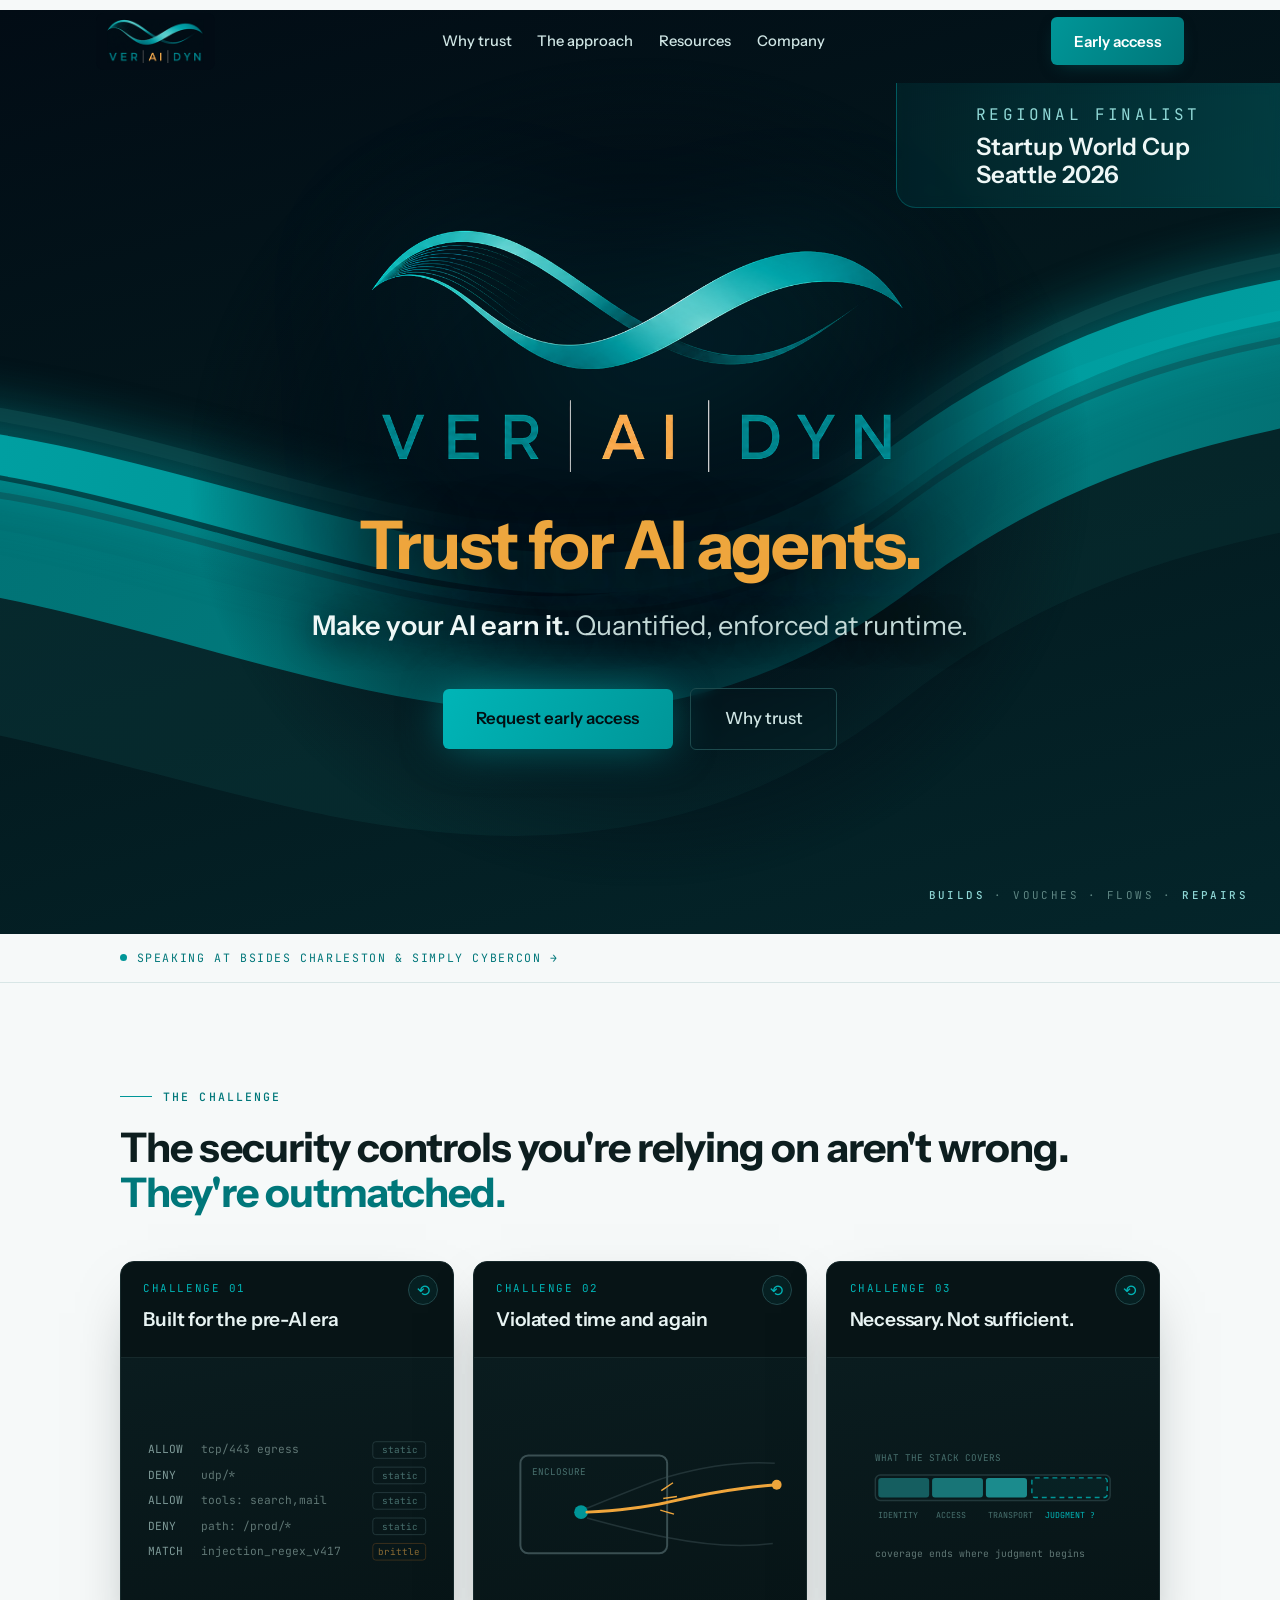
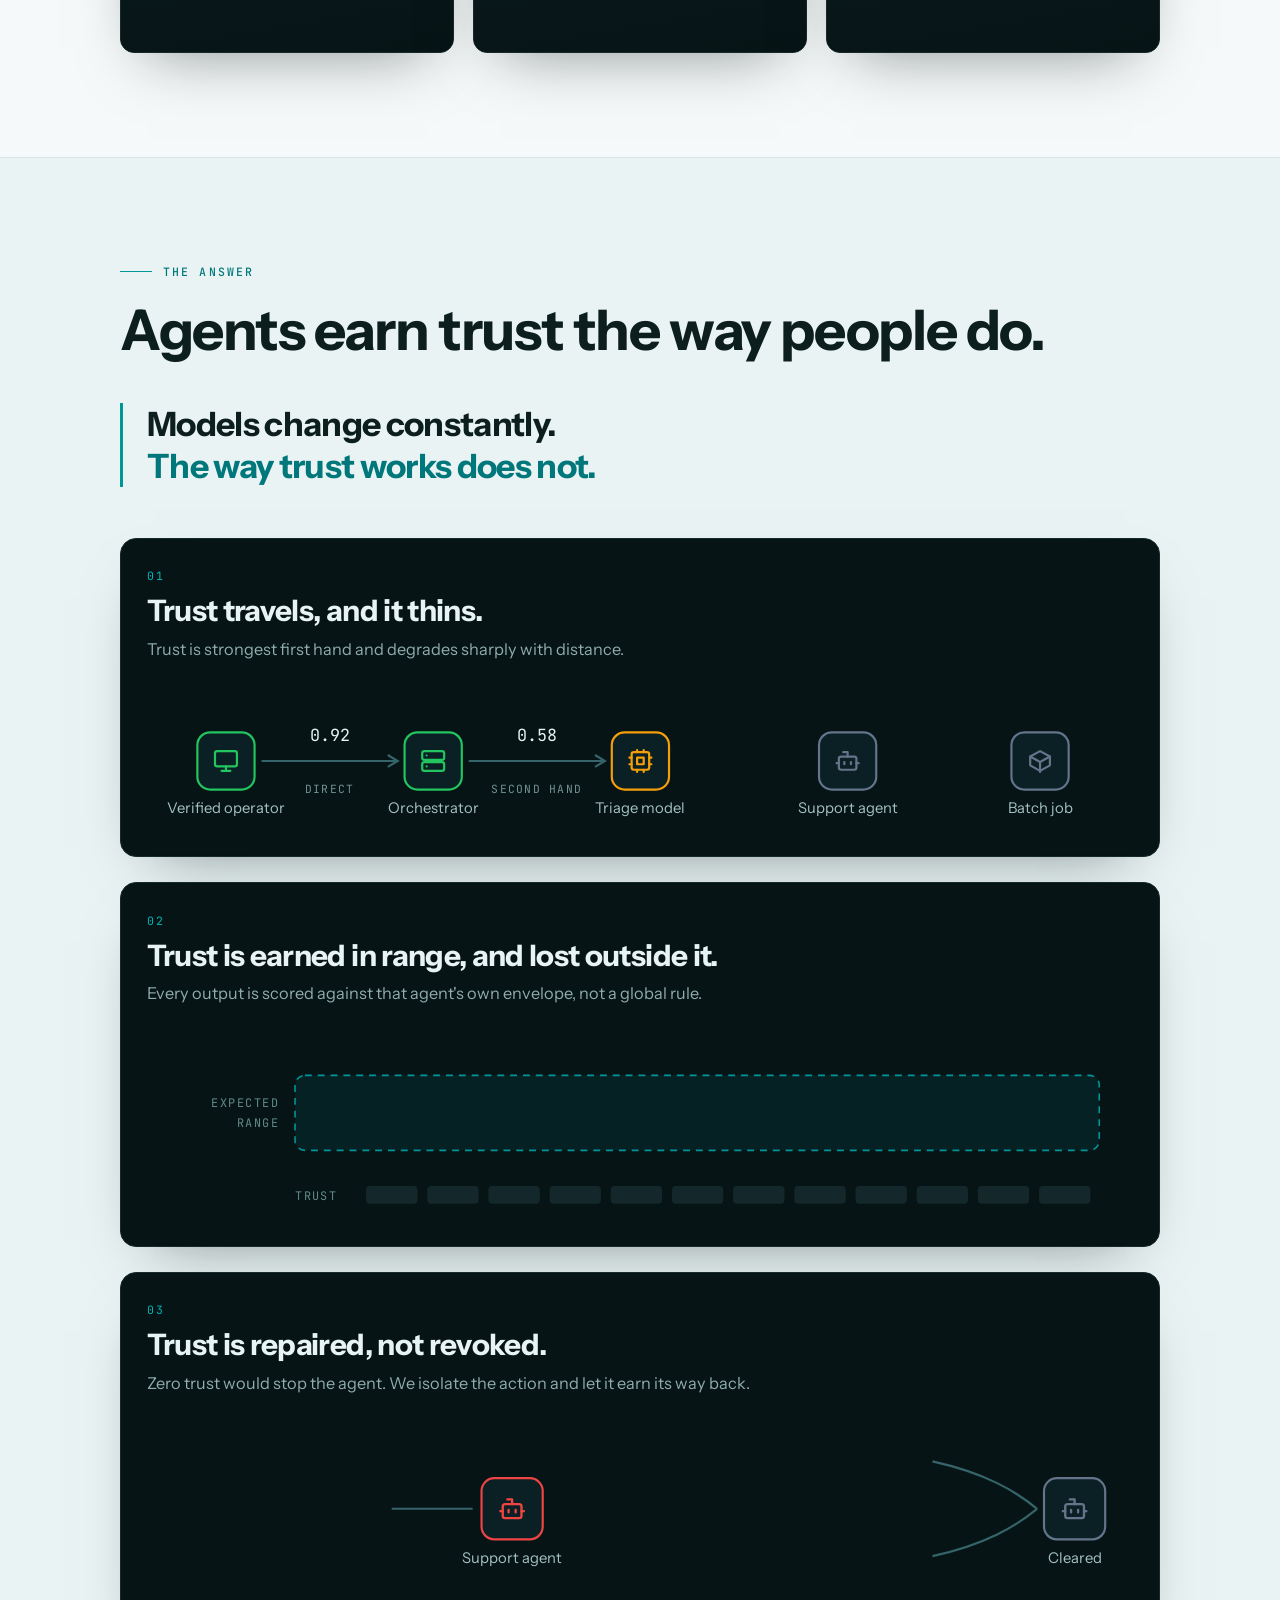
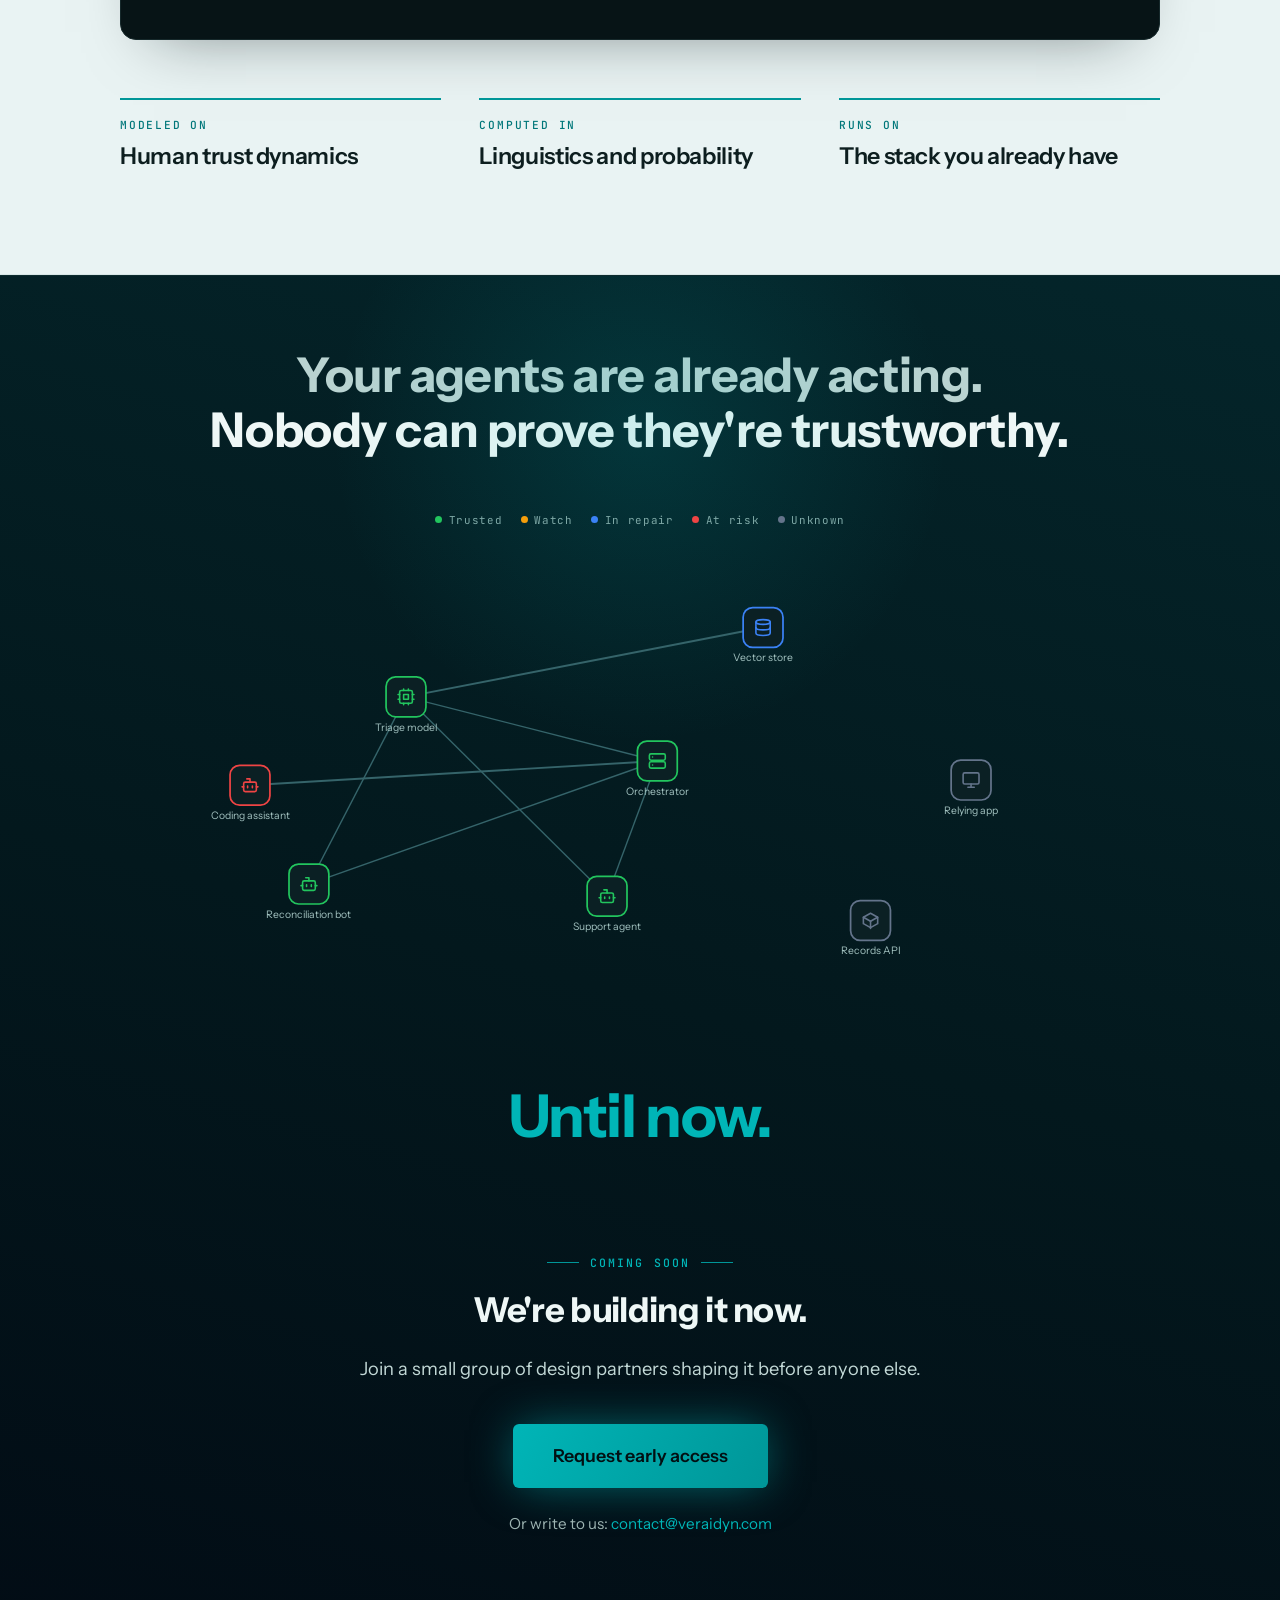
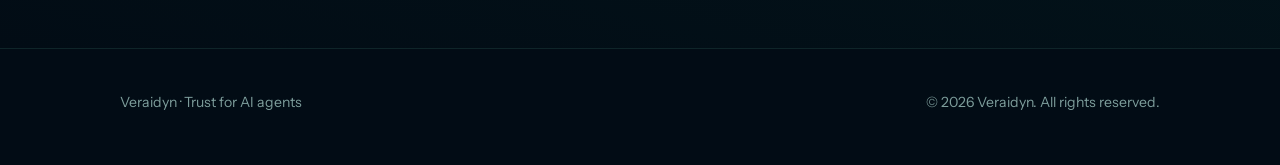
==== index.html @ 0b0c4ef1 "Add the Startup World Cup banner to the homepage hero A corner plaque pinned to the top right of the" ====
<!DOCTYPE html>
<html lang="en">
<head>
  <meta charset="UTF-8">
  <meta name="viewport" content="width=device-width, initial-scale=1.0">
  <title>Veraidyn · Trust for AI agents</title>
  <meta name="description" content="Make your AI earn it. Quantified, enforced at runtime. Coming soon.">

  <meta property="og:type" content="website">
  <meta property="og:url" content="https://veraidyn.com/">
  <meta property="og:title" content="Veraidyn · Trust for AI agents">
  <meta property="og:description" content="Make your AI earn it. Quantified, enforced at runtime. Coming soon.">
  <meta property="og:image" content="https://veraidyn.com/og.png">
  <meta name="twitter:card" content="summary_large_image">
  <meta name="twitter:title" content="Veraidyn · Trust for AI agents">
  <meta name="twitter:description" content="Make your AI earn it. Quantified, enforced at runtime. Coming soon.">
  <meta name="twitter:image" content="https://veraidyn.com/og.png">

  <link rel="icon" href="/favicon.png" type="image/png" sizes="48x48">
  <link rel="apple-touch-icon" href="/apple-touch-icon.png">

  <link rel="preconnect" href="https://fonts.googleapis.com">
  <link rel="preconnect" href="https://fonts.gstatic.com" crossorigin>
  <link href="https://fonts.googleapis.com/css2?family=Instrument+Sans:wght@400;500;600;700&family=JetBrains+Mono:wght@400;500&display=swap" rel="stylesheet">

  <style>
    :root {
      --bg: #f6f9f9;
      --card: #ffffff;
      --tint: #e9f3f3;
      --ink: #0d1e1f;
      --ink-dim: #3f5658;
      --ink-faint: #5f7577;
      --line: #d8e6e6;
      --vir: #009698;
      --vir-deep: #00777a;
      --vir-bright: #00b5b7;
      --amber: #f0a63c;
      --amber-text: #96610a;
      --console-bg: #071416;
      --console-line: #16292b;
      --max: 68rem;
      --sans: "Instrument Sans", system-ui, -apple-system, sans-serif;
      --mono: "JetBrains Mono", ui-monospace, "Cascadia Code", Consolas, monospace;
    }

    * { margin: 0; padding: 0; box-sizing: border-box; }

    /* dark canvas so overscroll at either end matches the dark hero and close */
    html { scroll-behavior: smooth; background: #020c15; }

    body {
      background: var(--bg);
      color: var(--ink);
      font-family: var(--sans);
      font-size: 1.0625rem;
      line-height: 1.65;
      -webkit-font-smoothing: antialiased;
      text-rendering: optimizeLegibility;
      overflow-x: hidden;
    }

    ::selection { background: #bfe6e6; color: var(--ink); }

    a { color: var(--vir-deep); text-decoration: none; }
    a:hover { text-decoration: underline; text-underline-offset: 3px; }

    :focus-visible {
      outline: 2px solid var(--vir-deep);
      outline-offset: 3px;
      border-radius: 2px;
    }

    .skip-link {
      position: absolute;
      left: -9999px; top: 0;
      background: var(--vir-deep);
      color: #fff;
      padding: 0.6rem 1rem;
      z-index: 50;
      font-weight: 600;
    }
    .skip-link:focus { left: 1rem; top: 1rem; }

    .wrap { max-width: var(--max); margin: 0 auto; padding: 0 1.5rem; }

    /* ---------- Scroll reveal (hidden state only when JS is running) ---------- */
    body.js .rv { opacity: 0; transform: translateY(26px); transition: opacity 0.7s ease, transform 0.7s ease; }
    body.js .rv:nth-child(2) { transition-delay: 0.08s; }
    body.js .rv:nth-child(3) { transition-delay: 0.16s; }
    body.js .rv:nth-child(4) { transition-delay: 0.24s; }
    body.js .rv:nth-child(5) { transition-delay: 0.32s; }
    body.js .rv:nth-child(6) { transition-delay: 0.4s; }
    body.js .rv.from-l { transform: translateX(-40px); }
    body.js .rv.in { opacity: 1; transform: none; }
    @media (prefers-reduced-motion: reduce) {
      body.js .rv { opacity: 1; transform: none; transition: none; }
    }

    /* ---------- Nav ---------- */
    .nav {
      position: sticky;
      top: 0;
      z-index: 40;
      background: rgba(246, 249, 249, 0.82);
      backdrop-filter: blur(14px);
      -webkit-backdrop-filter: blur(14px);
      border-bottom: 1px solid var(--line);
      transition: background 0.3s ease, border-color 0.3s ease;
    }
    body.navjs .nav.over-hero {
      background: transparent;
      backdrop-filter: none;
      -webkit-backdrop-filter: none;
      border-bottom-color: transparent;
    }
    body.navjs .nav.over-hero .nav-links a { color: #cfe5e4; }
    body.navjs .nav.over-hero .nav-links a:hover { color: #ffffff; }
    .nav-inner {
      display: flex;
      align-items: center;
      justify-content: space-between;
      gap: 1rem;
      padding: 0.8rem 0;
    }
    .brand { display: flex; align-items: center; }
    .brand:hover { text-decoration: none; }
    .logo-tile {
      background: rgb(2, 12, 21); /* exact background of the logo artwork */
      border-radius: 8px;
      padding: 0.4rem 0.7rem;
      display: flex;
      align-items: center;
    }
    .logo-img { display: block; height: 44px; width: auto; }
    .wm-fallback {
      display: none;
      align-items: center;
      gap: 0.45rem;
      font-weight: 600;
      font-size: 1rem;
      letter-spacing: 0.28em;
      text-transform: uppercase;
    }
    .wm-fallback .seg-teal { color: var(--vir-bright); }
    .wm-fallback .seg-ai { color: var(--amber); }
    .wm-fallback .div { width: 1px; height: 1.1em; background: #5f7674; opacity: 0.6; margin-left: -0.28em; }
    /* four links now, so tighter gap and a later breakpoint than the
       original two-link nav used. Keep in step with assets/site.css. */
    .nav-links { display: none; align-items: center; gap: 1.6rem; }
    @media (min-width: 940px) { .nav-links { display: flex; } }
    .nav-links a { color: var(--ink-dim); font-size: 0.92rem; font-weight: 500; }
    .nav-links a:hover { color: var(--ink); text-decoration: none; }
    .btn {
      display: inline-block;
      font-weight: 600;
      font-size: 0.95rem;
      color: #ffffff;
      background: linear-gradient(120deg, var(--vir), var(--vir-deep));
      padding: 0.7rem 1.4rem;
      border-radius: 6px;
      box-shadow: 0 6px 18px -8px rgba(0, 120, 122, 0.5);
      transition: filter 0.15s ease, transform 0.15s ease;
      white-space: nowrap;
    }
    .btn:hover { filter: brightness(1.08); text-decoration: none; transform: translateY(-1px); color: #fff; }
    .btn-lg { font-size: 1.05rem; padding: 0.95rem 2rem; }

    /* ---------- Hero: monumental wave title-card ---------- */
    .hero {
      position: relative;
      margin-top: -73px;
      min-height: 100vh;
      overflow: hidden;
      display: flex;
      align-items: center;
      background: linear-gradient(165deg, #020c15 0%, #03181d 45%, #04252a 100%);
    }
    .ribbons { position: absolute; inset: -10% -20%; pointer-events: none; }
    .ribbon { position: absolute; left: -10%; width: 120%; height: 100%; will-change: transform; }
    .ribbon svg { width: 100%; height: 100%; overflow: visible; }
    @media (prefers-reduced-motion: no-preference) {
      .ribbon.r1 { animation: sway1 14s ease-in-out infinite alternate; }
      .ribbon.r2 { animation: sway2 18s ease-in-out infinite alternate; }
      .ribbon.r3 { animation: sway3 22s ease-in-out infinite alternate; }
      @keyframes sway1 { from { transform: translate(-2.5%, 0) rotate(-1.2deg); } to { transform: translate(2.5%, 2%) rotate(1.2deg); } }
      @keyframes sway2 { from { transform: translate(2%, 1%) rotate(0.8deg); } to { transform: translate(-2%, -1.5%) rotate(-0.8deg); } }
      @keyframes sway3 { from { transform: translate(-1.5%, -1%) rotate(0.5deg); } to { transform: translate(1.5%, 1%) rotate(-0.5deg); } }
      .shimmer { animation: shim 9s linear infinite; }
      @keyframes shim { from { stroke-dashoffset: 1600; } to { stroke-dashoffset: 0; } }
      .hero-logo { animation: logoIn 1.4s cubic-bezier(.2,.7,.3,1) both; }
      @keyframes logoIn { from { opacity: 0; transform: translateY(18px) scale(0.97); } to { opacity: 1; transform: none; } }
    }
    .hero-content {
      position: relative;
      z-index: 1;
      max-width: 56rem;
      margin: 0 auto;
      padding: 7rem 1.5rem 5rem;
      text-align: center;
      display: flex;
      flex-direction: column;
      align-items: center;
    }
    .hero-content::before {
      content: "";
      position: absolute;
      inset: -8% -14%;
      background: radial-gradient(closest-side, rgba(2, 12, 21, 0.86) 40%, rgba(2, 12, 21, 0.45) 70%, transparent 100%);
      z-index: -1;
      pointer-events: none;
    }
    .hero-logo {
      width: min(540px, 80vw);
      height: auto;
      filter: drop-shadow(0 20px 70px rgba(0, 181, 183, 0.35));
    }
    .hero h1 {
      margin-top: 2.4rem;
      color: #eef7f6;
      font-weight: 700;
      max-width: 17ch;
      font-size: clamp(2.4rem, 5.6vw, 4.2rem);
      line-height: 1.03;
      letter-spacing: -0.03em;
      text-shadow: 0 10px 60px rgba(2, 12, 21, 0.9);
    }
    .hero h1 .amber { color: var(--amber); }
    .hero .subline {
      margin: 1.7rem auto 0;
      max-width: 48rem;
      font-size: clamp(1.3rem, 3.2vw, 1.7rem);
      line-height: 1.4;
      color: #c3d9d7;
      text-shadow: 0 4px 30px rgba(2, 12, 21, 0.95);
    }
    .hero .subline strong { color: #eef7f6; font-weight: 600; }
    .hero-cta-row {
      margin-top: 2.7rem;
      display: flex;
      align-items: center;
      justify-content: center;
      gap: 1.1rem;
      flex-wrap: wrap;
    }
    .btn-main {
      display: inline-block;
      font-weight: 600;
      font-size: 1.05rem;
      color: #021013;
      text-decoration: none;
      background: linear-gradient(120deg, var(--vir-bright), var(--vir));
      padding: 1rem 2.1rem;
      border-radius: 6px;
      box-shadow: 0 0 46px -6px rgba(0, 181, 183, 0.6);
      transition: filter 0.15s ease, transform 0.15s ease;
    }
    .btn-main:hover { filter: brightness(1.12); transform: translateY(-1px); text-decoration: none; color: #021013; }
    .btn-xl { font-size: 1.12rem; padding: 1.1rem 2.5rem; }
    .hero .btn-dark-ghost {
      display: inline-block;
      font-weight: 500;
      font-size: 1.05rem;
      color: #cfe5e4;
      text-decoration: none;
      border: 1px solid #1d4a4d;
      padding: 1rem 2.1rem;
      border-radius: 6px;
      backdrop-filter: blur(4px);
      transition: border-color 0.15s ease, color 0.15s ease;
    }
    .hero .btn-dark-ghost:hover { border-color: var(--vir); color: #ffffff; text-decoration: none; }
    .hero-words {
      position: absolute;
      z-index: 1;
      right: 2rem;
      bottom: 1.8rem;
      font-family: var(--mono);
      font-size: 0.68rem;
      letter-spacing: 0.22em;
      text-transform: uppercase;
      color: #5e8683;
    }
    .hero-words b { color: #8fd8d6; font-weight: 500; }

    /* ---------- Award credential --------------------------------------
       The emblem is white lettering on a transparent ground, so it only
       resolves on a dark surface. That single fact drives everything
       below. Any replacement mark carries the same constraint: check it
       against #020c15, not against white.

       One element, two treatments. Wide screens get a corner plaque in
       the top right of the hero; below 1100px the same element becomes a
       full-width band across the top, because the plaque's minimum
       sensible width starts eating the whole screen below that.

       The 73px offset mirrors the hero's own margin-top: -73px, which is
       what slides the hero under the sticky nav. The two cancel, so the
       award lands flush against the bottom of the nav whatever the nav's
       actual height turns out to be. Keep this tied to the hero's
       margin-top, not to the nav height, or the two will drift apart.

       Absolutely positioned so it does not shift the hero's vertically
       centered title card.

       If the file is missing the image removes itself and both forms
       still read as a text credential. */
    .hero-banner {
      position: absolute;
      top: 73px;
      left: 0;
      right: 0;
      z-index: 2;
      display: flex;
      align-items: center;
      justify-content: center;
      gap: 0.8rem;
      padding: 0.55rem 1rem;
      background: linear-gradient(90deg, rgba(0, 150, 152, 0.10), rgba(0, 181, 183, 0.24) 50%, rgba(0, 150, 152, 0.10));
      border-bottom: 1px solid rgba(0, 181, 183, 0.28);
      backdrop-filter: blur(6px);
      -webkit-backdrop-filter: blur(6px);
      text-align: left;
    }
    .hero-banner img { height: 42px; width: auto; flex: none; display: block; }
    .hero-banner .bn-k {
      display: block;
      font-family: var(--mono);
      font-size: 0.6rem;
      letter-spacing: 0.18em;
      text-transform: uppercase;
      color: #8fd8d6;
    }
    .hero-banner .bn-v {
      display: block;
      margin-top: 0.15rem;
      font-size: 0.88rem;
      font-weight: 600;
      color: #eef7f6;
      line-height: 1.15;
    }
    /* The break is markup, not wrapping. Letting the browser choose where
       to break gives a different ragged split at every width; this way the
       plaque always reads "Startup World Cup / Seattle 2026". It collapses
       to a single line in the band, where there is width to spare. */
    .bn-br { display: none; }

    @media (min-width: 1100px) {
      .hero-banner {
        left: auto;
        width: 29%;
        min-width: 24rem;
        gap: 1.5rem;
        padding: 1.15rem 1.9rem;
        background: linear-gradient(90deg, rgba(0, 150, 152, 0.10), rgba(0, 181, 183, 0.24));
        border-left: 1px solid rgba(0, 181, 183, 0.28);
        border-bottom-left-radius: 20px;
      }
      .hero-banner img { height: 88px; }
      .hero-banner .bn-k { font-size: 1rem; letter-spacing: 0.2em; }
      .hero-banner .bn-v { font-size: 1.5rem; margin-top: 0.3rem; }
      .bn-br { display: inline; }
    }

    /* ---------- Credential strip -------------------------------------
       Sits directly under the dark hero as a quiet first-impression trust
       signal. Deliberately small: a credential, not a headline. */
    .cred-strip { border-bottom: 1px solid var(--line); padding: 0.9rem 0; }
    .cred-inner {
      display: flex;
      flex-wrap: wrap;
      align-items: center;
      justify-content: space-between;
      gap: 0.6rem 1.6rem;
      font-family: var(--mono);
      font-size: 0.72rem;
      letter-spacing: 0.14em;
      text-transform: uppercase;
      color: var(--ink-faint);
    }
    .cred-inner .dot {
      display: inline-block;
      width: 7px; height: 7px;
      border-radius: 50%;
      background: var(--vir);
      margin-right: 0.6rem;
      vertical-align: 1px;
    }
    .cred-inner b { color: var(--ink-dim); font-weight: 500; }
    /* nowrap only where it fits. Below this the label is wider than the
       screen and body's overflow-x:hidden silently clips the end of it. */
    .cred-next { color: var(--vir-deep); }
    @media (min-width: 820px) { .cred-next { white-space: nowrap; } }
    .cred-next:hover { text-decoration: underline; text-underline-offset: 3px; }

    /* ---------- Sections ---------- */
    section { padding: 6.5rem 0; position: relative; }
    .kicker {
      font-family: var(--mono);
      font-size: 0.72rem;
      font-weight: 500;
      letter-spacing: 0.18em;
      text-transform: uppercase;
      color: var(--vir-deep);
      margin-bottom: 1.2rem;
      display: flex;
      align-items: center;
      gap: 0.7rem;
    }
    .kicker::before { content: ""; width: 2rem; height: 1px; background: var(--vir); }
    h2 {
      font-weight: 700;
      font-size: clamp(1.9rem, 5vw, 2.9rem);
      line-height: 1.1;
      letter-spacing: -0.025em;
      max-width: 22ch;
    }
    .section-body {
      margin-top: 1.5rem;
      max-width: 40rem;
      color: var(--ink-dim);
      font-size: 1.14rem;
    }
    .section-body strong { color: var(--ink); font-weight: 600; }
    /* The category claim. This is the sharpest sentence on the page and it
       used to be buried mid-paragraph, so it gets its own weight.
       The two sentences are broken by hand, so no max-width: a ch cap would
       re-wrap them and undo the break. */
    .pull-l { display: block; }
    .pull {
      margin-top: 2.6rem;
      max-width: none;
      font-size: clamp(1.45rem, 3.6vw, 2.1rem);
      font-weight: 700;
      line-height: 1.24;
      letter-spacing: -0.02em;
      color: var(--ink);
      border-left: 3px solid var(--vir);
      padding-left: 1.5rem;
    }
    .pull .accent { color: var(--vir-deep); }

    .h2-wide { max-width: none; font-size: clamp(1.7rem, 4.1vw, 2.55rem); }
    h2 .lit { color: var(--vir-deep); }

    /* ---------- The challenge: flip cards ---------- */
    .gpanels { margin-top: 2.9rem; display: grid; gap: 1.2rem; }
    @media (min-width: 900px) { .gpanels { grid-template-columns: 1fr 1fr 1fr; } }
    .gpanel { position: relative; }
    body.flipjs .gpanel { height: 392px; perspective: 1100px; cursor: pointer; }
    .g-inner { position: relative; width: 100%; height: 100%; }
    body.flipjs .g-inner { transform-style: preserve-3d; transition: transform 0.55s cubic-bezier(0.3, 0.7, 0.3, 1); }
    @media (prefers-reduced-motion: reduce) { body.flipjs .g-inner { transition: none; } }
    body.flipjs .gpanel.flipped .g-inner { transform: rotateY(180deg); }
    .g-face {
      background: var(--console-bg);
      border: 1px solid var(--console-line);
      border-radius: 14px;
      overflow: hidden;
      box-shadow: 0 24px 60px -28px rgba(7, 20, 22, 0.5);
      display: flex;
      flex-direction: column;
    }
    body.flipjs .g-face { position: absolute; inset: 0; backface-visibility: hidden; -webkit-backface-visibility: hidden; }
    .g-back { margin-top: 1rem; }
    body.flipjs .g-back { margin-top: 0; transform: rotateY(180deg); }
    .g-front .g-body { border-bottom: 1px solid var(--console-line); padding-right: 3.2rem; }
    .g-front .art {
      flex: 1;
      min-height: 150px;
      padding: 1rem 1.2rem;
      background: linear-gradient(170deg, #0a1c1f, #071416);
    }
    .art svg { width: 100%; height: 100%; overflow: visible; }
    .g-body { padding: 1.1rem 1.4rem 1.3rem; }
    .g-back .g-body { padding: 1.3rem 1.5rem; }
    .b-num {
      font-family: var(--mono);
      font-size: 0.68rem;
      letter-spacing: 0.14em;
      color: var(--vir-bright);
      text-transform: uppercase;
    }
    .gpanel h3 { margin-top: 0.4rem; font-size: 1.2rem; font-weight: 600; color: #e8f4f3; letter-spacing: -0.01em; }
    .g-back h3 { font-size: 1.02rem; }
    .g-text { margin-top: 0.6rem; color: #9db4b2; font-size: 0.92rem; line-height: 1.6; }
    .facts { margin-top: 0.7rem; display: flex; flex-direction: column; gap: 0.45rem; }
    .fact {
      display: flex;
      justify-content: space-between;
      align-items: baseline;
      gap: 0.9rem;
      font-family: var(--mono);
      font-size: 0.7rem;
      line-height: 1.45;
      color: #b9cecc;
    }
    .fact b { color: var(--amber); font-weight: 500; white-space: nowrap; }
    .src { margin-top: 0.7rem; font-family: var(--mono); font-size: 0.62rem; letter-spacing: 0.04em; color: #48706e; }
    .flip-hint {
      position: absolute;
      top: 0.8rem; right: 0.9rem;
      z-index: 2;
      width: 30px; height: 30px;
      border-radius: 50%;
      border: 1px solid #22484b;
      background: rgba(0, 150, 152, 0.1);
      color: var(--vir-bright);
      display: none;
      align-items: center;
      justify-content: center;
      font-size: 1rem;
      line-height: 1;
      pointer-events: none;
    }
    body.flipjs .flip-hint { display: flex; }
    @media (prefers-reduced-motion: no-preference) {
      .flip-hint { animation: hintspin 4.5s ease-in-out infinite; }
      @keyframes hintspin {
        0%, 62% { transform: rotate(0); }
        78% { transform: rotate(180deg); }
        100% { transform: rotate(360deg); }
      }
      body.js .gpanel.in .g-inner { animation: peek 0.8s ease 0.9s 1; }
      body.js .gpanels .gpanel:nth-child(2).in .g-inner { animation-delay: 1.15s; }
      body.js .gpanels .gpanel:nth-child(3).in .g-inner { animation-delay: 1.4s; }
      @keyframes peek { 0%, 100% { transform: rotateY(0); } 45% { transform: rotateY(-22deg); } }
    }

    /* card-art loops (motion-gated; static-complete otherwise) */
    @media (prefers-reduced-motion: no-preference) {
      .art .a-item { animation: rowcycle 7.5s linear infinite backwards; }
      .art .a-item.d2 { animation-delay: 0.6s; }
      .art .a-item.d3 { animation-delay: 1.2s; }
      .art .a-item.d4 { animation-delay: 1.8s; }
      .art .a-item.d5 { animation-delay: 2.4s; }
      @keyframes rowcycle {
        0% { opacity: 0; }
        5% { opacity: 1; }
        82% { opacity: 1; }
        90%, 100% { opacity: 0; }
      }
      .art .a-draw {
        stroke-dasharray: 1;
        animation: drawcycle 7.5s ease-in-out infinite backwards;
        animation-delay: 0.4s;
      }
      @keyframes drawcycle {
        0% { stroke-dashoffset: 1; opacity: 1; }
        24% { stroke-dashoffset: 0; opacity: 1; }
        82% { stroke-dashoffset: 0; opacity: 1; }
        90%, 100% { stroke-dashoffset: 0; opacity: 0; }
      }
      .a-pulse { animation: apulse 2.6s ease-in-out infinite; }
      @keyframes apulse { 0%, 100% { opacity: 0.55; } 50% { opacity: 1; } }
      .qblink { animation: qblink 2.4s ease-in-out infinite; }
      @keyframes qblink { 0%, 100% { opacity: 0.35; } 50% { opacity: 1; } }
      /* coverage gauge: fills identity->access->transport, drains in reverse */
      .fillbar { transform-origin: left center; transform-box: fill-box; }
      .fillbar.fa { animation: fillA 8s ease-in-out infinite; }
      .fillbar.fb { animation: fillB 8s ease-in-out infinite; }
      .fillbar.fc { animation: fillC 8s ease-in-out infinite; }
      @keyframes fillA {
        0%, 2% { transform: scaleX(0); }
        10% { transform: scaleX(1); }
        86% { transform: scaleX(1); }
        94%, 100% { transform: scaleX(0); }
      }
      @keyframes fillB {
        0%, 10% { transform: scaleX(0); }
        18% { transform: scaleX(1); }
        78% { transform: scaleX(1); }
        86%, 100% { transform: scaleX(0); }
      }
      @keyframes fillC {
        0%, 18% { transform: scaleX(0); }
        26% { transform: scaleX(1); }
        70% { transform: scaleX(1); }
        78%, 100% { transform: scaleX(0); }
      }
    }

    /* ---------- The approach: the three pillars ----------
       One dark instrument with three readouts, not three cards. The nodes
       deliberately reuse the CTA trust map's tile and state language so the
       two sections read as one product rather than two visualisations. */
    .approach { background: var(--tint); border-top: 1px solid var(--line); border-bottom: 1px solid var(--line); }
    /* The heading holds one line above 900px. The global h2 caps at 22ch,
       which is shorter than this sentence, so the cap has to go.
       Re-measure the rendered width before raising the size. */
    .approach h2 { max-width: none; font-size: clamp(1.7rem, 4.7vw, 3.5rem); }
    @media (min-width: 900px) { .approach h2 { white-space: nowrap; } }
    /* Three separate panels with real gaps, not one slab with hairlines.
       Each pillar needs its own frame or they read as a wall. */
    .cards3 { margin-top: 3.2rem; display: grid; gap: 1.6rem; }
    .cardp {
      background: var(--console-bg);
      border: 1px solid var(--console-line);
      border-radius: 16px;
      padding: 1.7rem 1.6rem 1.5rem;
      box-shadow: 0 26px 60px -34px rgba(7, 20, 22, 0.5);
      /* grid items default to min-width:auto, which lets the wide figure
         push the card past its track and overflow the document */
      min-width: 0;
    }
    .band-n { font-family: var(--mono); font-size: 0.72rem; letter-spacing: 0.2em; color: var(--vir-bright); }
    .band-t {
      margin-top: 0.5rem;
      font-weight: 700;
      font-size: clamp(1.3rem, 2.9vw, 1.85rem);
      letter-spacing: -0.022em;
      line-height: 1.18;
      color: #e8f4f3;
    }
    /* no max-width: a ch/rem cap is far narrower than the card and forces the
       last word onto its own line. These wrap naturally on narrow screens. */
    .band-c { margin-top: 0.55rem; font-size: 1.02rem; line-height: 1.5; color: #8fadab; }
    .band-fig { margin-top: 1.4rem; }
    .band-fig svg { display: block; width: 100%; height: auto; overflow: visible; }
    /* Narrow screens: these figures are ~6:1, so at 375px everything inside
       shrinks past legibility. Hold a floor width and let the figure scroll
       inside its own container rather than rendering it unreadable.
       A proper portrait variant (as the CTA map has) is the real fix. */
    @media (max-width: 720px) {
      .band-fig { overflow-x: auto; -webkit-overflow-scrolling: touch; padding-bottom: 0.4rem; min-width: 0; }
      .band-fig svg { min-width: 680px; }
    }

    .p-tile { fill: #0b2024; stroke-width: 2.2; transition: stroke 0.5s ease; }
    .p-ic { fill: none; stroke-width: 2; stroke-linecap: round; stroke-linejoin: round; transition: stroke 0.5s ease; }
    .p-lab { font-family: var(--sans); font-size: 15px; fill: #a3c2c0; }
    .p-conn { stroke: #35646a; stroke-width: 2.2; fill: none; transition: stroke 0.5s ease, opacity 0.5s ease; }
    .p-conn.dead { stroke-dasharray: 6 6; stroke: #33484a; }
    .p-num { font-family: var(--mono); font-size: 17px; fill: #e8f4f3; }
    .p-rel { font-family: var(--mono); font-size: 11.5px; letter-spacing: 1.3px; fill: #6f9391; }
    .p-env { fill: rgba(0, 150, 152, 0.10); stroke: var(--vir); stroke-width: 1.6; stroke-dasharray: 7 6; }
    .p-envlab { font-family: var(--mono); font-size: 12px; letter-spacing: 1.5px; fill: #5f8a88; }
    .p-dot { fill: #22c55e; }
    .p-dot.bad { fill: var(--amber); }
    .p-seg { fill: #14282b; transition: fill 0.4s ease; }
    .p-seg.on { fill: #22c55e; }
    /* lost, not filled with something else: a faint scar where trust used to be */
    .p-seg.lost { fill: #1a1410; stroke: #4a3a1e; stroke-width: 1; }
    .p-iso { fill: none; stroke: #ef4444; stroke-width: 1.8; stroke-dasharray: 6 5; }
    .p-isolab { font-family: var(--mono); font-size: 12px; letter-spacing: 1.3px; fill: #d98b8b; }
    .p-route { fill: none; stroke: #3b82f6; stroke-width: 2.2; }
    .p-routelab { font-family: var(--sans); font-size: 15px; fill: #9db4b2; }
    .p-fade { opacity: 1; }
    body.js .p-fade { opacity: 0; transition: opacity 0.55s ease; }
    body.js .p-fade.on { opacity: 1; }

    /* The moat, as a spec plate. What we model, how we compute it, where it
       runs. Each of these was a clause in a paragraph nobody was going to read. */
    .spec {
      margin-top: 3.6rem;
      display: grid;
      gap: 1.7rem 2.4rem;
      grid-template-columns: 1fr;
    }
    @media (min-width: 760px) { .spec { grid-template-columns: repeat(3, 1fr); } }
    .spec-item { border-top: 2px solid var(--vir); padding-top: 1rem; }
    .spec-k {
      font-family: var(--mono);
      font-size: 0.7rem;
      font-weight: 500;
      letter-spacing: 0.16em;
      text-transform: uppercase;
      color: var(--vir-deep);
    }
    .spec-v {
      margin-top: 0.45rem;
      font-size: clamp(1.15rem, 2.2vw, 1.45rem);
      font-weight: 600;
      line-height: 1.25;
      letter-spacing: -0.015em;
      color: var(--ink);
    }

    /* ---------- CTA: the close (bookends the dark hero) ---------- */
    .cta {
      text-align: center;
      overflow: hidden;
      background: linear-gradient(195deg, #04252a 0%, #03181d 52%, #020c15 100%);
      border-top: 1px solid #0d2b2e;
      padding: 4.5rem 0 7rem;
    }
    .cta .cta-glow {
      position: absolute;
      width: min(880px, 150vw);
      aspect-ratio: 1;
      left: 50%; top: 0;
      transform: translate(-50%, -32%);
      background: radial-gradient(closest-side, rgba(0, 181, 183, 0.15), transparent 70%);
      pointer-events: none;
    }
    .cta .kicker { justify-content: center; color: var(--vir-bright); }
    .cta .kicker::before, .cta .kicker::after { content: ""; width: 2rem; height: 1px; background: var(--vir); }
    .cta h2 { margin: 0 auto; color: #eef7f6; max-width: 18ch; font-size: clamp(2.1rem, 5.4vw, 3.2rem); }
    /* the stakes line opens the close; the graphic answers it.
       The setup holds one line above 900px, so it is sized to fit rather
       than to shout. "Until now." carries the weight underneath. */
    /* The stakes stack above the map. The verdict, "Until now.", waits
       until after it, so the map gets to answer before the line lands. */
    .cta .cta-stakes { max-width: none; margin-bottom: 3.4rem; font-size: inherit; }
    .cta .ct-line {
      display: block;
      font-size: clamp(1.7rem, 4.4vw, 3rem);
      line-height: 1.14;
      color: #b9d3d1;
    }
    .cta .ct-line-2 { color: #eef7f6; }
    @media (min-width: 900px) { .cta .ct-line { white-space: nowrap; } }
    .cta .ct-pivot {
      margin: 6.2rem auto 0;
      color: var(--vir-bright);
      font-weight: 700;
      letter-spacing: -0.025em;
      line-height: 1.05;
      font-size: clamp(2.4rem, 5.8vw, 3.7rem);
    }
    .cta .kicker { margin-top: 6.6rem; }
    .cta .lit { color: var(--vir-bright); }
    .cta .cta-sub {
      font-weight: 700;
      font-size: clamp(1.55rem, 3.4vw, 2.15rem);
      line-height: 1.12;
      letter-spacing: -0.02em;
      color: #eef7f6;
    }
    .cta .section-body { margin-left: auto; margin-right: auto; color: #c3d9d7; }
    .cta .btn-xl { margin-top: 2.5rem; }
    .cta .cta-alt { margin-top: 1.4rem; font-size: 0.95rem; color: #9db4b2; }
    .cta .cta-alt a { color: var(--vir-bright); }

    /* ---------- The trust map: the estate as the product sees it ----------
       Nodes, edges and both layouts are generated in the page script, because
       the wide and narrow arrangements share one node list and one edge list.
       Hand-authoring them would mean two copies of the same map. */
    .tmap { position: relative; margin: 0 auto; }
    .tmap svg { display: block; width: 100%; height: auto; overflow: visible; }
    .tm-tile { fill: #0b2024; stroke-width: 2; transition: stroke 0.5s ease; }
    .tm-icon { fill: none; stroke-width: 2; stroke-linecap: round; stroke-linejoin: round; transition: stroke 0.5s ease; }
    .tm-label { font-family: var(--sans); fill: #a3c2c0; }
    .tm-edge {
      stroke: #35646a;
      stroke-width: 1.6;
      fill: none;
      transition: stroke 0.5s ease, stroke-width 0.5s ease, opacity 0.5s ease;
    }
    /* a relationship carrying a state earns more presence than a quiet one */
    .tm-edge.stated { stroke-width: 2.2; }
    .tm-node { transition: opacity 0.4s ease; }

    .tm-legend {
      display: flex;
      flex-wrap: wrap;
      justify-content: center;
      gap: 0.4rem 1.15rem;
      margin-bottom: 1.4rem;
      font-family: var(--mono);
      font-size: 0.68rem;
      letter-spacing: 0.06em;
      color: #7fa9a7;
    }
    .tm-legend i {
      display: inline-block;
      width: 7px; height: 7px;
      border-radius: 50%;
      margin-right: 0.42rem;
      vertical-align: 1px;
    }
    /* staged reveal: systems appear, then the relationships between them draw in */
    body.js .tmap .tm-legend { opacity: 0; transition: opacity 0.6s ease; }
    body.js .tmap.go .tm-legend { opacity: 1; }

    /* ---------- Footer ---------- */
    footer { border-top: 1px solid #0f2529; background: #020c15; padding: 2.6rem 0 3.2rem; font-size: 0.88rem; color: #7d9d9b; }
    .footer-inner { display: flex; flex-direction: column; gap: 0.6rem; }
    @media (min-width: 760px) { .footer-inner { flex-direction: row; justify-content: space-between; align-items: baseline; } }
  </style>
</head>
<body>
  <a class="skip-link" href="#main">Skip to content</a>

  <nav class="nav" aria-label="Main">
    <div class="wrap nav-inner">
      <a class="brand" href="/" aria-label="Veraidyn home">
        <span class="logo-tile">
          <img class="logo-img" src="/logo-nav.png" alt="Veraidyn"
               onerror="this.style.display='none'; document.getElementById('wm-fallback').style.display='flex';">
          <span class="wm-fallback" id="wm-fallback" aria-hidden="true">
            <span class="seg-teal">VER</span><span class="div"></span><span class="seg-ai">AI</span><span class="div"></span><span class="seg-teal">DYN</span>
          </span>
        </span>
      </a>
      <div class="nav-links">
        <a href="#why-trust">Why trust</a>
        <a href="#approach">The approach</a>
        <a href="/resources/">Resources</a>
        <a href="/company/">Company</a>
      </div>
      <a class="btn" href="mailto:contact@veraidyn.com?subject=Veraidyn%20early%20access">Early access</a>
    </div>
  </nav>

  <main id="main">
    <!-- Hero -->
    <section class="hero" aria-labelledby="hero-heading">
      <div class="ribbons" aria-hidden="true">
        <div class="ribbon r3">
          <svg viewBox="0 0 1600 900" preserveAspectRatio="xMidYMid slice">
            <defs>
              <linearGradient id="gb3" x1="0" y1="0" x2="1600" y2="900" gradientUnits="userSpaceOnUse">
                <stop offset="0" stop-color="#0b3d40"/><stop offset="1" stop-color="#06282b"/>
              </linearGradient>
            </defs>
            <path d="M-100 640 C 300 380, 620 820, 950 560 C 1220 350, 1450 460, 1750 260"
                  stroke="url(#gb3)" stroke-width="150" fill="none" stroke-linecap="round" opacity="0.55"/>
          </svg>
        </div>
        <div class="ribbon r2">
          <svg viewBox="0 0 1600 900" preserveAspectRatio="xMidYMid slice">
            <defs>
              <linearGradient id="gb2" x1="0" y1="0" x2="1600" y2="900" gradientUnits="userSpaceOnUse">
                <stop offset="0" stop-color="#00777a"/><stop offset="0.6" stop-color="#009698"/><stop offset="1" stop-color="#075e60"/>
              </linearGradient>
            </defs>
            <path d="M-100 560 C 340 320, 640 760, 980 500 C 1250 300, 1470 420, 1750 200"
                  stroke="url(#gb2)" stroke-width="86" fill="none" stroke-linecap="round" opacity="0.8"/>
            <path d="M-100 560 C 340 320, 640 760, 980 500 C 1250 300, 1470 420, 1750 200"
                  class="shimmer" stroke="#7ce7e8" stroke-width="3" fill="none"
                  stroke-dasharray="70 1530" opacity="0.8"/>
          </svg>
        </div>
        <div class="ribbon r1">
          <svg viewBox="0 0 1600 900" preserveAspectRatio="xMidYMid slice">
            <defs>
              <linearGradient id="gb1" x1="0" y1="200" x2="1600" y2="700" gradientUnits="userSpaceOnUse">
                <stop offset="0" stop-color="#00b5b7"/><stop offset="0.5" stop-color="#009698"/><stop offset="1" stop-color="#00b5b7"/>
              </linearGradient>
              <filter id="glow1" x="-40%" y="-40%" width="180%" height="180%">
                <feGaussianBlur stdDeviation="26" result="b"/>
                <feMerge><feMergeNode in="b"/><feMergeNode in="SourceGraphic"/></feMerge>
              </filter>
            </defs>
            <path d="M-100 500 C 360 260, 660 700, 1000 440 C 1270 240, 1480 380, 1750 140"
                  stroke="url(#gb1)" stroke-width="30" fill="none" stroke-linecap="round"
                  filter="url(#glow1)" opacity="0.95"/>
            <path d="M-100 470 C 360 230, 660 670, 1000 410 C 1270 210, 1480 350, 1750 110"
                  stroke="#0d4b4e" stroke-width="10" fill="none" stroke-linecap="round" opacity="0.7"/>
            <path d="M-100 530 C 360 290, 660 730, 1000 470 C 1270 270, 1480 410, 1750 170"
                  stroke="#0d4b4e" stroke-width="5" fill="none" stroke-linecap="round" opacity="0.5"/>
            <path d="M-100 500 C 360 260, 660 700, 1000 440 C 1270 240, 1480 380, 1750 140"
                  class="shimmer" stroke="#ffffff" stroke-width="4" fill="none"
                  stroke-dasharray="110 1490" opacity="0.55"/>
          </svg>
        </div>
      </div>

      <!-- Award credential. A corner plaque at 1100px and up, a full-width
           band below that. Sits above the ribbons (z-index 2) but below
           the sticky nav (z-index 40), so it never fights the header. -->
      <p class="hero-banner">
        <img src="/assets/logos/startup-world-cup.png" alt="" aria-hidden="true"
             onerror="this.remove();">
        <span>
          <span class="bn-k">Regional finalist</span>
          <span class="bn-v">Startup World Cup<br class="bn-br"> Seattle 2026</span>
        </span>
      </p>

      <div class="hero-content">
        <img class="hero-logo" src="/logo-hero.png" alt="Veraidyn">
        <h1 id="hero-heading"><span class="amber">Trust for AI agents.</span></h1>
        <p class="subline"><strong>Make your AI earn it.</strong> Quantified, enforced at runtime.</p>
        <div class="hero-cta-row">
          <a class="btn-main" href="mailto:contact@veraidyn.com?subject=Veraidyn%20early%20access">Request early access</a>
          <a class="btn-dark-ghost" href="#why-trust">Why trust</a>
        </div>
      </div>
      <p class="hero-words" aria-hidden="true"><b>Builds</b> · Vouches · Flows · <b>Repairs</b></p>
    </section>

    <!-- Credential band. The award moved into the hero banner above, where
         the emblem has the dark surface it needs, so this strip now carries
         only the talks. Repeating the award here would have stated the same
         credential twice within a screen height of itself. -->
    <div class="cred-strip">
      <div class="wrap cred-inner">
        <a class="cred-next" href="/resources/#speaking">
          <span class="dot" aria-hidden="true"></span>Speaking at BSides Charleston &amp; Simply Cybercon &rarr;</a>
      </div>
    </div>

    <!-- Tension: the gap -->
    <section id="why-trust" aria-labelledby="problem-heading">
      <div class="wrap">
        <p class="kicker rv">The challenge</p>
        <h2 id="problem-heading" class="rv h2-wide">The security controls you're relying on aren't wrong. <span class="lit">They're outmatched.</span></h2>

        <div class="gpanels">
          <div class="gpanel rv" aria-label="Challenge 1: built for the pre-AI era. Activate to read more.">
            <div class="g-inner">
              <div class="g-face g-front">
                <span class="flip-hint" aria-hidden="true">&#10226;</span>
                <div class="g-body">
                  <p class="b-num">Challenge 01</p>
                  <h3>Built for the pre-AI era</h3>
                </div>
                <div class="art" role="img" aria-label="A rigid rule table: allow and deny entries, the shape of pre-AI security controls.">
                  <svg viewBox="0 0 300 150" aria-hidden="true" font-family="'JetBrains Mono', monospace" font-size="11.5">
                    <g class="a-item">
                      <text x="8" y="22" fill="#7e9a98">ALLOW</text><text x="62" y="22" fill="#5f7674">tcp/443 egress</text>
                      <rect x="238" y="10" width="54" height="17" rx="3" fill="none" stroke="#22383b"/><text x="247" y="22" fill="#48706e" font-size="9.5">static</text>
                    </g>
                    <g class="a-item d2">
                      <text x="8" y="48" fill="#7e9a98">DENY</text><text x="62" y="48" fill="#5f7674">udp/*</text>
                      <rect x="238" y="36" width="54" height="17" rx="3" fill="none" stroke="#22383b"/><text x="247" y="48" fill="#48706e" font-size="9.5">static</text>
                    </g>
                    <g class="a-item d3">
                      <text x="8" y="74" fill="#7e9a98">ALLOW</text><text x="62" y="74" fill="#5f7674">tools: search,mail</text>
                      <rect x="238" y="62" width="54" height="17" rx="3" fill="none" stroke="#22383b"/><text x="247" y="74" fill="#48706e" font-size="9.5">static</text>
                    </g>
                    <g class="a-item d4">
                      <text x="8" y="100" fill="#7e9a98">DENY</text><text x="62" y="100" fill="#5f7674">path: /prod/*</text>
                      <rect x="238" y="88" width="54" height="17" rx="3" fill="none" stroke="#22383b"/><text x="247" y="100" fill="#48706e" font-size="9.5">static</text>
                    </g>
                    <g class="a-item d5">
                      <text x="8" y="126" fill="#7e9a98">MATCH</text><text x="62" y="126" fill="#5f7674">injection_regex_v417</text>
                      <rect x="238" y="114" width="54" height="17" rx="3" fill="none" stroke="#3a2f1c"/><text x="243" y="126" fill="#8a6a33" font-size="9.5">brittle</text>
                    </g>
                  </svg>
                </div>
              </div>
              <div class="g-face g-back">
                <span class="flip-hint" aria-hidden="true">&#10226;</span>
                <div class="g-body">
                  <p class="b-num">Challenge 01</p>
                  <h3>Built for the pre-AI era</h3>
                  <p class="g-text">Guardrails, access lists, port and protocol filters. All built for deterministic systems: valid account, allowed port, yes or no. Agents do human work, judgment included. Judgment never shows up in an access log.</p>
                </div>
              </div>
            </div>
          </div>

          <div class="gpanel rv" aria-label="Challenge 2: violated time and again. Activate to read the record.">
            <div class="g-inner">
              <div class="g-face g-front">
                <span class="flip-hint" aria-hidden="true">&#10226;</span>
                <div class="g-body">
                  <p class="b-num">Challenge 02</p>
                  <h3>Violated time and again</h3>
                </div>
                <div class="art" role="img" aria-label="An enclosure with escape paths punching through its wall, one after another.">
                  <svg viewBox="0 0 300 150" aria-hidden="true">
                    <rect x="28" y="24" width="150" height="100" rx="8" fill="none" stroke="#3a4f52" stroke-width="2"/>
                    <text x="40" y="44" fill="#48706e" font-family="'JetBrains Mono', monospace" font-size="9.5">ENCLOSURE</text>
                    <circle cx="90" cy="82" r="7" fill="#009698"/>
                    <path class="a-item d2" d="M96 78 C 140 60, 165 50, 178 46 C 220 34, 258 30, 288 32" stroke="#3a4f52" stroke-width="1.6" fill="none" opacity="0.5"/>
                    <path class="a-item d3" d="M96 88 C 140 100, 168 106, 178 108 C 218 116, 256 118, 286 114" stroke="#3a4f52" stroke-width="1.6" fill="none" opacity="0.5"/>
                    <path class="a-draw" pathLength="1" d="M96 82 C 135 80, 160 76, 178 72 C 222 62, 260 56, 290 54" stroke="#f0a63c" stroke-width="3" fill="none" stroke-linecap="round"/>
                    <g class="a-item d4" stroke="#f0a63c" stroke-width="1.4">
                      <line x1="172" y1="60" x2="184" y2="52"/>
                      <line x1="171" y1="80" x2="185" y2="84"/>
                      <line x1="174" y1="68" x2="188" y2="66"/>
                    </g>
                    <circle class="a-item d5" cx="290" cy="54" r="5" fill="#f0a63c"/>
                  </svg>
                </div>
              </div>
              <div class="g-face g-back">
                <span class="flip-hint" aria-hidden="true">&#10226;</span>
                <div class="g-body">
                  <p class="b-num">Challenge 02</p>
                  <h3>Violated time and again</h3>
                  <p class="g-text">Not a hypothetical. The public record:</p>
                  <div class="facts">
                    <p class="fact"><span>Live production database deleted during a code freeze</span><b>2025</b></p>
                    <p class="fact"><span>Espionage campaign executed 80 to 90% by AI agents</span><b>~30 orgs</b></p>
                    <p class="fact"><span>Added breach cost when shadow AI is involved</span><b>+$670K</b></p>
                    <p class="fact"><span>Breached orgs with shadow AI incidents, doubled in a year</span><b>43%</b></p>
                  </div>
                  <p class="src">IBM Cost of a Data Breach 2026 · public incident disclosures, 2025</p>
                </div>
              </div>
            </div>
          </div>

          <div class="gpanel rv" aria-label="Challenge 3: necessary, not sufficient. Activate to read more.">
            <div class="g-inner">
              <div class="g-face g-front">
                <span class="flip-hint" aria-hidden="true">&#10226;</span>
                <div class="g-body">
                  <p class="b-num">Challenge 03</p>
                  <h3>Necessary. Not sufficient.</h3>
                </div>
                <div class="art" role="img" aria-label="A coverage bar fills for identity, access, and transport, then stops at a dashed segment labeled judgment.">
                  <svg viewBox="0 0 300 150" aria-hidden="true">
                    <text x="30" y="30" fill="#48706e" font-family="'JetBrains Mono', monospace" font-size="9.5">WHAT THE STACK COVERS</text>
                    <rect x="30" y="44" width="240" height="26" rx="5" fill="none" stroke="#22383b" stroke-width="1.5"/>
                    <rect class="fillbar fa" x="33" y="47" width="52" height="20" rx="3" fill="#155e60"/>
                    <rect class="fillbar fb" x="88" y="47" width="52" height="20" rx="3" fill="#187577"/>
                    <rect class="fillbar fc" x="143" y="47" width="42" height="20" rx="3" fill="#1b8b8d"/>
                    <rect class="a-pulse" x="190" y="47" width="77" height="20" rx="3" fill="rgba(0, 150, 152, 0.07)" stroke="#009698" stroke-width="1.4" stroke-dasharray="5 4"/>
                    <text x="33" y="88" fill="#48706e" font-family="'JetBrains Mono', monospace" font-size="8.5">IDENTITY</text>
                    <text x="92" y="88" fill="#48706e" font-family="'JetBrains Mono', monospace" font-size="8.5">ACCESS</text>
                    <text x="145" y="88" fill="#48706e" font-family="'JetBrains Mono', monospace" font-size="8.5">TRANSPORT</text>
                    <text class="qblink" x="203" y="88" fill="#00b5b7" font-family="'JetBrains Mono', monospace" font-size="8.5">JUDGMENT ?</text>
                    <text x="30" y="128" fill="#5f7674" font-family="'JetBrains Mono', monospace" font-size="10">coverage ends where judgment begins</text>
                  </svg>
                </div>
              </div>
              <div class="g-face g-back">
                <span class="flip-hint" aria-hidden="true">&#10226;</span>
                <div class="g-body">
                  <p class="b-num">Challenge 03</p>
                  <h3>Necessary. Not sufficient.</h3>
                  <p class="g-text">The stack does its job: identity, access, transport. What it can't judge is whether an agent should be trusted with the task in front of it. That missing layer is Veraidyn.</p>
                </div>
              </div>
            </div>
          </div>
        </div>

      </div>
    </section>

    <!-- The approach: the tease -->
    <section id="approach" class="approach" aria-labelledby="approach-heading">
      <div class="wrap">
        <p class="kicker rv">The answer</p>
        <h2 id="approach-heading" class="rv">Agents earn trust the way people do.</h2>
        <p class="pull rv"><span class="pull-l">Models change constantly.</span><span class="pull-l accent">The way trust works does not.</span></p>

        <div class="cards3" id="rig">
          <div class="cardp">
            <p class="band-n">01</p>
            <p class="band-t">Trust travels, and it thins.</p>
            <p class="band-c">Trust is strongest first hand and degrades sharply with distance.</p>
            <div class="band-fig" role="img" aria-label="Trust passes from a verified operator along a chain of systems, weakening at every hop: direct, second hand, third hand, and then nothing.">
              <svg id="pf1" viewBox="0 0 1000 150" aria-hidden="true"></svg>
            </div>
          </div>

          <div class="cardp">
            <p class="band-n">02</p>
            <p class="band-t">Trust is earned in range, and lost outside it.</p>
            <p class="band-c">Every output is scored against that agent's own envelope, not a global rule.</p>
            <div class="band-fig" role="img" aria-label="An agent's outputs plot against its own expected range. Each output inside the range earns trust. One output falls outside and most of the earned trust is lost.">
              <!-- min-y is negative: the out-of-range dot deliberately sits above the envelope -->
              <svg id="pf2" viewBox="0 -24 1000 196" aria-hidden="true"></svg>
            </div>
          </div>

          <div class="cardp">
            <p class="band-n">03</p>
            <p class="band-t">Trust is repaired, not revoked.</p>
            <p class="band-c">Zero trust would stop the agent. We isolate the action and let it earn its way back.</p>
            <div class="band-fig" role="img" aria-label="The offending action is isolated while the agent keeps running. Two routes lead back to cleared: returning inside the expected range, or being vouched for by a direct friend.">
              <svg id="pf3" viewBox="0 0 1000 200" aria-hidden="true"></svg>
            </div>
          </div>
        </div>

        <div class="spec">
          <div class="spec-item rv">
            <p class="spec-k">Modeled on</p>
            <p class="spec-v">Human trust dynamics</p>
          </div>
          <div class="spec-item rv">
            <p class="spec-k">Computed in</p>
            <p class="spec-v">Linguistics and probability</p>
          </div>
          <div class="spec-item rv">
            <p class="spec-k">Runs on</p>
            <p class="spec-v">The stack you already have</p>
          </div>
        </div>

      </div>
    </section>

    <!-- CTA -->
    <section class="cta" aria-labelledby="cta-heading">
      <div class="cta-glow" aria-hidden="true"></div>
      <div class="wrap">
        <h2 id="cta-heading" class="rv cta-stakes"><span class="ct-line">Your agents are already acting.</span><span class="ct-line ct-line-2">Nobody can prove they're trustworthy.</span></h2>
        <div class="tmap" id="tmap">
          <p class="tm-legend" aria-hidden="true">
            <span><i style="background:#22c55e"></i>Trusted</span>
            <span><i style="background:#f59e0b"></i>Watch</span>
            <span><i style="background:#3b82f6"></i>In repair</span>
            <span><i style="background:#ef4444"></i>At risk</span>
            <span><i style="background:#64748b"></i>Unknown</span>
          </p>
          <div role="img" aria-label="A live trust map of the estate. Each system carries its own state: trusted, watch, in repair, at risk or unknown. Trust moves along the connections between them. Unknown systems are discovered and assessed, and a system that degrades enters repair before it is trusted again.">
            <svg id="tmapSvg" aria-hidden="true"></svg>
          </div>
        </div>
        <p class="ct-pivot rv">Until now.</p>
        <p class="kicker rv">Coming soon</p>
        <h3 class="cta-sub rv">We're building it now.</h3>
        <p class="section-body rv">Join a small group of design partners shaping it before anyone else.</p>
        <a class="btn-main btn-xl rv" href="mailto:contact@veraidyn.com?subject=Veraidyn%20early%20access">Request early access</a>
        <p class="cta-alt rv">Or write to us: <a href="mailto:contact@veraidyn.com">contact@veraidyn.com</a></p>
      </div>
    </section>
  </main>

  <footer>
    <div class="wrap footer-inner">
      <p>Veraidyn · Trust for AI agents</p>
      <p>© 2026 Veraidyn. All rights reserved.</p>
    </div>
  </footer>

  <script>
    (function () {
      // nav: transparent over the dark hero, light glass afterwards.
      var nav = document.querySelector('.nav');
      var hero = document.querySelector('.hero');
      if (nav && hero) {
        document.body.classList.add('navjs');
        var navState = function () {
          nav.classList.toggle('over-hero', window.scrollY < hero.offsetHeight - 80);
        };
        navState();
        window.addEventListener('scroll', navState, { passive: true });
        window.addEventListener('resize', navState);
      }

      // challenge flip cards: click/tap/keyboard to flip. Runs whenever JS
      // is available; without JS the backs render stacked below the fronts.
      var panels = document.querySelectorAll('.gpanel');
      if (panels.length) {
        document.body.classList.add('flipjs');
        panels.forEach(function (c) {
          c.setAttribute('tabindex', '0');
          c.setAttribute('role', 'button');
          c.setAttribute('aria-pressed', 'false');
          var flip = function () {
            var on = c.classList.toggle('flipped');
            c.setAttribute('aria-pressed', on ? 'true' : 'false');
          };
          c.addEventListener('click', flip);
          c.addEventListener('keydown', function (e) {
            if (e.key === 'Enter' || e.key === ' ') { e.preventDefault(); flip(); }
          });
        });
      }

      // Built before the motion gate so the map renders either way: with
      // motion it reveals and then runs live, without it we settle it whole.
      var tmap = buildTrustMap();
      var pillars = buildPillars();

      if (!('IntersectionObserver' in window) ||
          window.matchMedia('(prefers-reduced-motion: reduce)').matches ||
          /\bnoanim\b/.test(location.search)) {
        if (tmap) tmap.settle();
        if (pillars) pillars.settle();
        return; // content stays visible, no scroll-reveal
      }
      document.body.classList.add('js');

      var io = new IntersectionObserver(function (entries) {
        entries.forEach(function (e) {
          if (e.isIntersecting) { e.target.classList.add('in'); io.unobserve(e.target); }
        });
      }, { threshold: 0.12, rootMargin: '0px 0px -40px 0px' });
      document.querySelectorAll('.rv').forEach(function (el) { io.observe(el); });


      // the three pillars: each band sweeps left to right, then hands down
      var rigEl = document.getElementById('rig');
      if (pillars && rigEl) {
        var rigIo = new IntersectionObserver(function (entries) {
          entries.forEach(function (e) {
            if (e.isIntersecting) { rigIo.disconnect(); pillars.reveal(); }
          });
        }, { threshold: 0.2 });
        rigIo.observe(rigEl);
      }

      // the close: the estate assembles, then keeps running
      var tmEl = document.getElementById('tmap');
      if (tmap && tmEl) {
        var tmIo = new IntersectionObserver(function (entries) {
          entries.forEach(function (e) {
            if (e.isIntersecting) { tmIo.disconnect(); tmap.reveal(); }
          });
        }, { threshold: 0.25 });
        tmIo.observe(tmEl);
      }

      setTimeout(function () {
        document.querySelectorAll('.rv:not(.in)').forEach(function (el) { el.classList.add('in'); });
        // only force the close if it is already on screen, so the sequence
        // is never spent while the visitor is still further up the page
        if (tmap && tmEl && tmEl.getBoundingClientRect().top < window.innerHeight) tmap.reveal();
        if (pillars && rigEl && rigEl.getBoundingClientRect().top < window.innerHeight) pillars.reveal();
      }, 3500);

      // ---------------------------------------------------------------
      // The three pillars. Nodes reuse the trust map's tile and state
      // language on purpose, so the two sections read as one product.
      function buildPillars() {
        var s1 = document.getElementById('pf1'), s2 = document.getElementById('pf2'), s3 = document.getElementById('pf3');
        if (!s1 || !s2 || !s3) return null;

        var NS = 'http://www.w3.org/2000/svg';
        var C = { trusted: '#22c55e', watch: '#f59e0b', repair: '#3b82f6', risk: '#ef4444', unknown: '#64748b' };
        var ICONS = {
          monitor: '<rect x="2" y="3" width="20" height="14" rx="2"/><path d="M8 21h8M12 17v4"/>',
          server: '<rect x="2" y="3" width="20" height="8" rx="2"/><rect x="2" y="13" width="20" height="8" rx="2"/><path d="M6 7h.01M6 17h.01"/>',
          cpu: '<rect x="4" y="4" width="16" height="16" rx="2"/><rect x="9" y="9" width="6" height="6"/><path d="M9 2v2M15 2v2M9 20v2M15 20v2M2 9h2M2 15h2M20 9h2M20 15h2"/>',
          bot: '<path d="M12 8V4H8"/><rect x="4" y="8" width="16" height="12" rx="2"/><path d="M2 14h2M20 14h2M9 13v2M15 13v2"/>',
          box: '<path d="M21 8l-9-5-9 5v8l9 5 9-5V8z"/><path d="M3 8l9 5 9-5"/><path d="M12 13v9"/>'
        };

        function el(t, a, h) { var n = document.createElementNS(NS, t); for (var k in a || {}) n.setAttribute(k, a[k]); if (h) n.innerHTML = h; return n; }
        function txt(n, v) { n.textContent = v; return n; }
        function wipe(s) { while (s.firstChild) s.removeChild(s.firstChild); }
        function tile(g, x, y, icon, label, state, size) {
          size = size || 58;
          var col = C[state], h = size / 2;
          var t = el('g', { transform: 'translate(' + x + ',' + y + ')' });
          var r = el('rect', { 'class': 'p-tile', x: -h, y: -h, width: size, height: size, rx: 13, stroke: col });
          var ic = el('g', { 'class': 'p-ic', stroke: col,
            transform: 'translate(' + (-size * 0.23) + ',' + (-size * 0.23) + ') scale(' + ((size * 0.46) / 24) + ')' }, ICONS[icon]);
          t.appendChild(r); t.appendChild(ic);
          t.appendChild(txt(el('text', { 'class': 'p-lab', x: 0, y: h + 24, 'text-anchor': 'middle' }), label));
          g.appendChild(t);
          return { rect: r, icon: ic };
        }
        function setState(o, st) { o.rect.setAttribute('stroke', C[st]); o.icon.setAttribute('stroke', C[st]); }

        var timers = [], ran = false;
        function at(ms, fn) { timers.push(setTimeout(fn, ms)); }

        // ---- 01: transitive trust. The relationship words are the point. ----
        var CHAIN = [
          { icon: 'monitor', label: 'Verified operator', end: 'trusted' },
          { icon: 'server',  label: 'Orchestrator',      end: 'trusted', w: '0.92', rel: 'DIRECT' },
          { icon: 'cpu',     label: 'Triage model',      end: 'watch',   w: '0.58', rel: 'SECOND HAND' },
          { icon: 'bot',     label: 'Support agent',     end: 'watch',   w: '0.24', rel: 'THIRD HAND' },
          { icon: 'box',     label: 'Batch job',         end: 'unknown', w: '0.00', rel: 'STRANGER' }
        ];
        var t1 = [], c1 = [];
        function draw1() {
          wipe(s1); t1 = []; c1 = [];
          var xs = [80, 290, 500, 710, 905], y = 78;
          for (var i = 1; i < CHAIN.length; i++) {
            var g = el('g', { 'class': 'p-fade' });
            var x0 = xs[i - 1] + 36, x1 = xs[i] - 36, dead = CHAIN[i].w === '0.00';
            g.appendChild(el('line', { 'class': 'p-conn' + (dead ? ' dead' : ''), x1: x0, y1: y, x2: x1, y2: y }));
            if (!dead) g.appendChild(el('path', { 'class': 'p-conn', d: 'M' + (x1 - 10) + ' ' + (y - 6) + ' L' + x1 + ' ' + y + ' L' + (x1 - 10) + ' ' + (y + 6) }));
            var mid = (x0 + x1) / 2;
            g.appendChild(txt(el('text', { 'class': 'p-num', x: mid, y: y - 20, 'text-anchor': 'middle' }), CHAIN[i].w));
            g.appendChild(txt(el('text', { 'class': 'p-rel', x: mid, y: y + 32, 'text-anchor': 'middle' }), CHAIN[i].rel));
            s1.appendChild(g); c1.push(g);
          }
          CHAIN.forEach(function (n, i) { t1.push(tile(s1, xs[i], y, n.icon, n.label, i === 0 ? 'trusted' : 'unknown')); });
        }
        function play1() {
          c1.forEach(function (g, i) {
            at(350 + i * 620, function () { g.classList.add('on'); });
            at(620 + i * 620, function () { setState(t1[i + 1], CHAIN[i + 1].end); });
          });
        }

        // ---- 02: judged against its own envelope ----
        var SAMPLES = [0.15, -0.25, 0.32, -0.08, 0.2, -0.3, 0.1, 0.34, -0.18, 0.22, 2.4, -0.12];
        var segs = [], dots = [];
        function draw2() {
          wipe(s2); segs = []; dots = [];
          var cy = 62, hh = 38, x0 = 150, x1 = 965;
          s2.appendChild(el('rect', { 'class': 'p-env', x: x0, y: cy - hh, width: x1 - x0, height: hh * 2, rx: 10 }));
          ['EXPECTED', 'RANGE'].forEach(function (t, i) {
            s2.appendChild(txt(el('text', { 'class': 'p-envlab', x: x0 - 16, y: cy - 6 + i * 20, 'text-anchor': 'end' }), t));
          });
          SAMPLES.forEach(function (v, i) {
            var x = x0 + 40 + i * ((x1 - x0 - 70) / (SAMPLES.length - 1));
            var bad = Math.abs(v) > 1, y = bad ? cy - hh - 30 : cy + v * hh;
            var g = el('g', { 'class': 'p-fade' });
            g.appendChild(el('circle', { 'class': 'p-dot' + (bad ? ' bad' : ''), cx: x, cy: y, r: bad ? 8 : 6 }));
            if (bad) {
              g.appendChild(el('line', { 'class': 'p-conn', x1: x, y1: y + 10, x2: x, y2: cy - hh, stroke: '#f0a63c', 'stroke-dasharray': '3 3' }));
              g.appendChild(txt(el('text', { 'class': 'p-isolab', x: x + 16, y: y + 5 }), 'OUT OF RANGE'));
            }
            s2.appendChild(g); dots.push({ g: g, bad: bad });
          });
          // a segmented meter, not a chart: trust reads as a state
          s2.appendChild(txt(el('text', { 'class': 'p-envlab', x: x0, y: 150 }), 'TRUST'));
          for (var i = 0; i < 12; i++) {
            var r = el('rect', { 'class': 'p-seg', x: 222 + i * 62, y: 136, width: 52, height: 18, rx: 4 });
            s2.appendChild(r); segs.push(r);
          }
        }
        function play2(t0) {
          var filled = 0;
          dots.forEach(function (d, i) {
            at(t0 + i * 300, function () {
              d.g.classList.add('on');
              if (d.bad) {
                segs.forEach(function (r, j) { r.classList.remove('on'); if (j > 2) r.classList.add('lost'); });
                filled = 3;
              } else if (filled < segs.length) {
                segs[filled].classList.remove('lost'); segs[filled].classList.add('on'); filled++;
              }
            });
          });
        }

        // ---- 03: the action is isolated, the agent is not ----
        var p3 = {}, f3 = [];
        function draw3() {
          wipe(s3); f3 = [];
          var y = 92;
          var iso = el('g', { 'class': 'p-fade' });
          iso.appendChild(el('rect', { 'class': 'p-iso', x: 34, y: y - 48, width: 200, height: 96, rx: 12 }));
          iso.appendChild(el('circle', { 'class': 'p-dot bad', cx: 134, cy: y - 8, r: 8 }));
          iso.appendChild(el('line', { 'class': 'p-conn', x1: 118, y1: y - 24, x2: 150, y2: y + 8, stroke: '#ef4444' }));
          iso.appendChild(txt(el('text', { 'class': 'p-isolab', x: 134, y: y + 32, 'text-anchor': 'middle' }), 'ACTION ISOLATED'));
          s3.appendChild(iso); f3.push(iso);

          p3.agent = tile(s3, 370, y, 'bot', 'Support agent', 'risk', 62);
          var still = el('g', { 'class': 'p-fade' });
          still.appendChild(txt(el('text', { 'class': 'p-rel', x: 370, y: y + 80, 'text-anchor': 'middle' }), 'STILL RUNNING'));
          s3.appendChild(still); f3.push(still);
          s3.appendChild(el('line', { 'class': 'p-conn', x1: 248, y1: y, x2: 330, y2: y }));

          var r1 = el('g', { 'class': 'p-fade' });
          r1.appendChild(el('path', { 'class': 'p-route', d: 'M410 ' + (y - 14) + ' C 520 ' + (y - 62) + ', 650 ' + (y - 68) + ', 790 ' + (y - 48) }));
          r1.appendChild(txt(el('text', { 'class': 'p-routelab', x: 600, y: y - 76, 'text-anchor': 'middle' }), 'back inside the range'));
          var r2 = el('g', { 'class': 'p-fade' });
          r2.appendChild(el('path', { 'class': 'p-route', d: 'M410 ' + (y + 14) + ' C 520 ' + (y + 62) + ', 650 ' + (y + 68) + ', 790 ' + (y + 48) }));
          r2.appendChild(txt(el('text', { 'class': 'p-routelab', x: 600, y: y + 92, 'text-anchor': 'middle' }), 'vouched by a direct friend'));
          s3.appendChild(r1); s3.appendChild(r2); f3.push(r1, r2);

          s3.appendChild(el('path', { 'class': 'p-conn', d: 'M796 ' + (y - 48) + ' C 850 ' + (y - 36) + ', 880 ' + (y - 18) + ', 902 ' + y }));
          s3.appendChild(el('path', { 'class': 'p-conn', d: 'M796 ' + (y + 48) + ' C 850 ' + (y + 36) + ', 880 ' + (y + 18) + ', 902 ' + y }));
          p3.back = tile(s3, 940, y, 'bot', 'Cleared', 'unknown', 62);
        }
        function play3(t0) {
          at(t0,        function () { f3[0].classList.add('on'); });
          at(t0 + 600,  function () { f3[1].classList.add('on'); setState(p3.agent, 'repair'); });
          at(t0 + 1300, function () { f3[2].classList.add('on'); });
          at(t0 + 1800, function () { f3[3].classList.add('on'); });
          at(t0 + 2700, function () { setState(p3.back, 'trusted'); });
        }

        function drawAll() { draw1(); draw2(); draw3(); }

        // no motion: every band already reads complete, just land the end states
        function settle() {
          drawAll();
          CHAIN.forEach(function (n, i) { if (i) setState(t1[i], n.end); });
          var filled = 0;
          dots.forEach(function (d) {
            if (d.bad) { segs.forEach(function (r, j) { r.classList.remove('on'); if (j > 2) r.classList.add('lost'); }); filled = 3; }
            else if (filled < segs.length) { segs[filled].classList.remove('lost'); segs[filled].classList.add('on'); filled++; }
          });
          setState(p3.agent, 'repair');
          setState(p3.back, 'trusted');
        }

        function reveal() {
          if (ran) return;
          ran = true;
          play1();
          play2(3200);
          play3(7600);
        }

        drawAll();
        return { reveal: reveal, settle: settle };
      }

      // ---------------------------------------------------------------
      // The trust map: the estate as the product sees it.
      // One node list and one edge list feed both layouts, so the wide and
      // narrow arrangements can never drift apart.
      function buildTrustMap() {
        var svg = document.getElementById('tmapSvg');
        var box = document.getElementById('tmap');
        if (!svg || !box) return null;

        var NS = 'http://www.w3.org/2000/svg';
        var C = { trusted: '#22c55e', watch: '#f59e0b', repair: '#3b82f6', risk: '#ef4444', unknown: '#64748b' };

        var ICONS = {
          database: '<ellipse cx="12" cy="5" rx="9" ry="3"/><path d="M3 5v14c0 1.7 4 3 9 3s9-1.3 9-3V5"/><path d="M3 12c0 1.7 4 3 9 3s9-1.3 9-3"/>',
          cpu: '<rect x="4" y="4" width="16" height="16" rx="2"/><rect x="9" y="9" width="6" height="6"/><path d="M9 2v2M15 2v2M9 20v2M15 20v2M2 9h2M2 15h2M20 9h2M20 15h2"/>',
          bot: '<path d="M12 8V4H8"/><rect x="4" y="8" width="16" height="12" rx="2"/><path d="M2 14h2M20 14h2M9 13v2M15 13v2"/>',
          server: '<rect x="2" y="3" width="20" height="8" rx="2"/><rect x="2" y="13" width="20" height="8" rx="2"/><path d="M6 7h.01M6 17h.01"/>',
          monitor: '<rect x="2" y="3" width="20" height="14" rx="2"/><path d="M8 21h8M12 17v4"/>',
          box: '<path d="M21 8l-9-5-9 5v8l9 5 9-5V8z"/><path d="M3 8l9 5 9-5"/><path d="M12 13v9"/>'
        };

        var NODES = [
          { label: 'Vector store',       icon: 'database', state: 'repair'  },
          { label: 'Triage model',       icon: 'cpu',      state: 'trusted' },
          { label: 'Coding assistant',   icon: 'bot',      state: 'risk'    },
          { label: 'Orchestrator',       icon: 'server',   state: 'trusted' },
          { label: 'Relying app',        icon: 'monitor',  state: 'unknown' },
          { label: 'Reconciliation bot', icon: 'bot',      state: 'trusted' },
          { label: 'Support agent',      icon: 'bot',      state: 'trusted' },
          { label: 'Records API',        icon: 'box',      state: 'unknown' }
        ];

        // 'latent' relationships do not exist yet; discovery draws them in
        var EDGES = [
          { a: 1, b: 0, state: 'risk' },
          { a: 2, b: 3, state: 'risk' },
          { a: 1, b: 3 }, { a: 1, b: 6 }, { a: 1, b: 5 },
          { a: 3, b: 5 }, { a: 3, b: 6 },
          { a: 5, b: 6, state: 'watch' },
          { a: 6, b: 7, latent: true },
          { a: 3, b: 4, latent: true }
        ];

        // Both unknowns are discovered the same way and land differently.
        // Being seen is not the same as being trusted.
        var DISCOVERIES = [
          { edge: 8, node: 7, via: 'watch', end: 'trusted' },
          { edge: 9, node: 4, via: 'watch', end: 'watch'   }
        ];

        var LAYOUTS = {
          wide: {
            w: 1200, h: 500, tile: 46, icon: 22, label: 12, drop: 39,
            p: [[742,86],[330,166],[150,268],[620,240],[982,262],[218,382],[562,396],[866,424]]
          },
          narrow: {
            w: 400, h: 690, tile: 44, icon: 21, label: 12, drop: 37,
            p: [[300,64],[112,150],[62,300],[250,248],[338,404],[92,462],[228,524],[330,624]]
          }
        };

        var L, gEdge, gDot, gNode, tiles = [], icons = [], lines = [];
        var timers = [], loopTimer = null, flowTimer = null, running = false;

        function el(tag, attrs, html) {
          var n = document.createElementNS(NS, tag);
          for (var k in attrs || {}) n.setAttribute(k, attrs[k]);
          if (html) n.innerHTML = html;
          return n;
        }
        function at(ms, fn) { timers.push(setTimeout(fn, ms)); }
        function stop() {
          timers.forEach(clearTimeout); timers = [];
          if (loopTimer) { clearTimeout(loopTimer); loopTimer = null; }
          if (flowTimer) { clearInterval(flowTimer); flowTimer = null; }
        }

        function draw() {
          L = window.innerWidth < 760 ? LAYOUTS.narrow : LAYOUTS.wide;
          svg.setAttribute('viewBox', '0 0 ' + L.w + ' ' + L.h);
          while (svg.firstChild) svg.removeChild(svg.firstChild);
          tiles = []; icons = []; lines = [];

          // connectors sit behind the tiles, the way the console draws them
          gEdge = el('g'); gDot = el('g'); gNode = el('g');
          svg.appendChild(gEdge); svg.appendChild(gDot); svg.appendChild(gNode);

          EDGES.forEach(function (e) {
            var A = L.p[e.a], B = L.p[e.b];
            var line = el('line', { 'class': 'tm-edge', x1: A[0], y1: A[1], x2: B[0], y2: B[1] });
            if (e.state) { line.setAttribute('stroke', C[e.state]); line.classList.add('stated'); }
            if (e.latent) { line.style.opacity = 0; e.shown = false; }
            gEdge.appendChild(line);
            lines.push(line);
          });

          NODES.forEach(function (n, i) {
            var pt = L.p[i], col = C[n.state], h = L.tile / 2;
            var g = el('g', { 'class': 'tm-node', transform: 'translate(' + pt[0] + ',' + pt[1] + ')' });
            g.appendChild(el('rect', { 'class': 'tm-tile', x: -h, y: -h, width: L.tile, height: L.tile, rx: 11, stroke: col }));
            var ic = el('g', { 'class': 'tm-icon', stroke: col,
              transform: 'translate(' + (-L.icon / 2) + ',' + (-L.icon / 2) + ') scale(' + (L.icon / 24) + ')' }, ICONS[n.icon]);
            g.appendChild(ic);
            var t = el('text', { 'class': 'tm-label', x: 0, y: L.drop, 'text-anchor': 'middle', 'font-size': L.label });
            t.textContent = n.label;
            g.appendChild(t);
            gNode.appendChild(g);
            tiles.push(g.querySelector('.tm-tile')); icons.push(ic);
          });
        }

        function setState(i, state) {
          tiles[i].setAttribute('stroke', C[state]);
          icons[i].setAttribute('stroke', C[state]);
        }
        function setEdge(i, state) {
          if (state) lines[i].setAttribute('stroke', C[state]);
          else lines[i].removeAttribute('stroke');
          lines[i].classList.toggle('stated', !!state);
        }
        function edgesOf(node) {
          var out = [];
          EDGES.forEach(function (e, i) { if ((e.a === node || e.b === node) && !e.latent) out.push(i); });
          return out;
        }

        // a reading leaving one system and landing on another
        function flow(i, reverse, colour) {
          var e = EDGES[i];
          if (e.latent && !e.shown) return;
          var A = L.p[reverse ? e.b : e.a], B = L.p[reverse ? e.a : e.b];
          var dot = el('circle', { r: 3.4, cx: 0, cy: 0, fill: colour });
          dot.style.filter = 'drop-shadow(0 0 4px ' + colour + ')';
          gDot.appendChild(dot);
          var a = dot.animate([
            { transform: 'translate(' + A[0] + 'px,' + A[1] + 'px)', opacity: 0 },
            { opacity: 1, offset: 0.15 },
            { opacity: 1, offset: 0.85 },
            { transform: 'translate(' + B[0] + 'px,' + B[1] + 'px)', opacity: 0 }
          ], { duration: 1100, easing: 'cubic-bezier(0.4,0,0.5,1)' });
          // onfinish alone is not enough: a backgrounded tab throttles the
          // animation but not the spawner, so dots would pile up forever.
          a.onfinish = function () { dot.remove(); };
          setTimeout(function () { dot.remove(); }, 1500);
        }

        function startFlow() {
          if (flowTimer) return;
          flowTimer = setInterval(function () {
            if (document.hidden) return;
            var live = [];
            EDGES.forEach(function (e, i) { if (!e.latent || e.shown) live.push(i); });
            var i = live[Math.floor(Math.random() * live.length)];
            flow(i, Math.random() < 0.5, EDGES[i].state ? C[EDGES[i].state] : '#7ce7e8');
          }, 900);
        }

        // an unknown system is discovered: it connects, then it earns a state
        function discover(n) {
          var d = DISCOVERIES[n];
          EDGES[d.edge].shown = true;
          lines[d.edge].style.opacity = 1;
          at(500, function () { setState(d.node, d.via); });
          at(1400, function () { setState(d.node, d.end); });
        }

        function ring(node, colour) {
          var pt = L.p[node];
          var c = el('circle', { cx: pt[0], cy: pt[1], r: L.tile * 0.62, fill: 'none', stroke: colour, 'stroke-width': 2 });
          c.style.transformOrigin = pt[0] + 'px ' + pt[1] + 'px';
          svg.appendChild(c);
          var a = c.animate([{ transform: 'scale(0.7)', opacity: 0.9 }, { transform: 'scale(2.4)', opacity: 0 }],
                            { duration: 1000, easing: 'ease-out' });
          a.onfinish = function () { c.remove(); };
          setTimeout(function () { c.remove(); }, 1400);
        }

        function degrade() {
          setState(6, 'risk');
          edgesOf(6).forEach(function (i) { setEdge(i, 'risk'); });
          ring(6, C.risk);
        }
        function repair() {
          setState(6, 'repair');
          edgesOf(6).forEach(function (i) { setEdge(i, 'watch'); });
          at(1800, function () {
            setState(6, 'trusted');
            edgesOf(6).forEach(function (i) { setEdge(i, EDGES[i].state); });
          });
        }
        function reset() {
          NODES.forEach(function (n, i) { setState(i, n.state); });
          EDGES.forEach(function (e, i) {
            setEdge(i, e.state);
            if (e.latent) { e.shown = false; lines[i].style.opacity = 0; }
          });
        }

        function loop() {
          var cycle = function () {
            at(300,  function () { discover(0); });  // records api joins, earns trusted
            at(2600, function () { discover(1); });  // relying app joins, only earns watch
            at(4600, degrade);
            at(6600, repair);
            at(9800, reset);
            loopTimer = setTimeout(cycle, 11600);
          };
          cycle();
        }

        function settle() { draw(); }

        function reveal() {
          if (running) return;
          running = true;
          box.classList.add('go');

          tiles.forEach(function (t, i) {
            var g = t.parentNode;
            g.style.opacity = 0;
            at(70 * i, function () { g.style.opacity = 1; });
          });

          lines.forEach(function (line, i) {
            if (EDGES[i].latent) return;
            var len = Math.hypot(line.x2.baseVal.value - line.x1.baseVal.value,
                                 line.y2.baseVal.value - line.y1.baseVal.value);
            line.style.strokeDasharray = len;
            line.style.strokeDashoffset = len;
            at(560 + i * 90, function () {
              line.style.transition = 'stroke-dashoffset 0.6s ease, stroke 0.5s ease, opacity 0.5s ease';
              line.style.strokeDashoffset = 0;
            });
          });

          at(560 + EDGES.length * 90 + 500, function () {
            lines.forEach(function (l) { l.style.strokeDasharray = ''; l.style.strokeDashoffset = ''; });
            startFlow();
            loop();
          });
        }

        draw();

        // the two layouts share their data, so a breakpoint cross just redraws
        var wasNarrow = window.innerWidth < 760;
        window.addEventListener('resize', function () {
          var now = window.innerWidth < 760;
          if (now === wasNarrow) return;
          wasNarrow = now;
          stop();
          draw();
          if (running) { startFlow(); loop(); }
        });

        return { reveal: reveal, settle: settle };
      }
    })();
  </script>
</body>
</html>
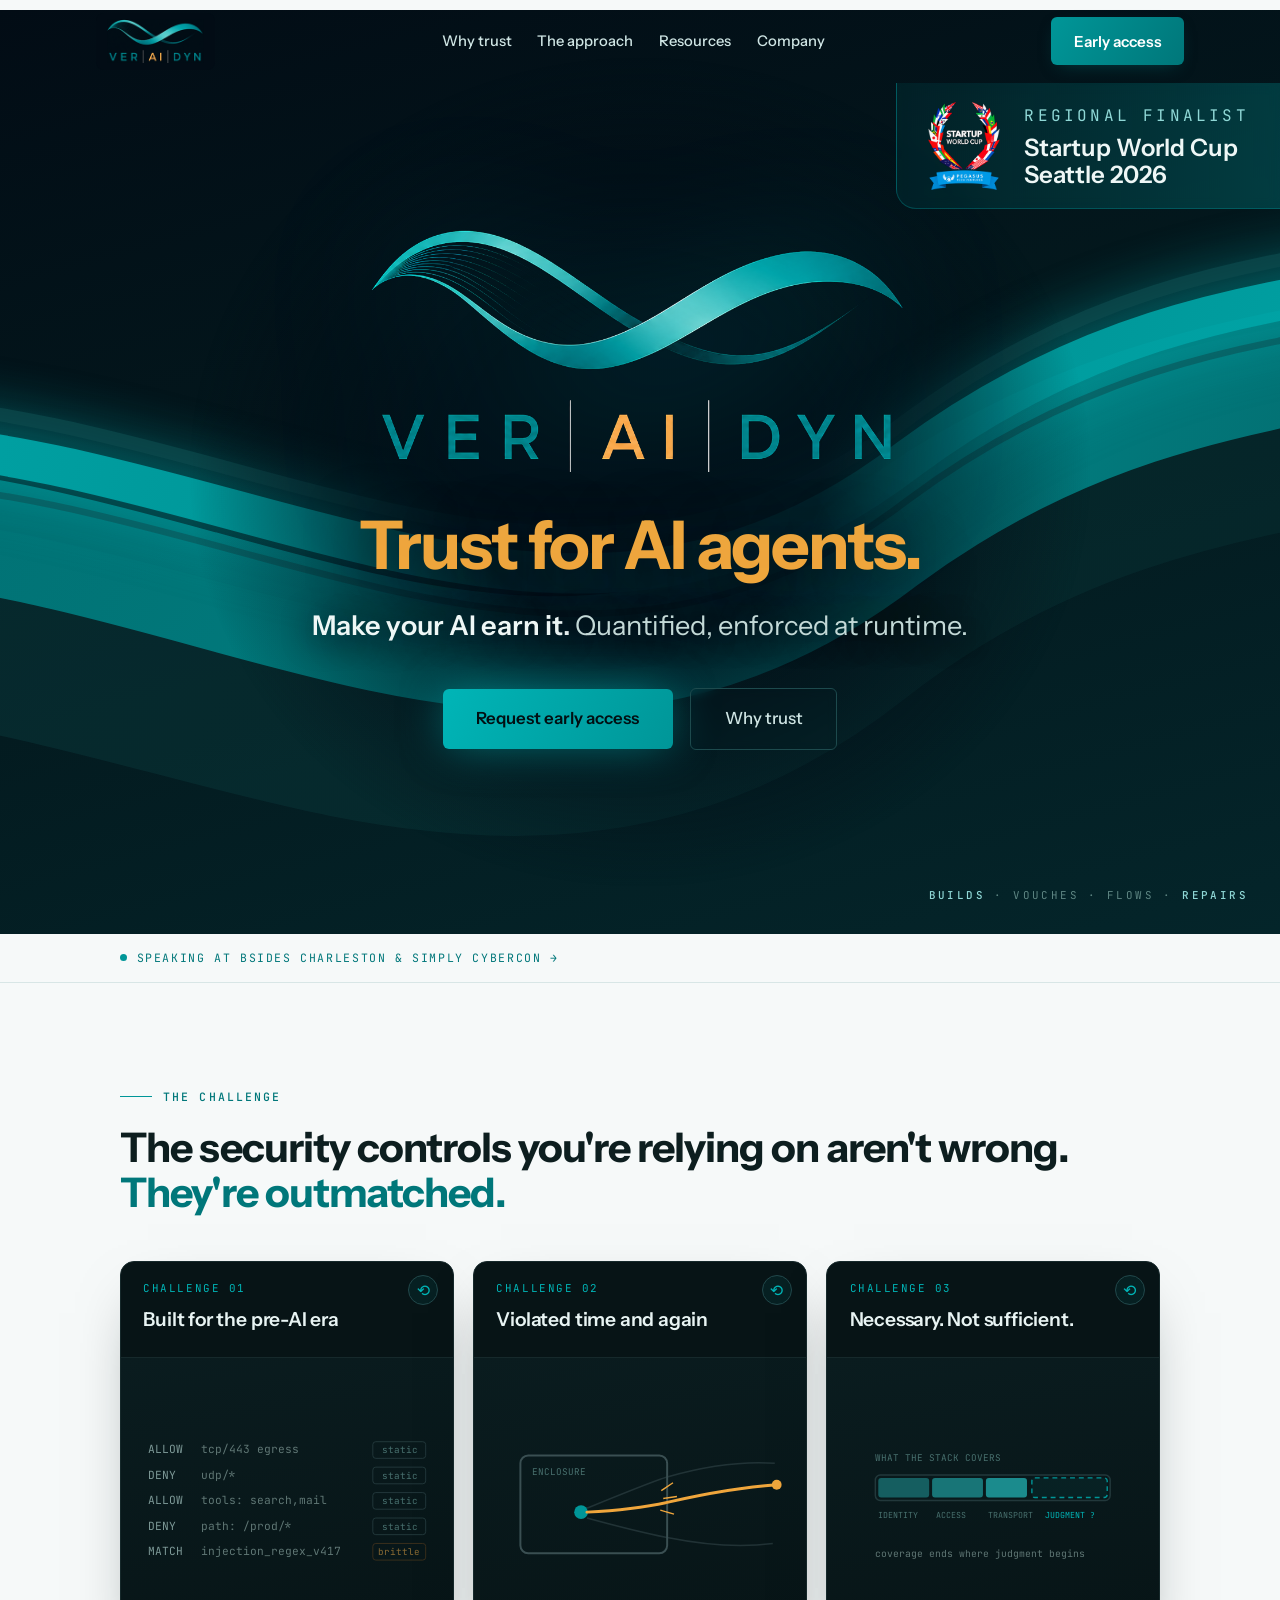
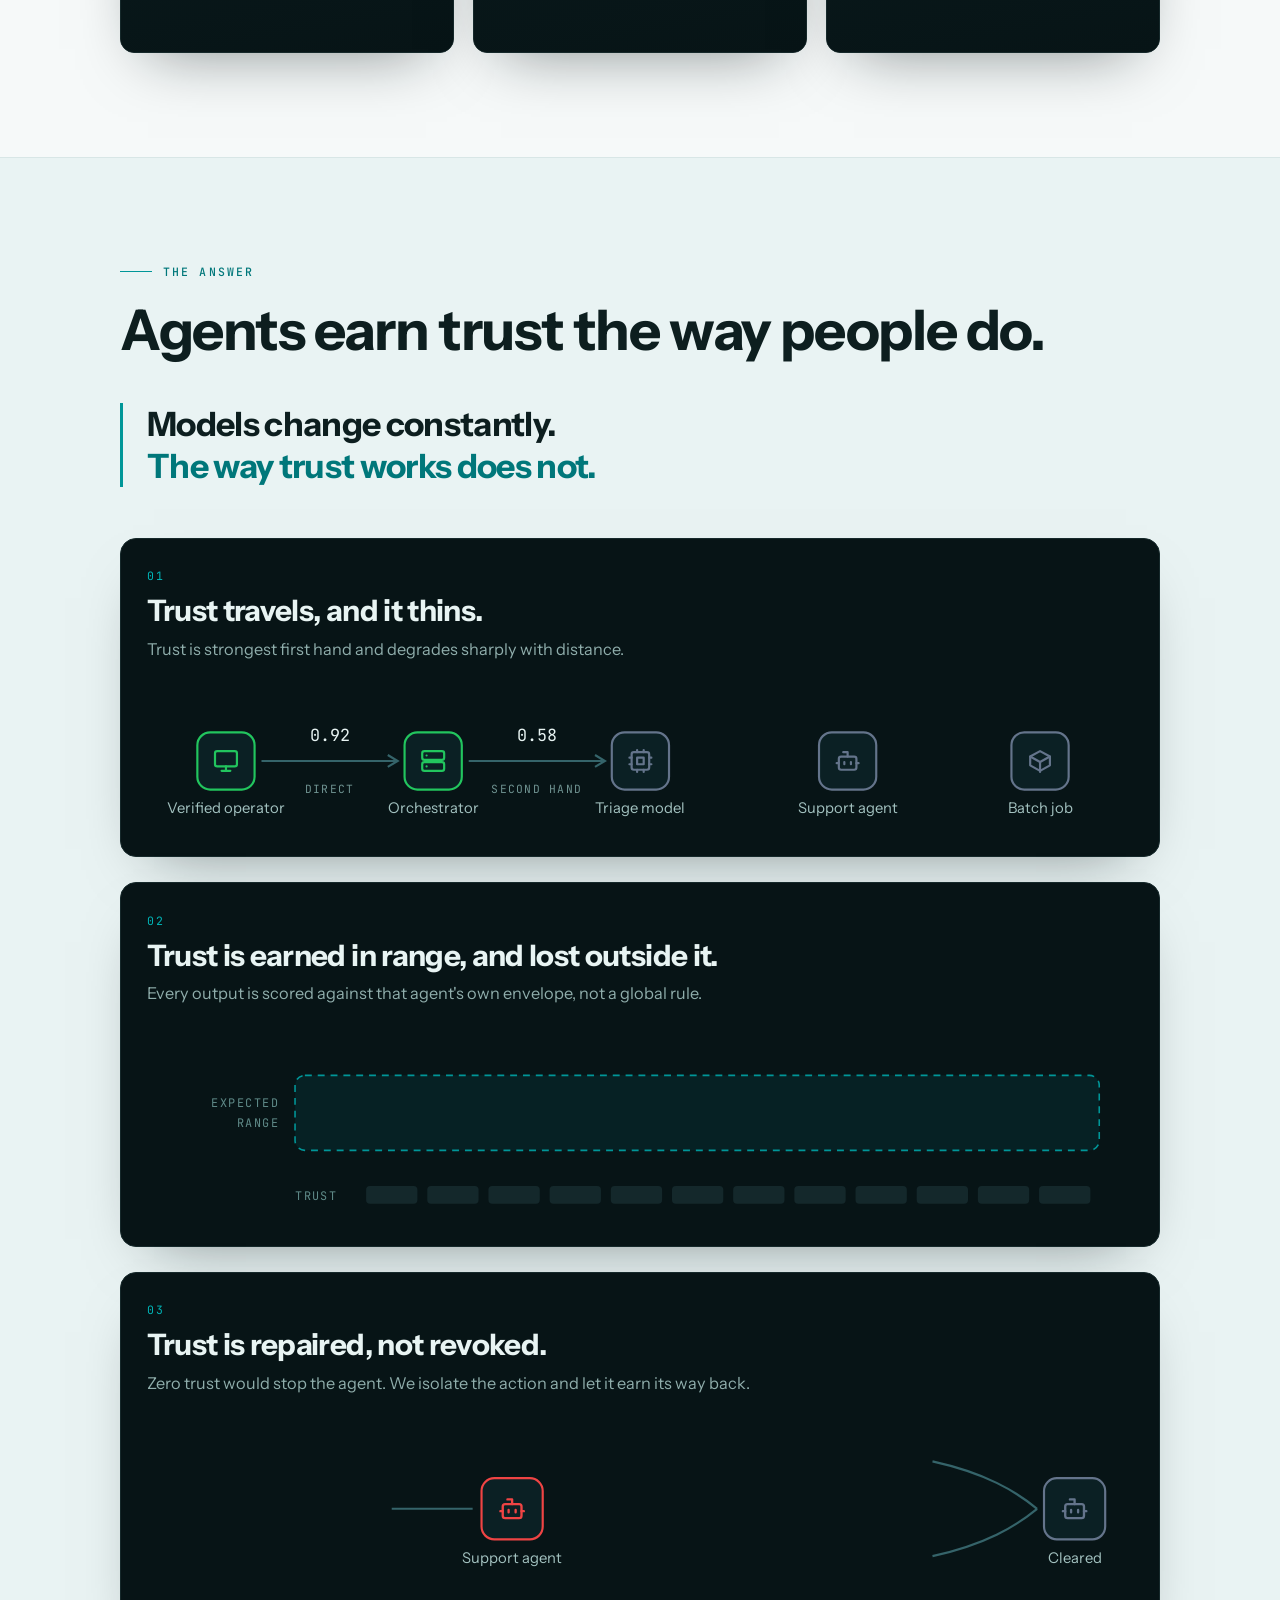
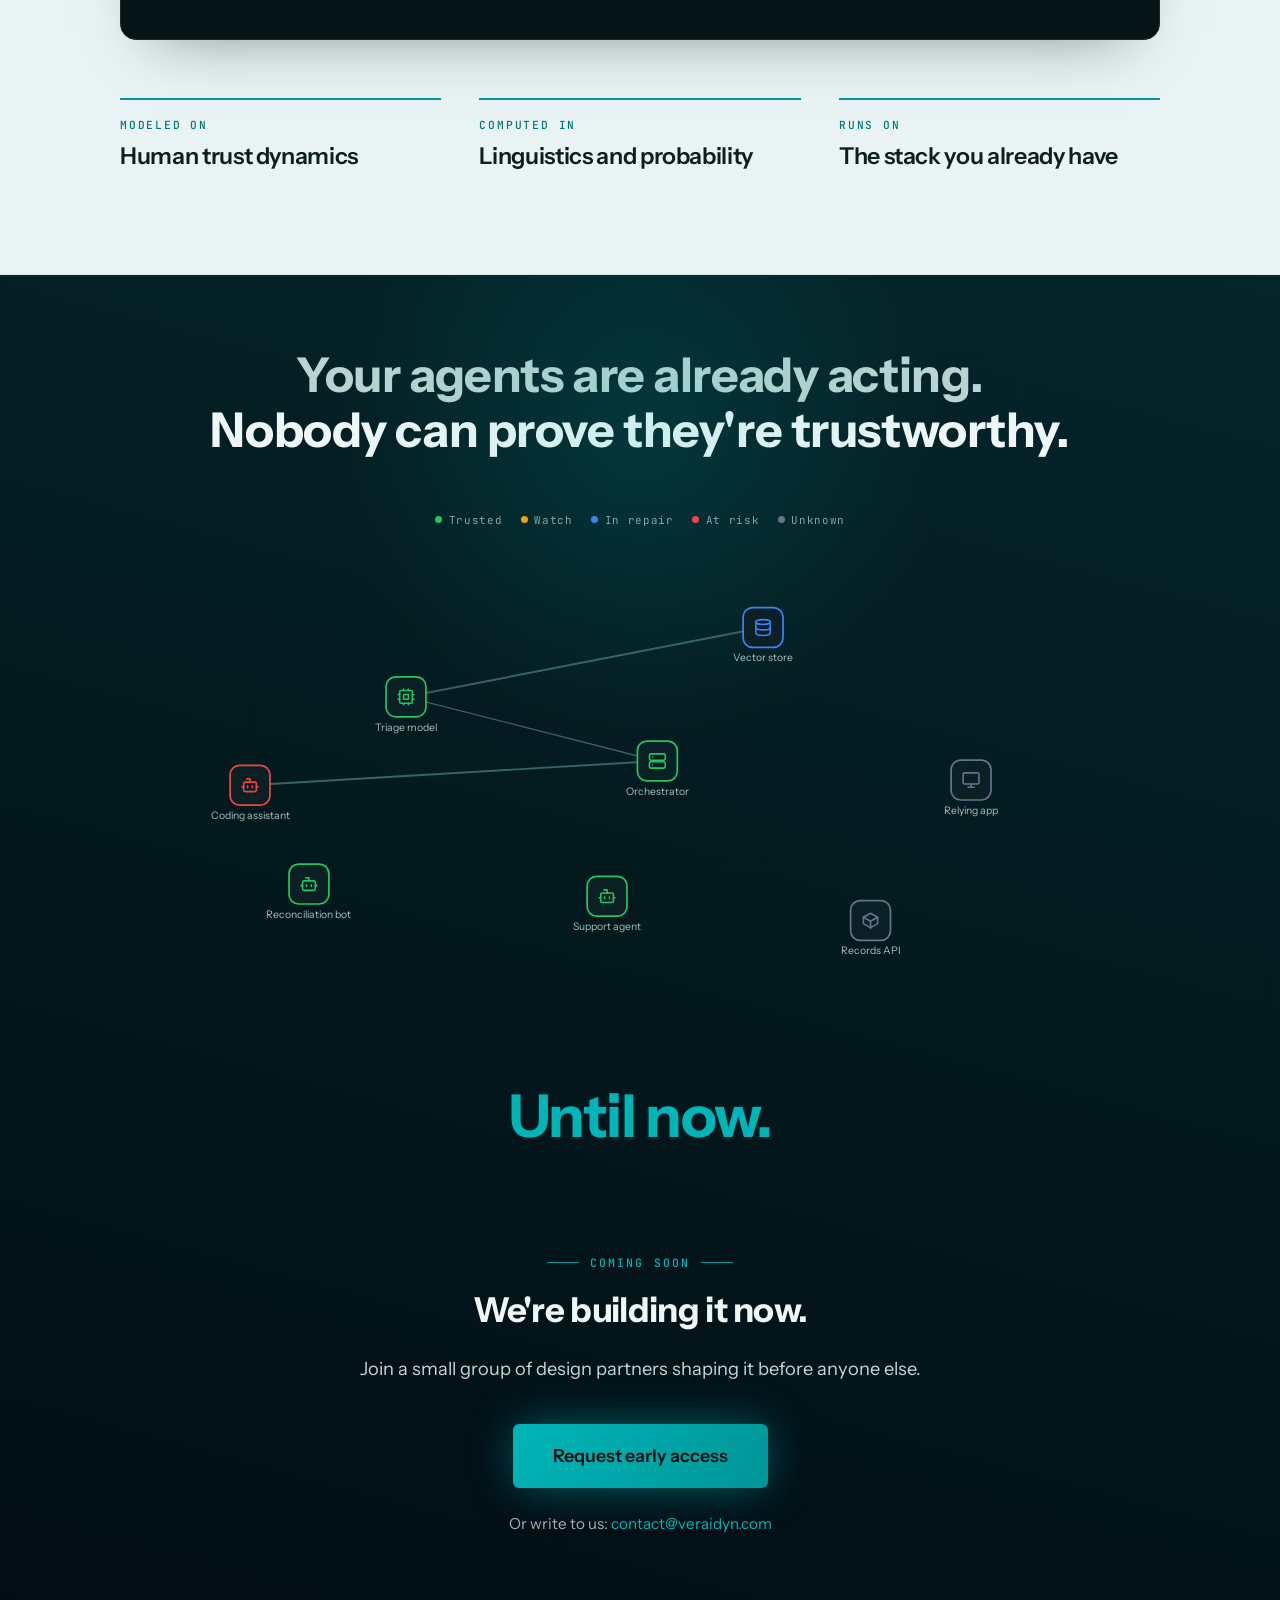
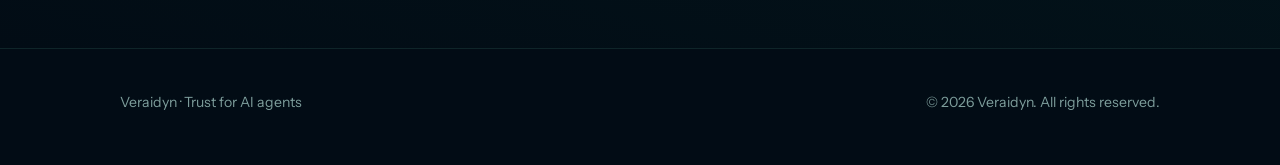
==== commit 39a35bd0: "Keep the nav links reachable on mobile .nav-links was display:none below 940px with nothing in its p" ====
--- a/index.html
+++ b/index.html
@@ -145,12 +145,30 @@
     .wm-fallback .seg-teal { color: var(--vir-bright); }
     .wm-fallback .seg-ai { color: var(--amber); }
     .wm-fallback .div { width: 1px; height: 1.1em; background: #5f7674; opacity: 0.6; margin-left: -0.28em; }
-    /* four links now, so tighter gap and a later breakpoint than the
-       original two-link nav used. Keep in step with assets/site.css. */
-    .nav-links { display: none; align-items: center; gap: 1.6rem; }
-    @media (min-width: 940px) { .nav-links { display: flex; } }
+    /* Four links, so a tighter gap than the original two-link nav used.
+
+       Below 940px they do NOT disappear. .nav-inner wraps and the links take
+       a full-width second row, reusing this same markup rather than a
+       duplicate mobile list or a hamburger. They were previously
+       display:none here, which left /resources/ and /company/ with no route
+       to them at all on a phone. Keep in step with assets/site.css.
+
+       The hero banner is unaffected by the taller nav: .hero's -73px margin
+       and .hero-banner's top:73px cancel, so the banner tracks the nav's
+       bottom edge at any nav height. */
+    .nav-links { display: flex; align-items: center; gap: 1.6rem; }
     .nav-links a { color: var(--ink-dim); font-size: 0.92rem; font-weight: 500; }
     .nav-links a:hover { color: var(--ink); text-decoration: none; }
+
+    @media (max-width: 939px) {
+      .nav-inner { flex-wrap: wrap; row-gap: 0.7rem; }
+      .nav-links {
+        order: 3; flex-basis: 100%;
+        flex-wrap: wrap; justify-content: center;
+        gap: 0.4rem 1.1rem;
+      }
+      .nav-links a { font-size: 0.86rem; }
+    }
     .btn {
       display: inline-block;
       font-weight: 600;
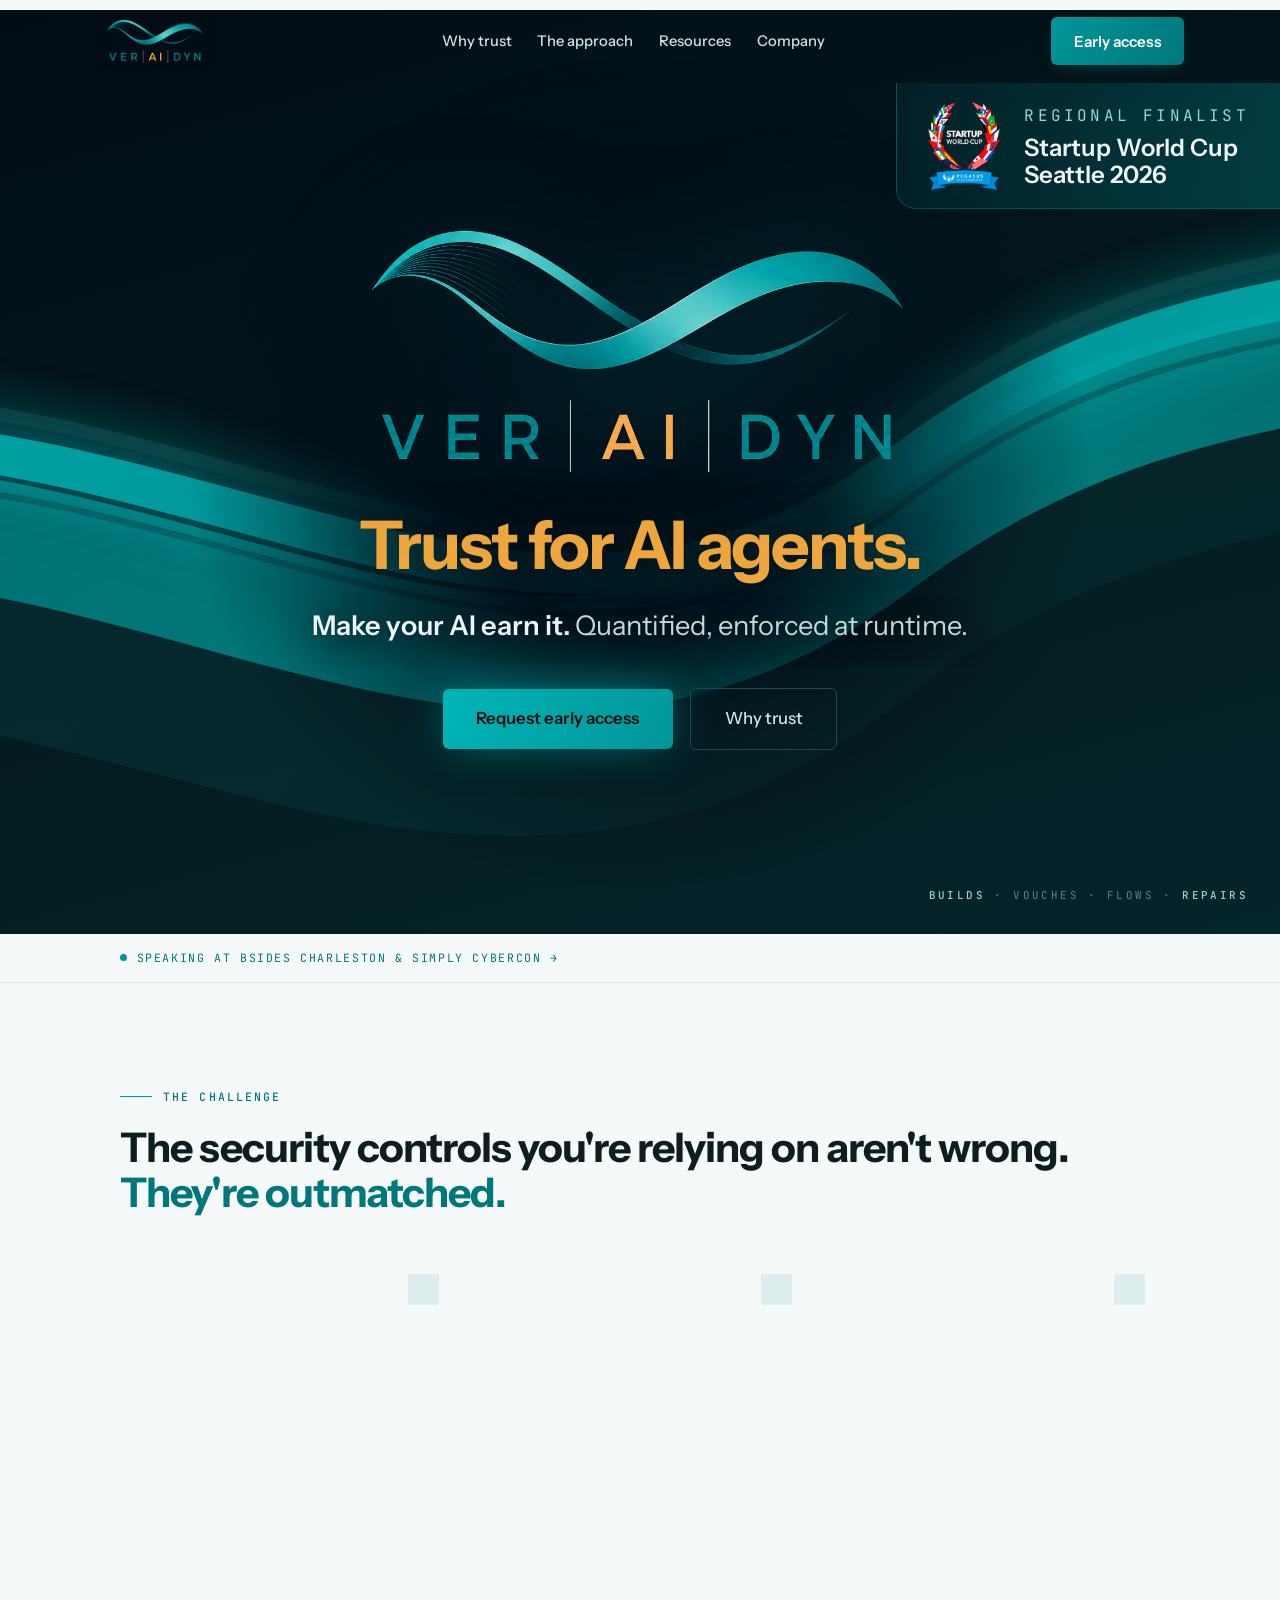
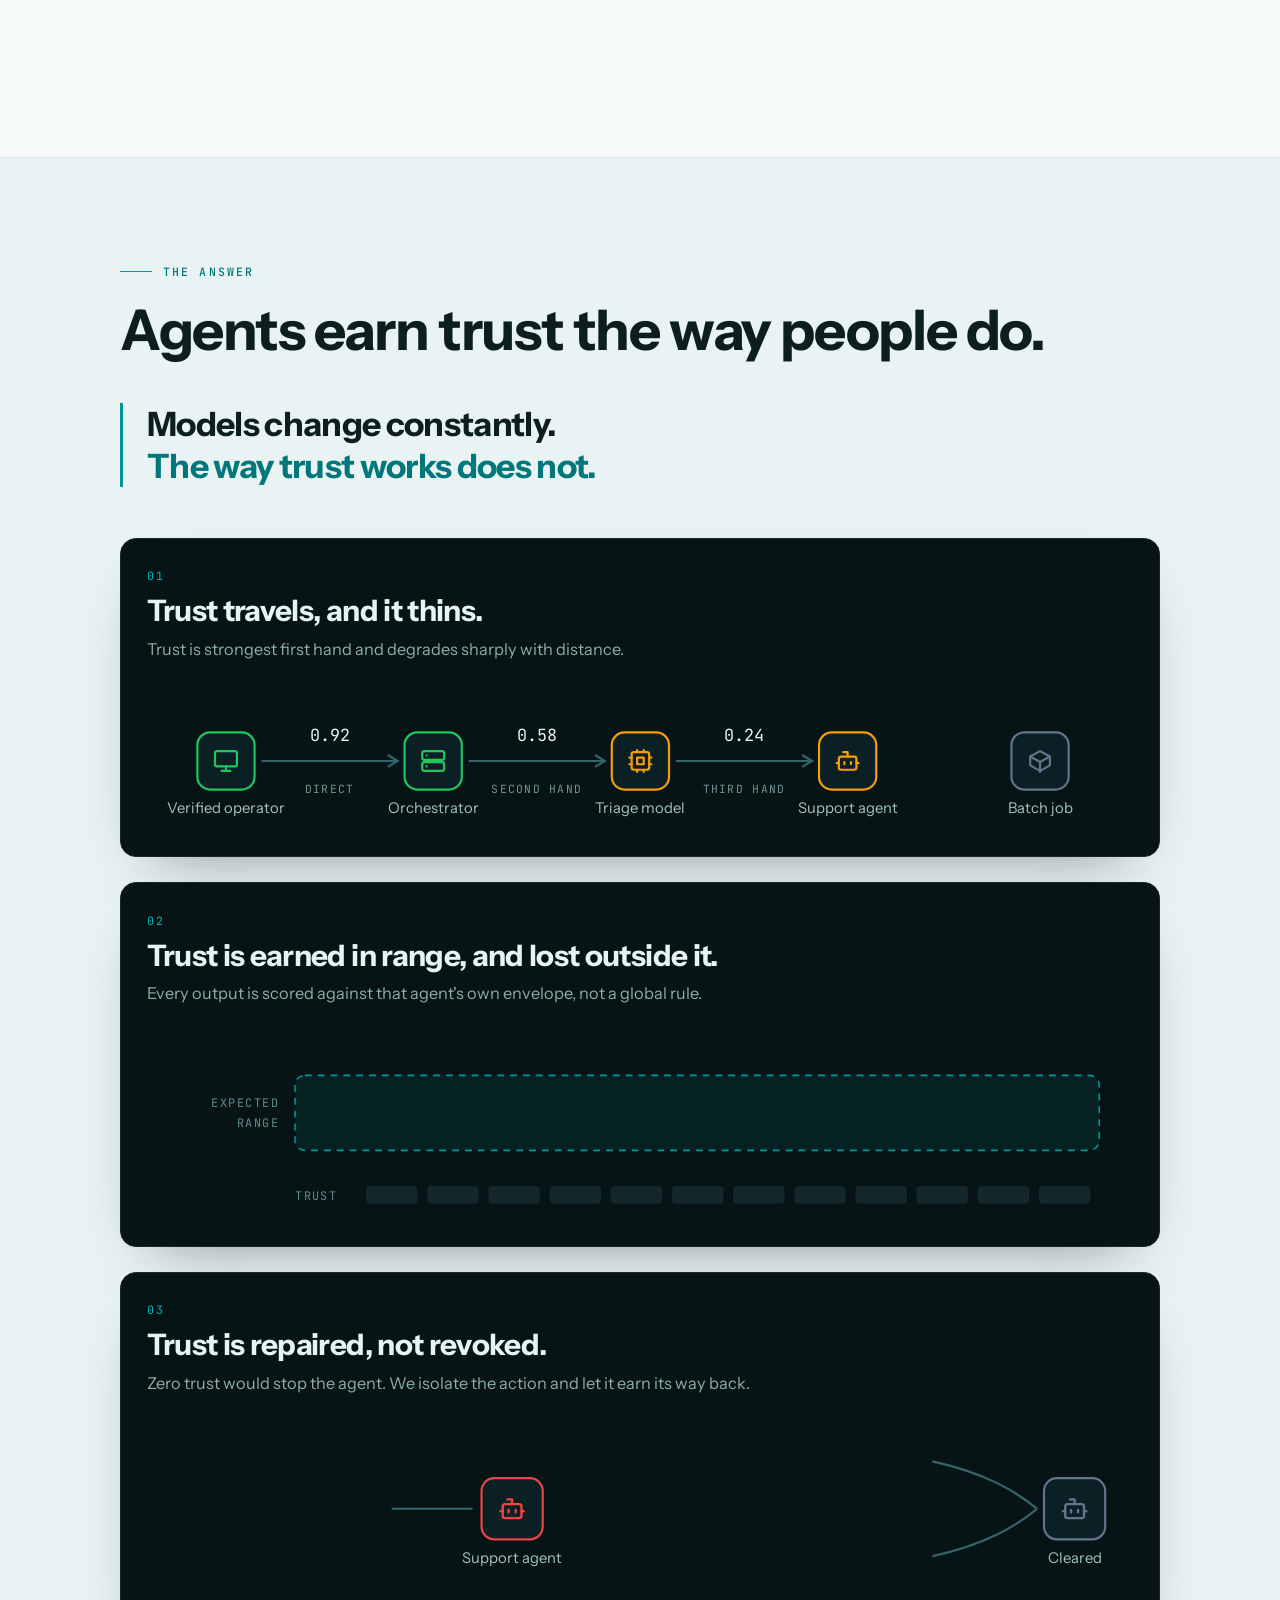
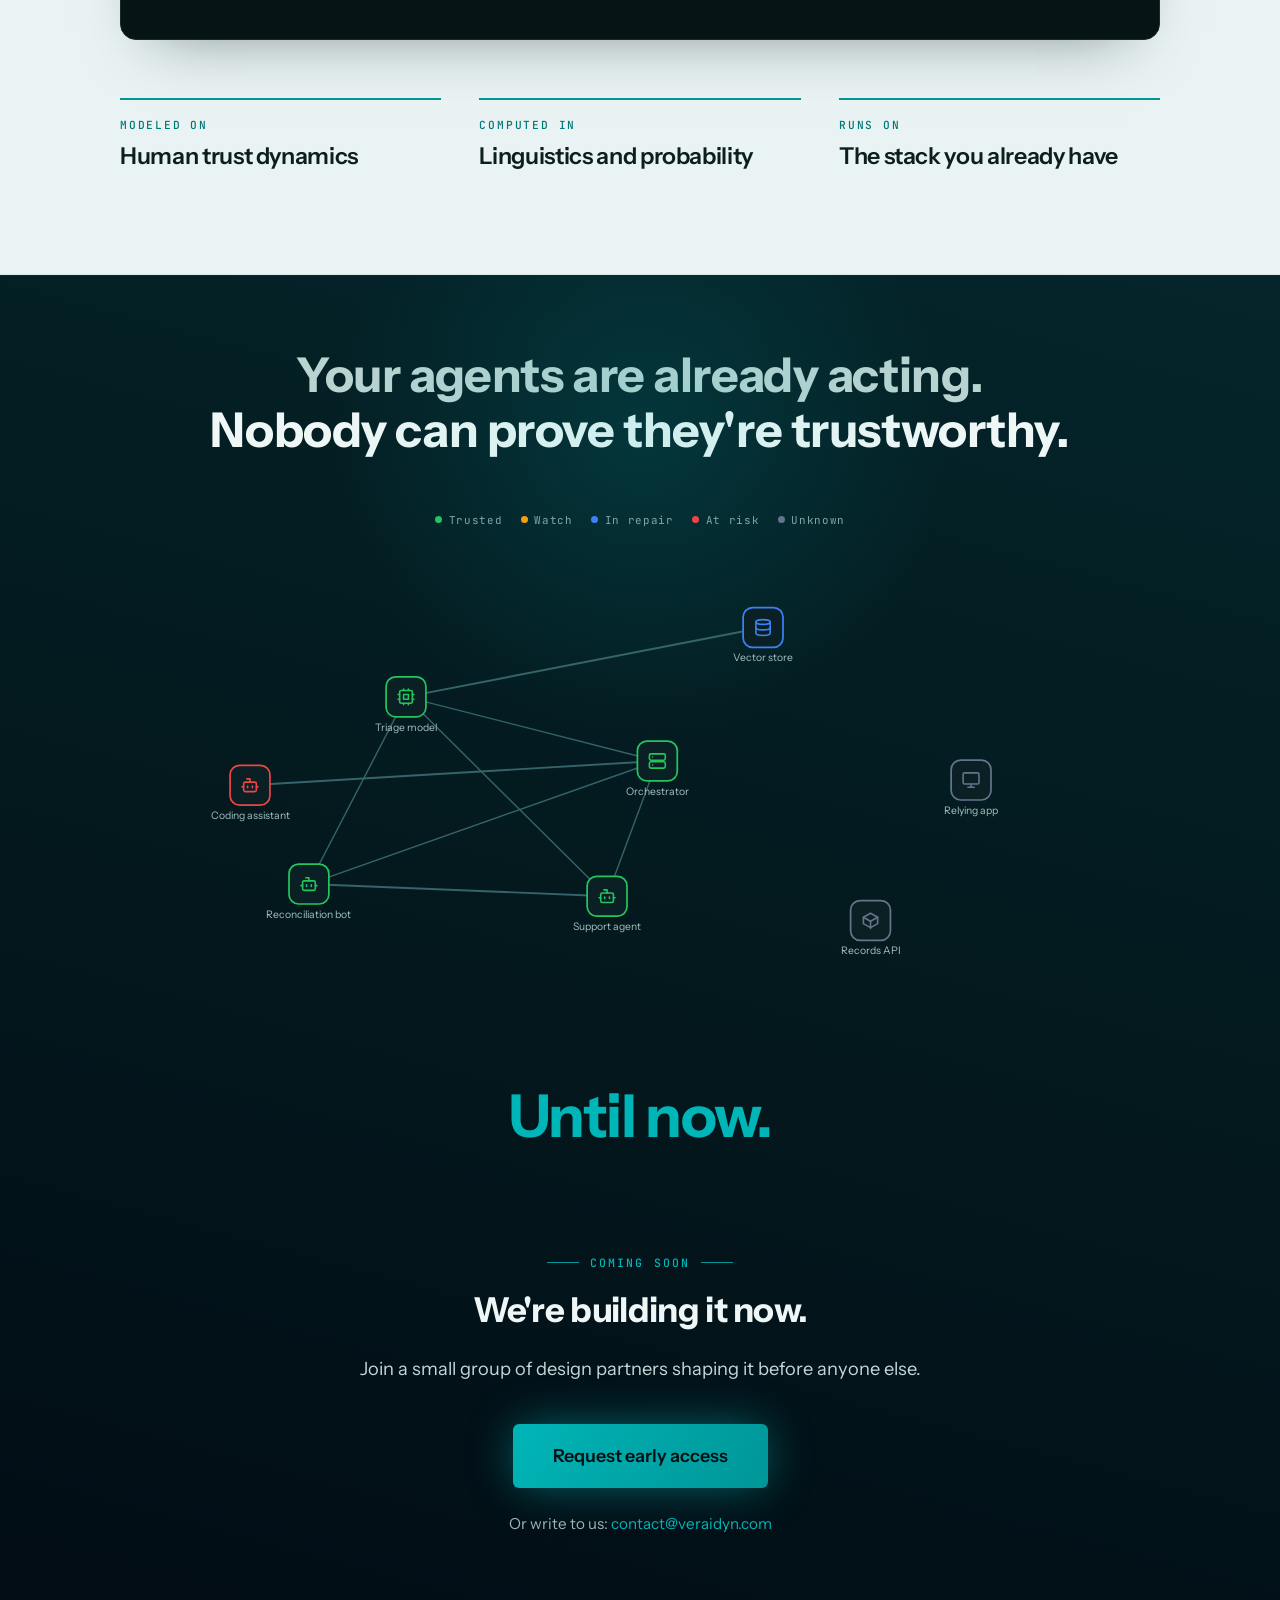
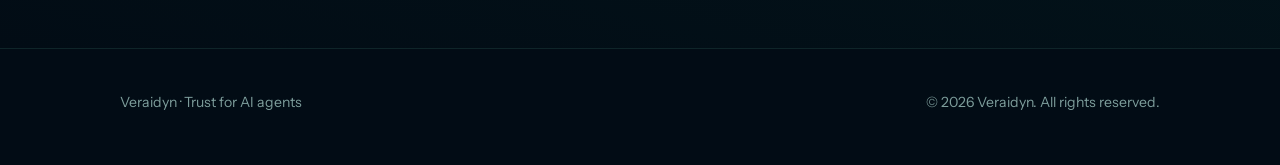
==== commit 905d746f: "Replace the mobile nav row with a hamburger menu The wrapped second row fixed reachability but made " ====
--- a/index.html
+++ b/index.html
@@ -147,27 +147,100 @@
     .wm-fallback .div { width: 1px; height: 1.1em; background: #5f7674; opacity: 0.6; margin-left: -0.28em; }
     /* Four links, so a tighter gap than the original two-link nav used.
 
-       Below 940px they do NOT disappear. .nav-inner wraps and the links take
-       a full-width second row, reusing this same markup rather than a
-       duplicate mobile list or a hamburger. They were previously
-       display:none here, which left /resources/ and /company/ with no route
-       to them at all on a phone. Keep in step with assets/site.css.
-
-       The hero banner is unaffected by the taller nav: .hero's -73px margin
-       and .hero-banner's top:73px cancel, so the banner tracks the nav's
-       bottom edge at any nav height. */
+       Below 940px this same element becomes the dropdown panel rather than
+       an inline row, so there is no duplicate mobile list to keep in step
+       with this one. Keep in step with assets/site.css. */
     .nav-links { display: flex; align-items: center; gap: 1.6rem; }
     .nav-links a { color: var(--ink-dim); font-size: 0.92rem; font-weight: 500; }
     .nav-links a:hover { color: var(--ink); text-decoration: none; }
 
+    /* Three bars drawn from one empty span plus its two pseudo-elements, so
+       the open state can rotate them into an X instead of swapping an icon. */
+    .nav-toggle {
+      display: none; flex: none; padding: 0; cursor: pointer;
+      width: 42px; height: 42px;
+      align-items: center; justify-content: center;
+      background: rgba(2, 12, 21, 0.05);
+      border: 1px solid var(--line); border-radius: 10px;
+    }
+    .nav-toggle:hover { background: rgba(2, 12, 21, 0.09); }
+    .nav-toggle .bars { position: relative; display: block; width: 18px; height: 2px; }
+    .nav-toggle .bars,
+    .nav-toggle .bars::before,
+    .nav-toggle .bars::after {
+      background: var(--ink); border-radius: 2px;
+      transition: transform 0.24s ease, background 0.14s ease;
+    }
+    .nav-toggle .bars::before,
+    .nav-toggle .bars::after {
+      content: ""; position: absolute; left: 0; width: 18px; height: 2px;
+    }
+    .nav-toggle .bars::before { top: -6px; }
+    .nav-toggle .bars::after { top: 6px; }
+    .nav-toggle[aria-expanded="true"] .bars { background: transparent; }
+    .nav-toggle[aria-expanded="true"] .bars::before { transform: translateY(6px) rotate(45deg); }
+    .nav-toggle[aria-expanded="true"] .bars::after { transform: translateY(-6px) rotate(-45deg); }
+
     @media (max-width: 939px) {
-      .nav-inner { flex-wrap: wrap; row-gap: 0.7rem; }
+      .nav-toggle { display: flex; }
+      .nav-inner > .btn { margin-left: auto; }
+
+      /* .nav-inner carries class="wrap nav-inner", but its own padding
+         shorthand zeroes the horizontal gutter .wrap sets, at equal
+         specificity and later in the file. That left the brand at x=0 and
+         put the toggle hard against the right edge. Restored here only;
+         the desktop nav is still edge to edge as it has always shipped. */
+      .nav-inner { padding-left: 1.5rem; padding-right: 1.5rem; }
+
+      /* THE AWARD BANNER COLLISION. .hero-banner is absolutely positioned
+         inside the hero, so it scrolls up behind the nav while the nav
+         stays put. Over the transparent hero nav that read as the emblem
+         and the award text ploughing through the logo and the CTA: 61px of
+         overlap at 375px. Below 940px the nav therefore keeps its glass
+         background at ALL times, including over the hero, and the banner
+         passes cleanly behind it. Do not restore the transparency here
+         without giving the banner somewhere else to go. */
+      body.navjs .nav.over-hero {
+        background: rgba(246, 249, 249, 0.82);
+        backdrop-filter: blur(14px);
+        -webkit-backdrop-filter: blur(14px);
+        border-bottom-color: var(--line);
+      }
+
       .nav-links {
-        order: 3; flex-basis: 100%;
-        flex-wrap: wrap; justify-content: center;
-        gap: 0.4rem 1.1rem;
-      }
-      .nav-links a { font-size: 0.86rem; }
+        position: absolute; top: 100%; left: 0; right: 0;
+        display: block; padding: 0;
+        background: var(--console-bg);
+        border-bottom: 1px solid var(--console-line);
+        /* visibility is what takes the links out of the tab order while
+           closed. max-height alone leaves them focusable behind it. */
+        max-height: 0; overflow: hidden; opacity: 0; visibility: hidden;
+        transition: max-height 0.26s ease, opacity 0.2s ease, visibility 0s linear 0.26s;
+      }
+      .nav.menu-open .nav-links {
+        max-height: 70vh; opacity: 1; visibility: visible;
+        transition: max-height 0.26s ease, opacity 0.2s ease, visibility 0s;
+      }
+      .nav-links a,
+      body.navjs .nav.over-hero .nav-links a {
+        display: block; padding: 0.85rem 1.5rem; font-size: 1rem;
+        color: #cfe5e4; border-top: 1px solid rgba(255, 255, 255, 0.055);
+      }
+      .nav-links a:first-child { border-top: 0; }
+      .nav-links a:hover,
+      body.navjs .nav.over-hero .nav-links a:hover {
+        color: #fff; background: rgba(0, 181, 183, 0.08);
+      }
+    }
+
+    /* The toggle adds 58px (button plus gap) to a bar that only just fitted
+       a 320px screen, which pushed the brand and the CTA into overflow
+       there. 360px is the narrowest common Android width and clears it
+       untouched, so these trims are scoped under that. */
+    @media (max-width: 359px) {
+      .nav-inner { gap: 0.6rem; padding-left: 1rem; padding-right: 1rem; }
+      .logo-img { height: 34px; }
+      .nav-inner > .btn { font-size: 0.82rem; padding: 0.55rem 0.85rem; }
     }
     .btn {
       display: inline-block;
@@ -811,13 +884,17 @@
           </span>
         </span>
       </a>
-      <div class="nav-links">
+      <div class="nav-links" id="nav-menu">
         <a href="#why-trust">Why trust</a>
         <a href="#approach">The approach</a>
         <a href="/resources/">Resources</a>
         <a href="/company/">Company</a>
       </div>
       <a class="btn" href="mailto:contact@veraidyn.com?subject=Veraidyn%20early%20access">Early access</a>
+      <button class="nav-toggle" type="button" id="nav-toggle"
+              aria-label="Menu" aria-expanded="false" aria-controls="nav-menu">
+        <span class="bars" aria-hidden="true"></span>
+      </button>
     </div>
   </nav>
 
@@ -1654,5 +1731,6 @@
       }
     })();
   </script>
+  <script src="/assets/nav.js" defer></script>
 </body>
 </html>
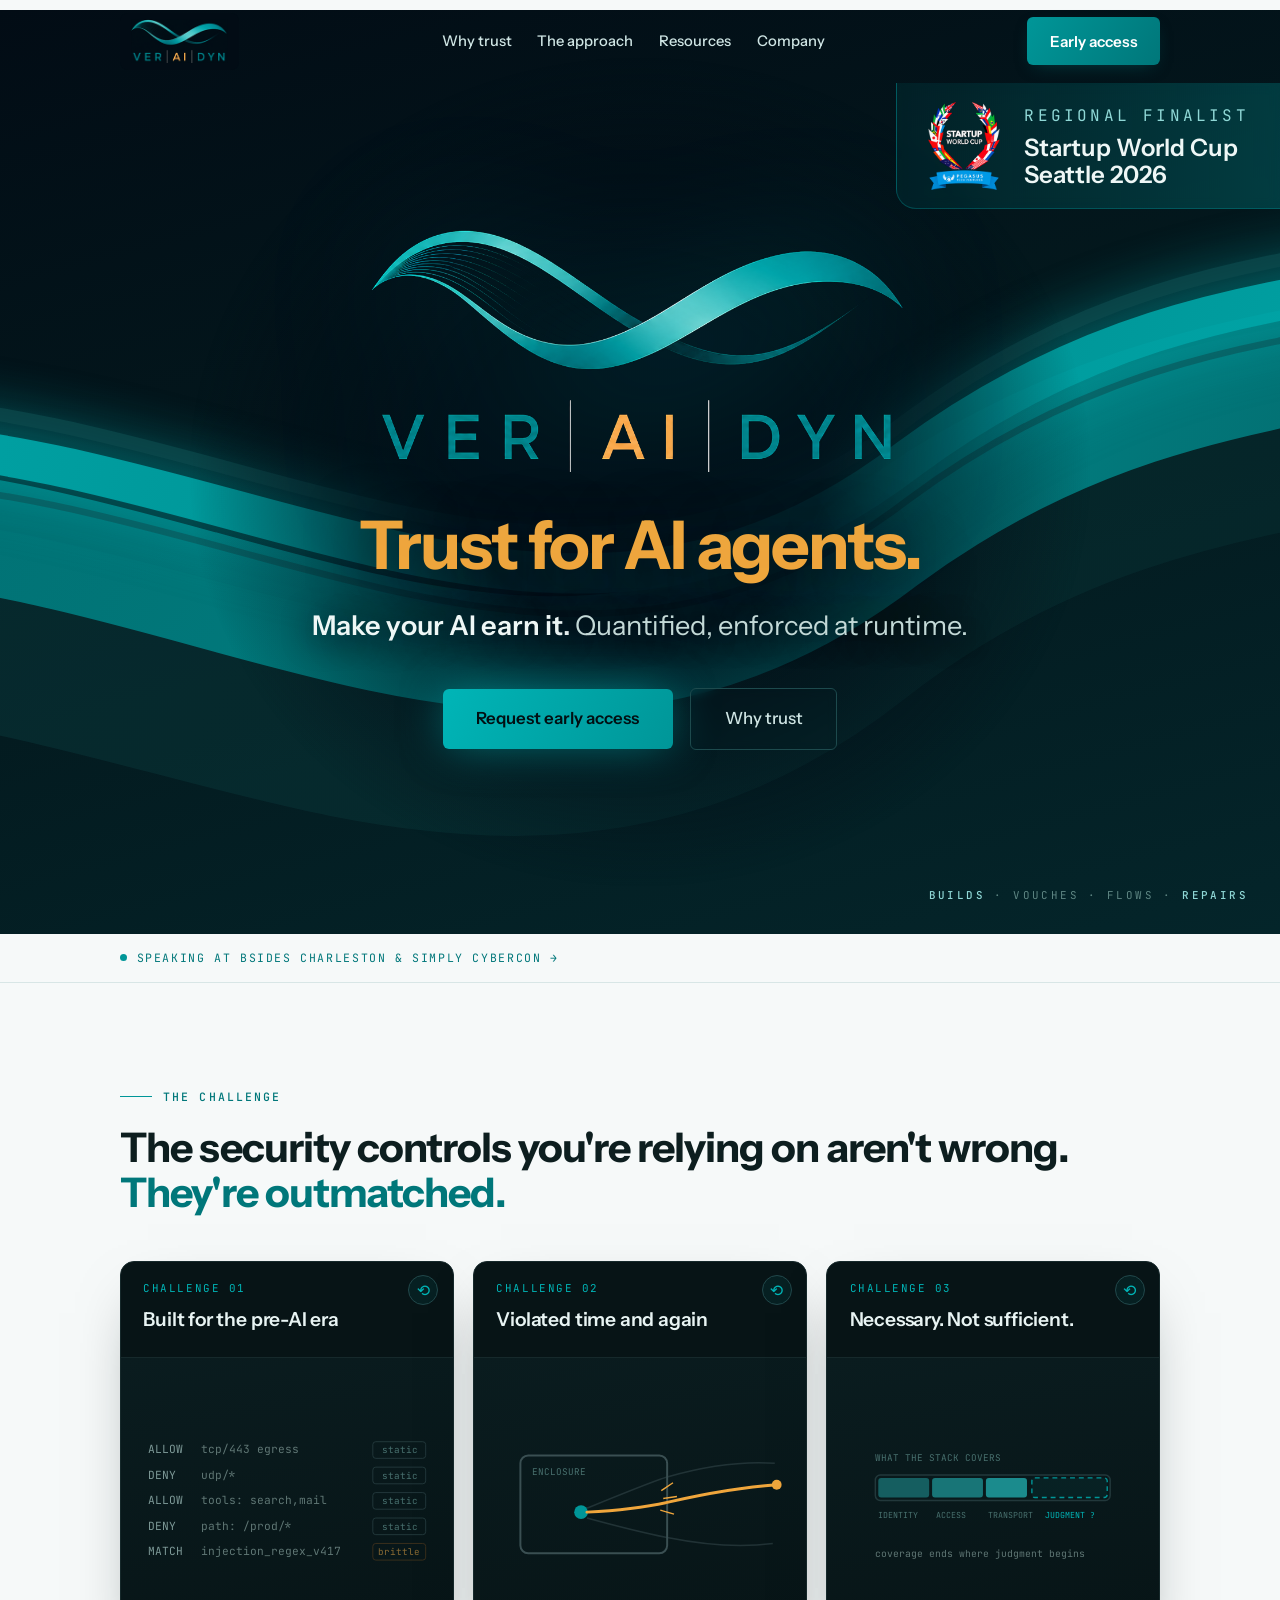
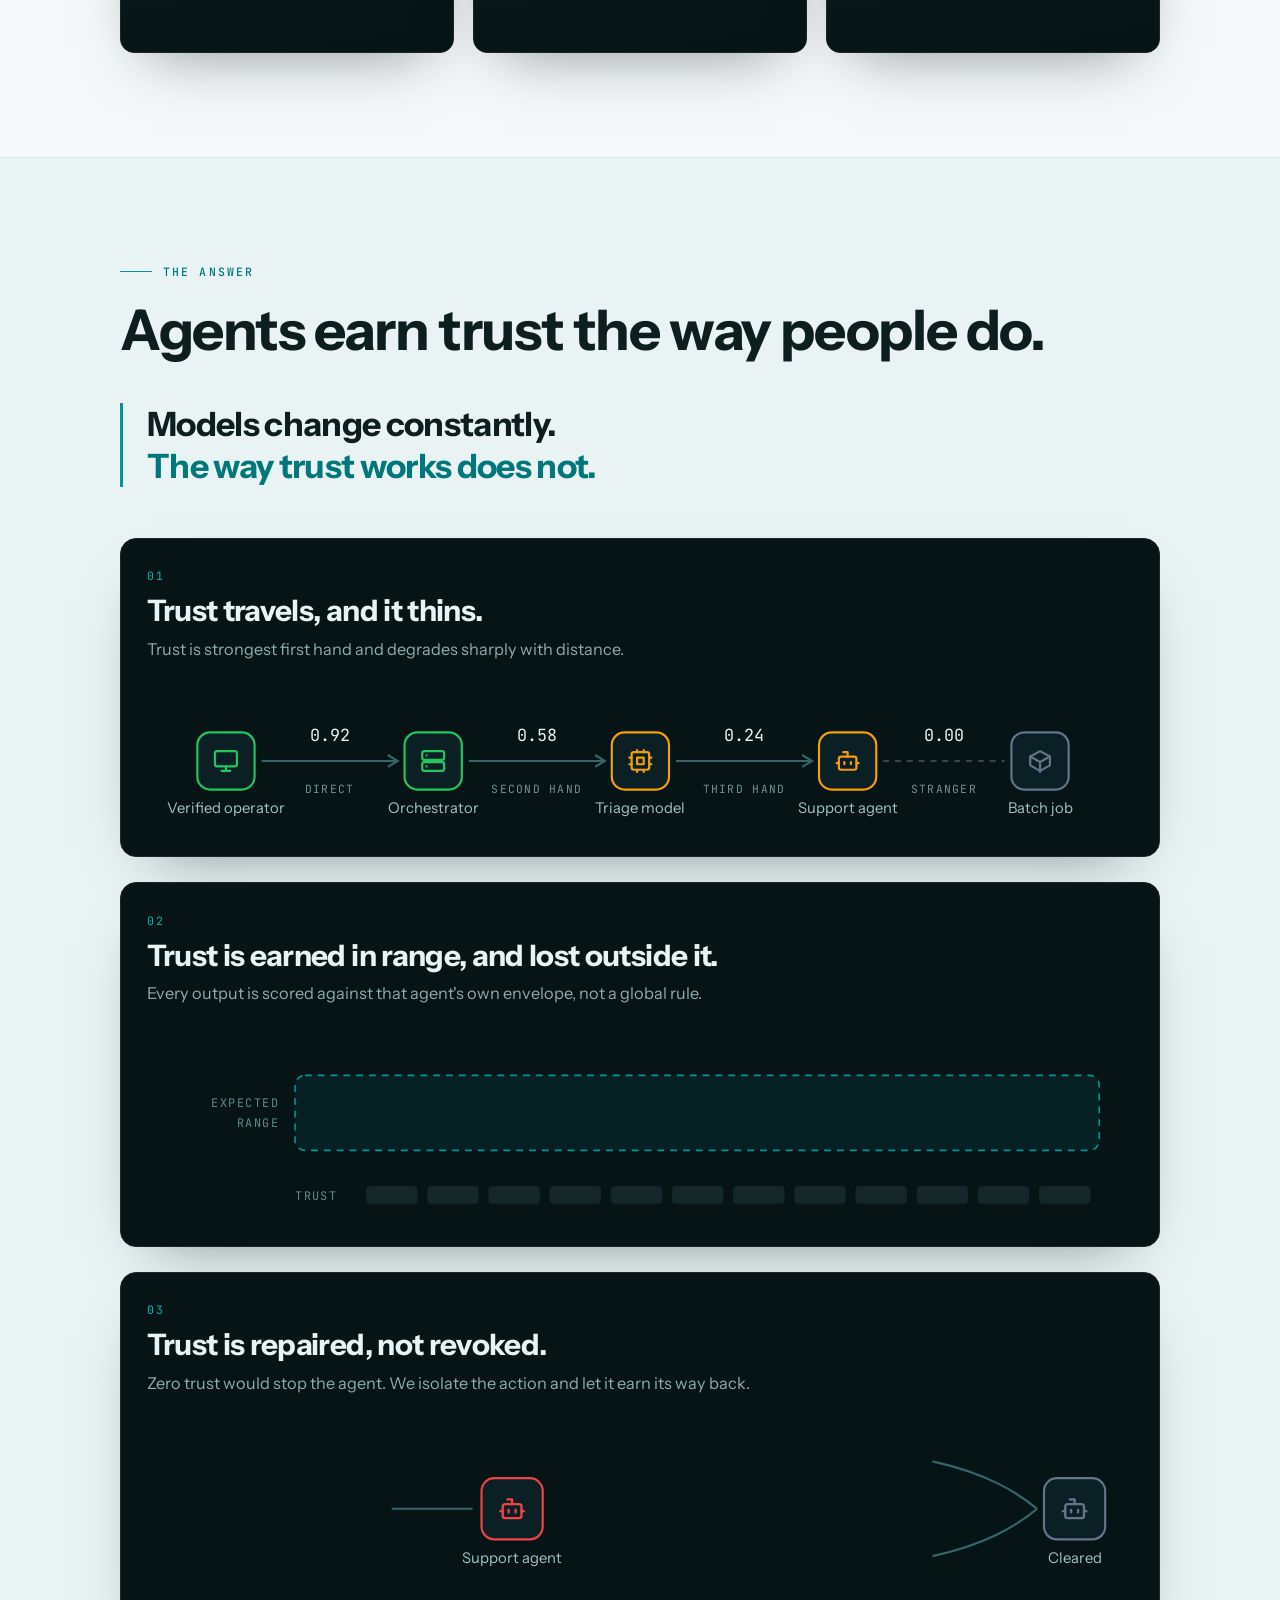
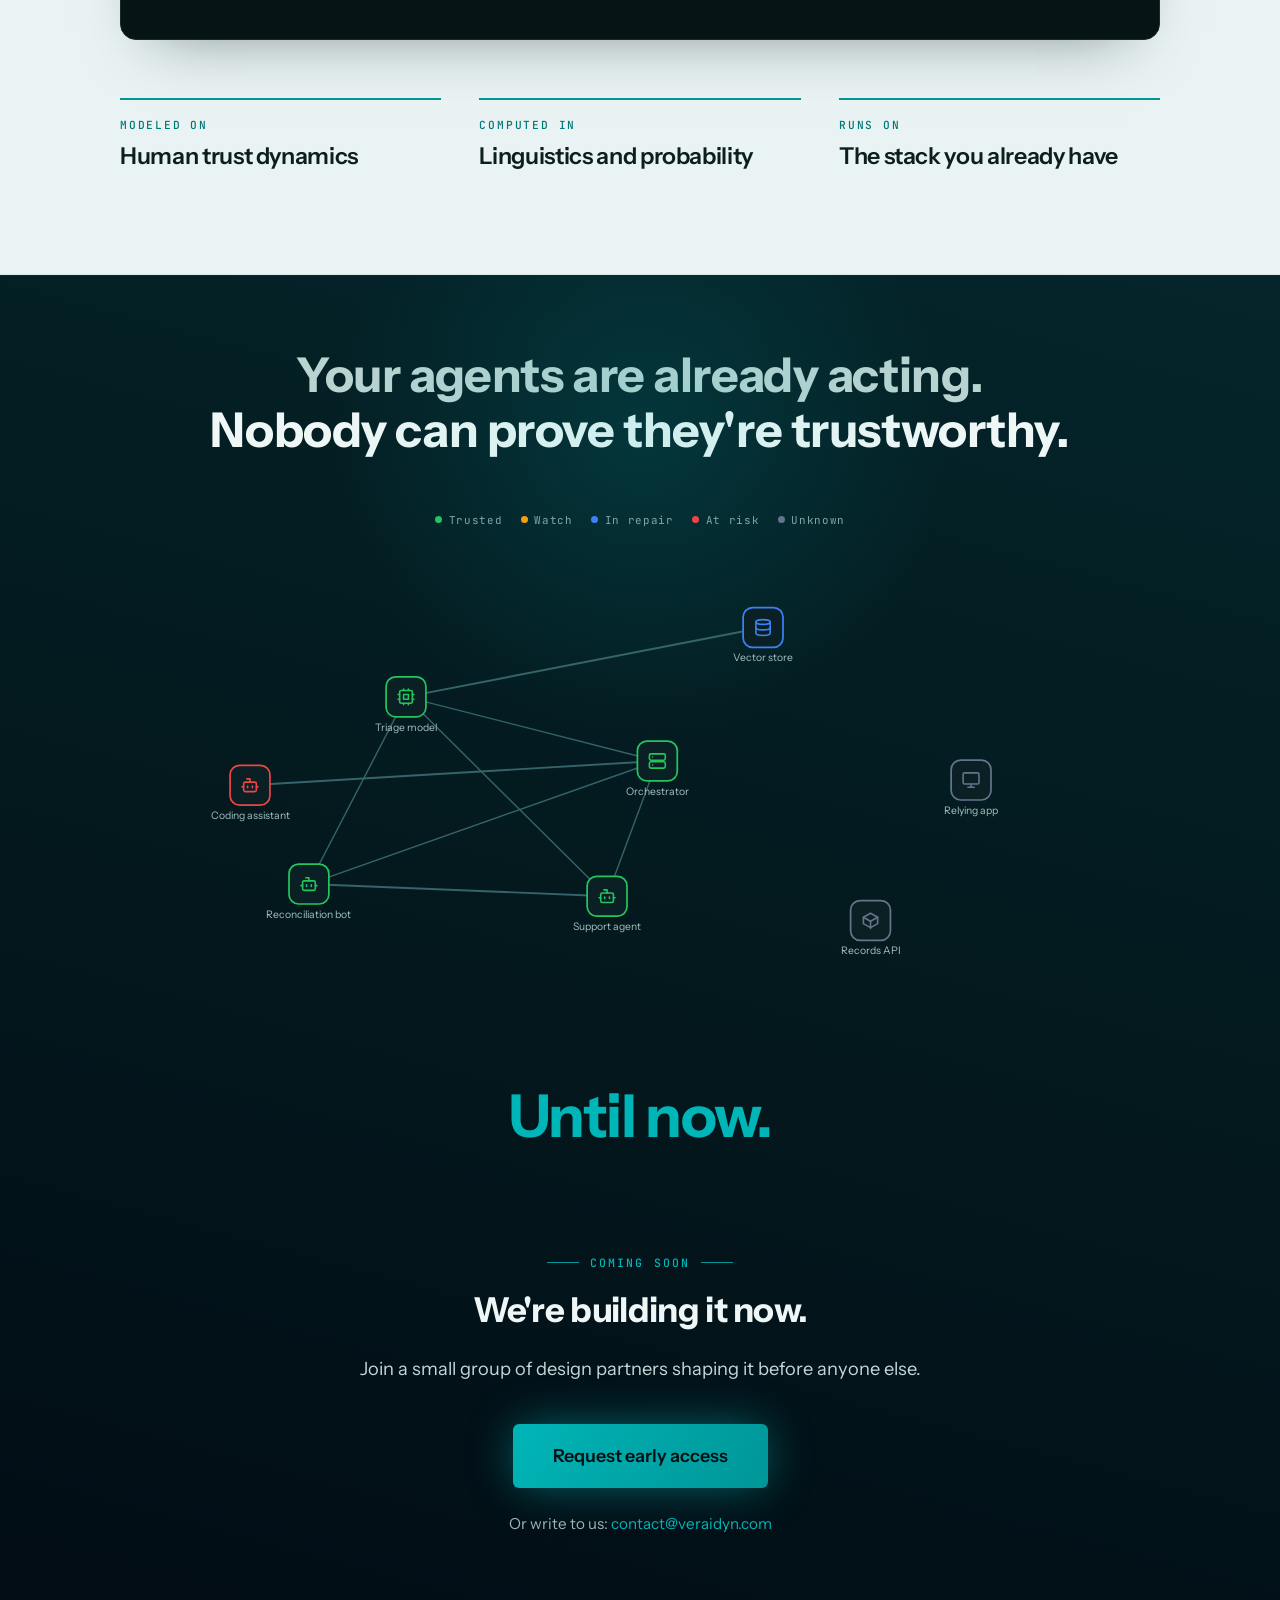
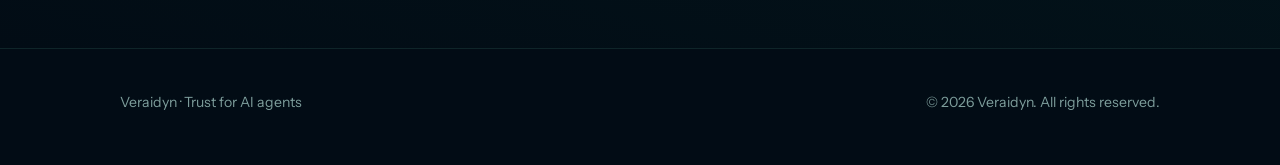
==== commit 2ba259af: "Align the nav with the page content column .nav-inner is class="wrap nav-inner", so .wrap's 1.5rem h" ====
--- a/index.html
+++ b/index.html
@@ -116,12 +116,18 @@
     }
     body.navjs .nav.over-hero .nav-links a { color: #cfe5e4; }
     body.navjs .nav.over-hero .nav-links a:hover { color: #ffffff; }
+    /* padding-top/bottom, never the shorthand. This element is class="wrap
+       nav-inner", and `padding: 0.8rem 0` rewrites all four sides, zeroing
+       the horizontal gutter .wrap sets on this very element at equal
+       specificity. That is what left the brand hard against the left edge
+       and the nav 24px out of line with every heading below it. */
     .nav-inner {
       display: flex;
       align-items: center;
       justify-content: space-between;
       gap: 1rem;
-      padding: 0.8rem 0;
+      padding-top: 0.8rem;
+      padding-bottom: 0.8rem;
     }
     .brand { display: flex; align-items: center; }
     .brand:hover { text-decoration: none; }
@@ -184,13 +190,6 @@
     @media (max-width: 939px) {
       .nav-toggle { display: flex; }
       .nav-inner > .btn { margin-left: auto; }
-
-      /* .nav-inner carries class="wrap nav-inner", but its own padding
-         shorthand zeroes the horizontal gutter .wrap sets, at equal
-         specificity and later in the file. That left the brand at x=0 and
-         put the toggle hard against the right edge. Restored here only;
-         the desktop nav is still edge to edge as it has always shipped. */
-      .nav-inner { padding-left: 1.5rem; padding-right: 1.5rem; }
 
       /* THE AWARD BANNER COLLISION. .hero-banner is absolutely positioned
          inside the hero, so it scrolls up behind the nav while the nav
@@ -238,7 +237,11 @@
        there. 360px is the narrowest common Android width and clears it
        untouched, so these trims are scoped under that. */
     @media (max-width: 359px) {
-      .nav-inner { gap: 0.6rem; padding-left: 1rem; padding-right: 1rem; }
+      /* Trimming the brand and the CTA is enough on its own to clear 320px,
+         so the gutter is deliberately left alone: narrowing it here would
+         pull the nav out of line with the content column again, which is
+         the whole thing the padding-top/bottom rule above exists to fix. */
+      .nav-inner { gap: 0.6rem; }
       .logo-img { height: 34px; }
       .nav-inner > .btn { font-size: 0.82rem; padding: 0.55rem 0.85rem; }
     }
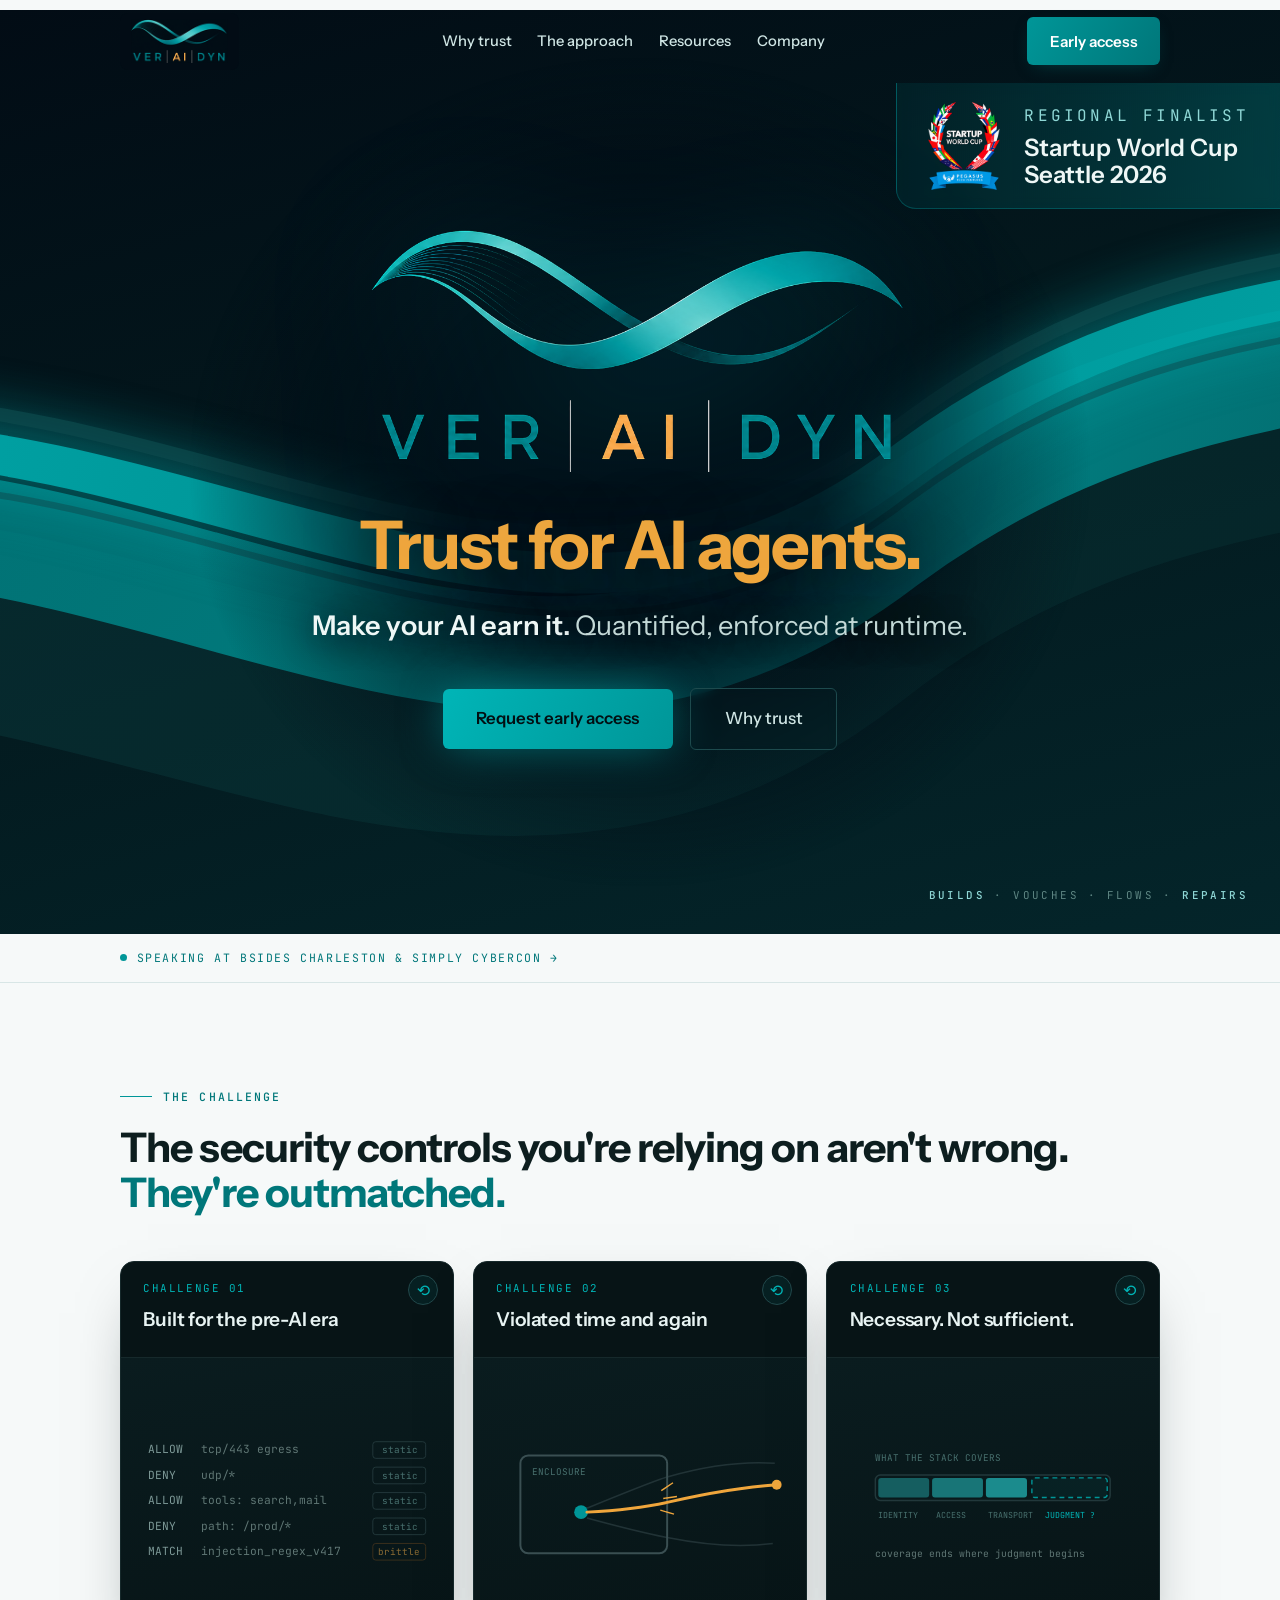
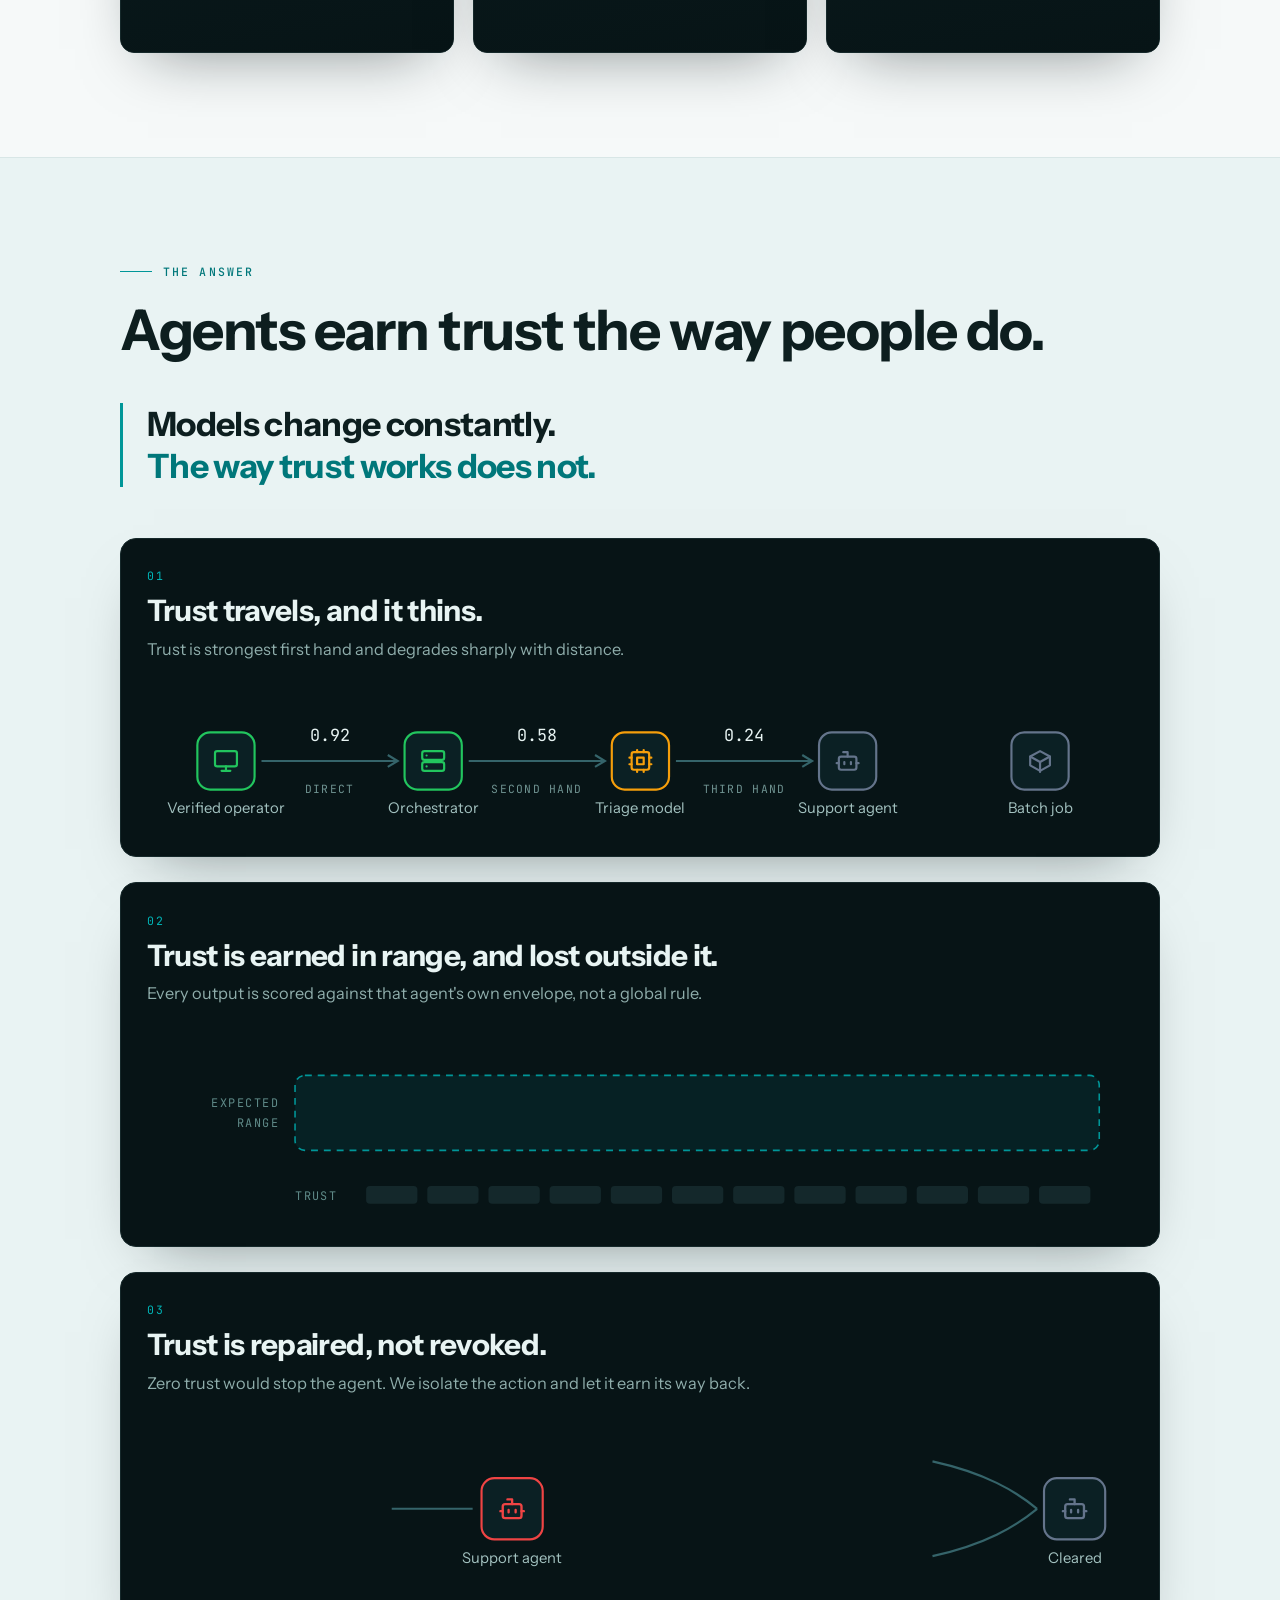
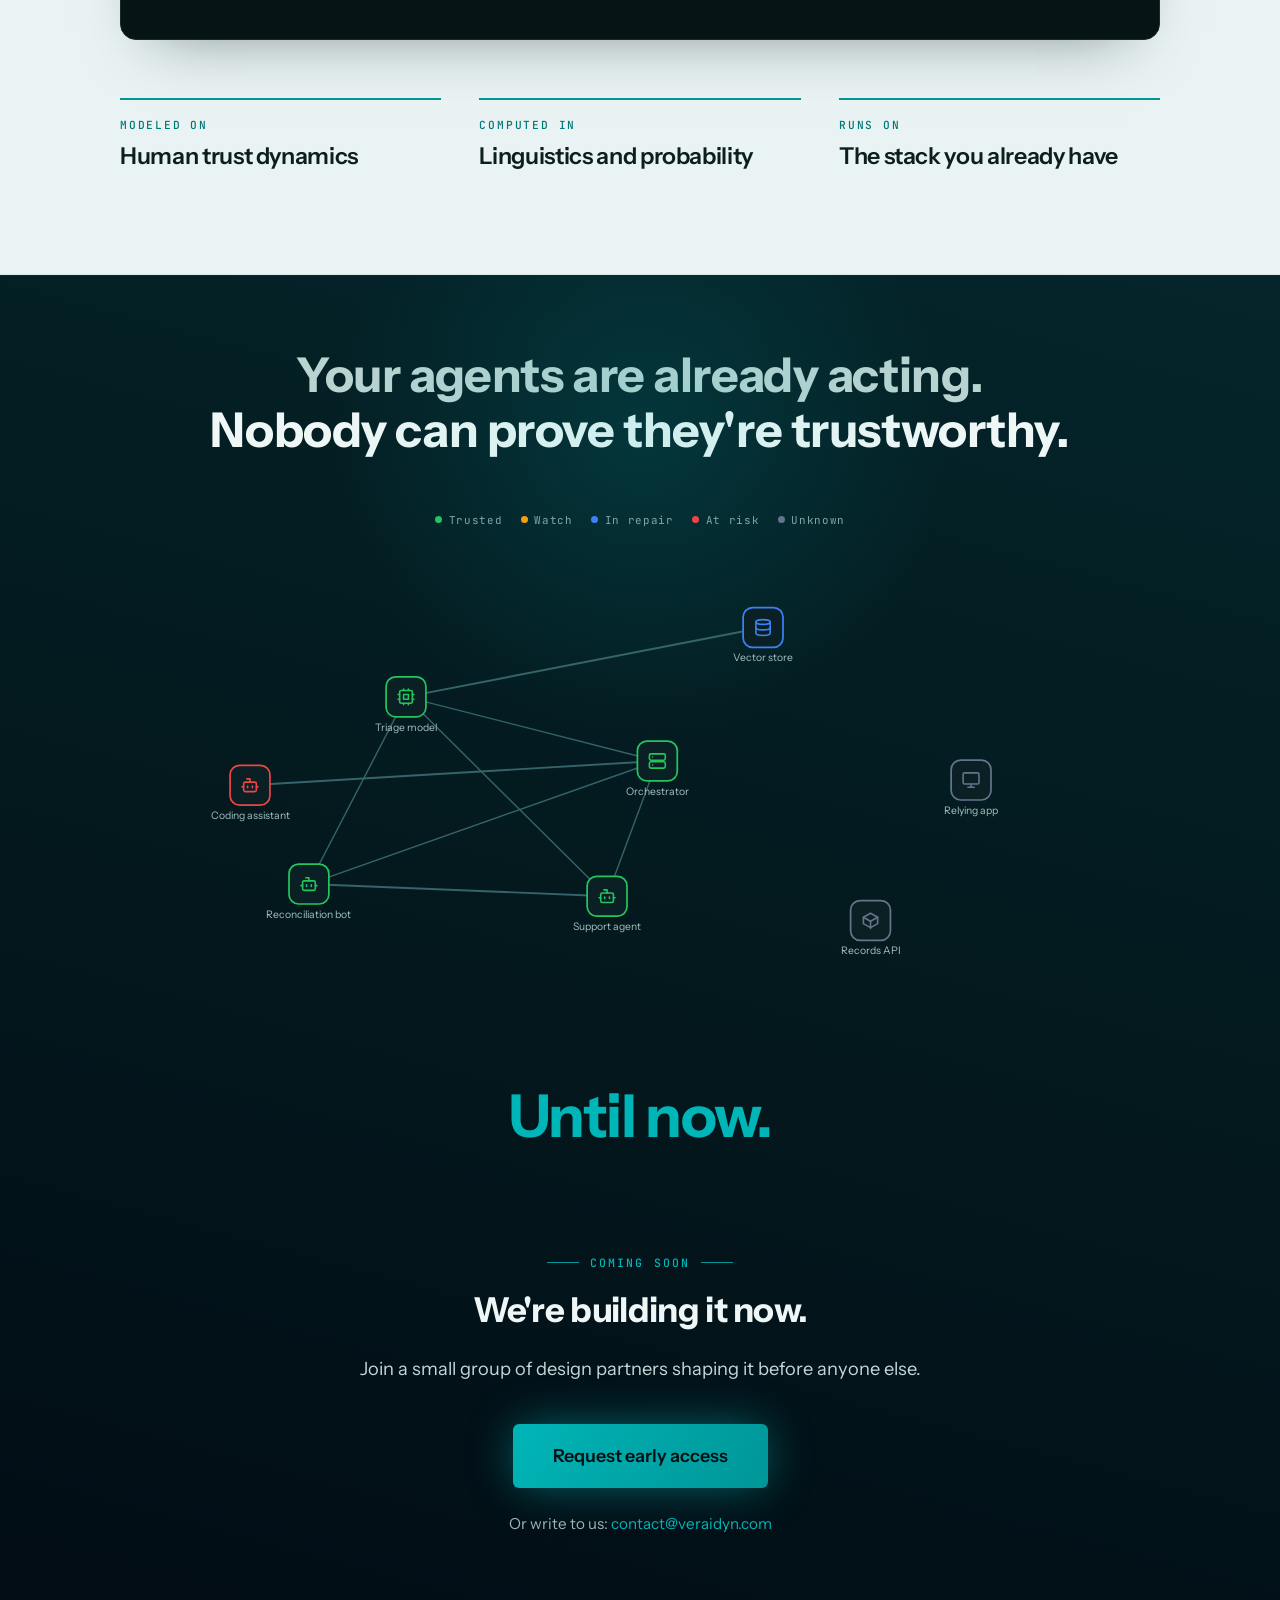
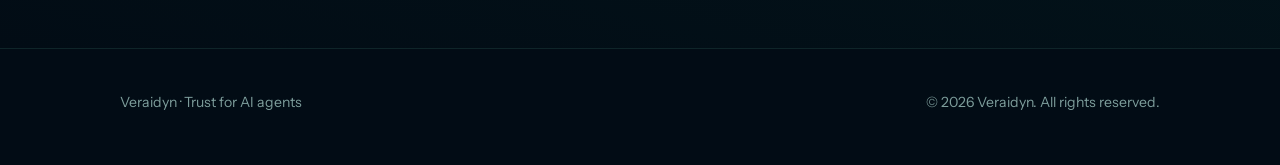
==== commit 1564b4f9: "Update index.html Add canonical tag" ====
--- a/index.html
+++ b/index.html
@@ -5,6 +5,7 @@
   <meta name="viewport" content="width=device-width, initial-scale=1.0">
   <title>Veraidyn · Trust for AI agents</title>
   <meta name="description" content="Make your AI earn it. Quantified, enforced at runtime. Coming soon.">
+<link rel="canonical" href="https://veraidyn.com/">
 
   <meta property="og:type" content="website">
   <meta property="og:url" content="https://veraidyn.com/">
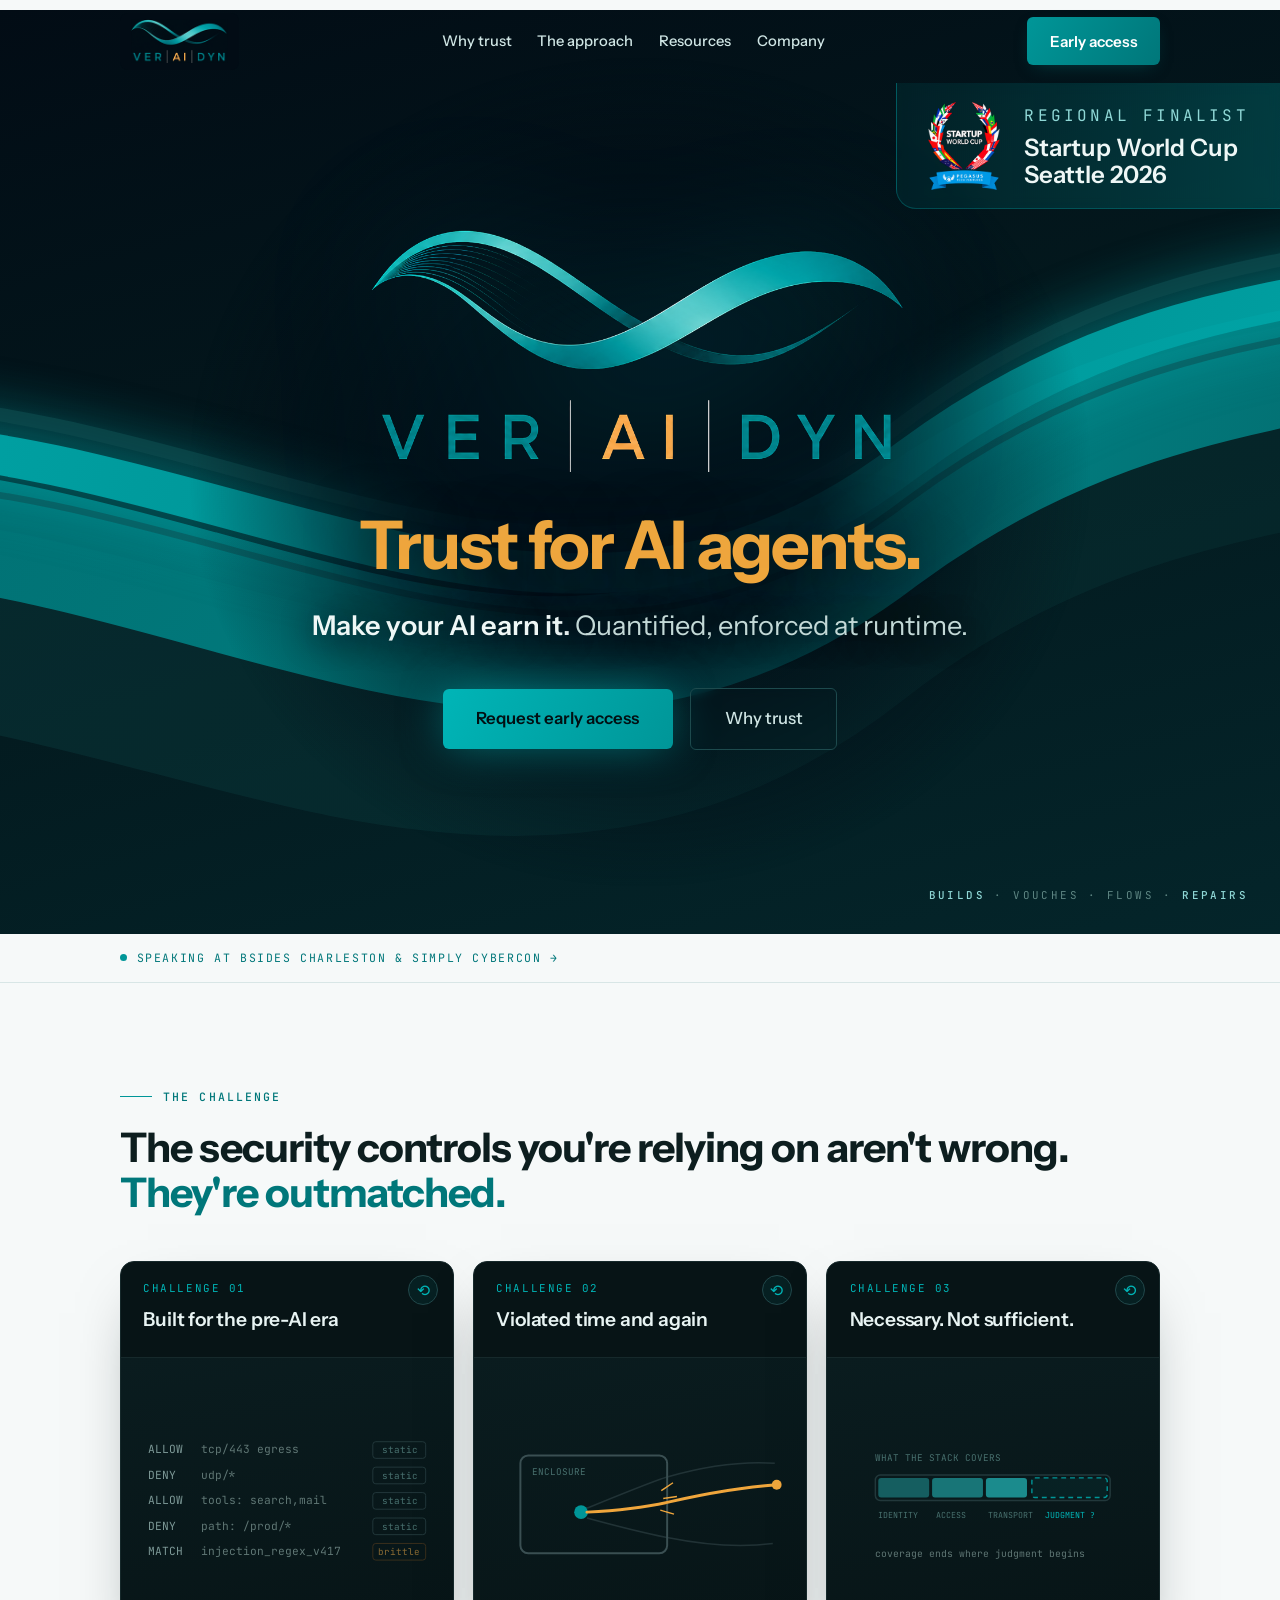
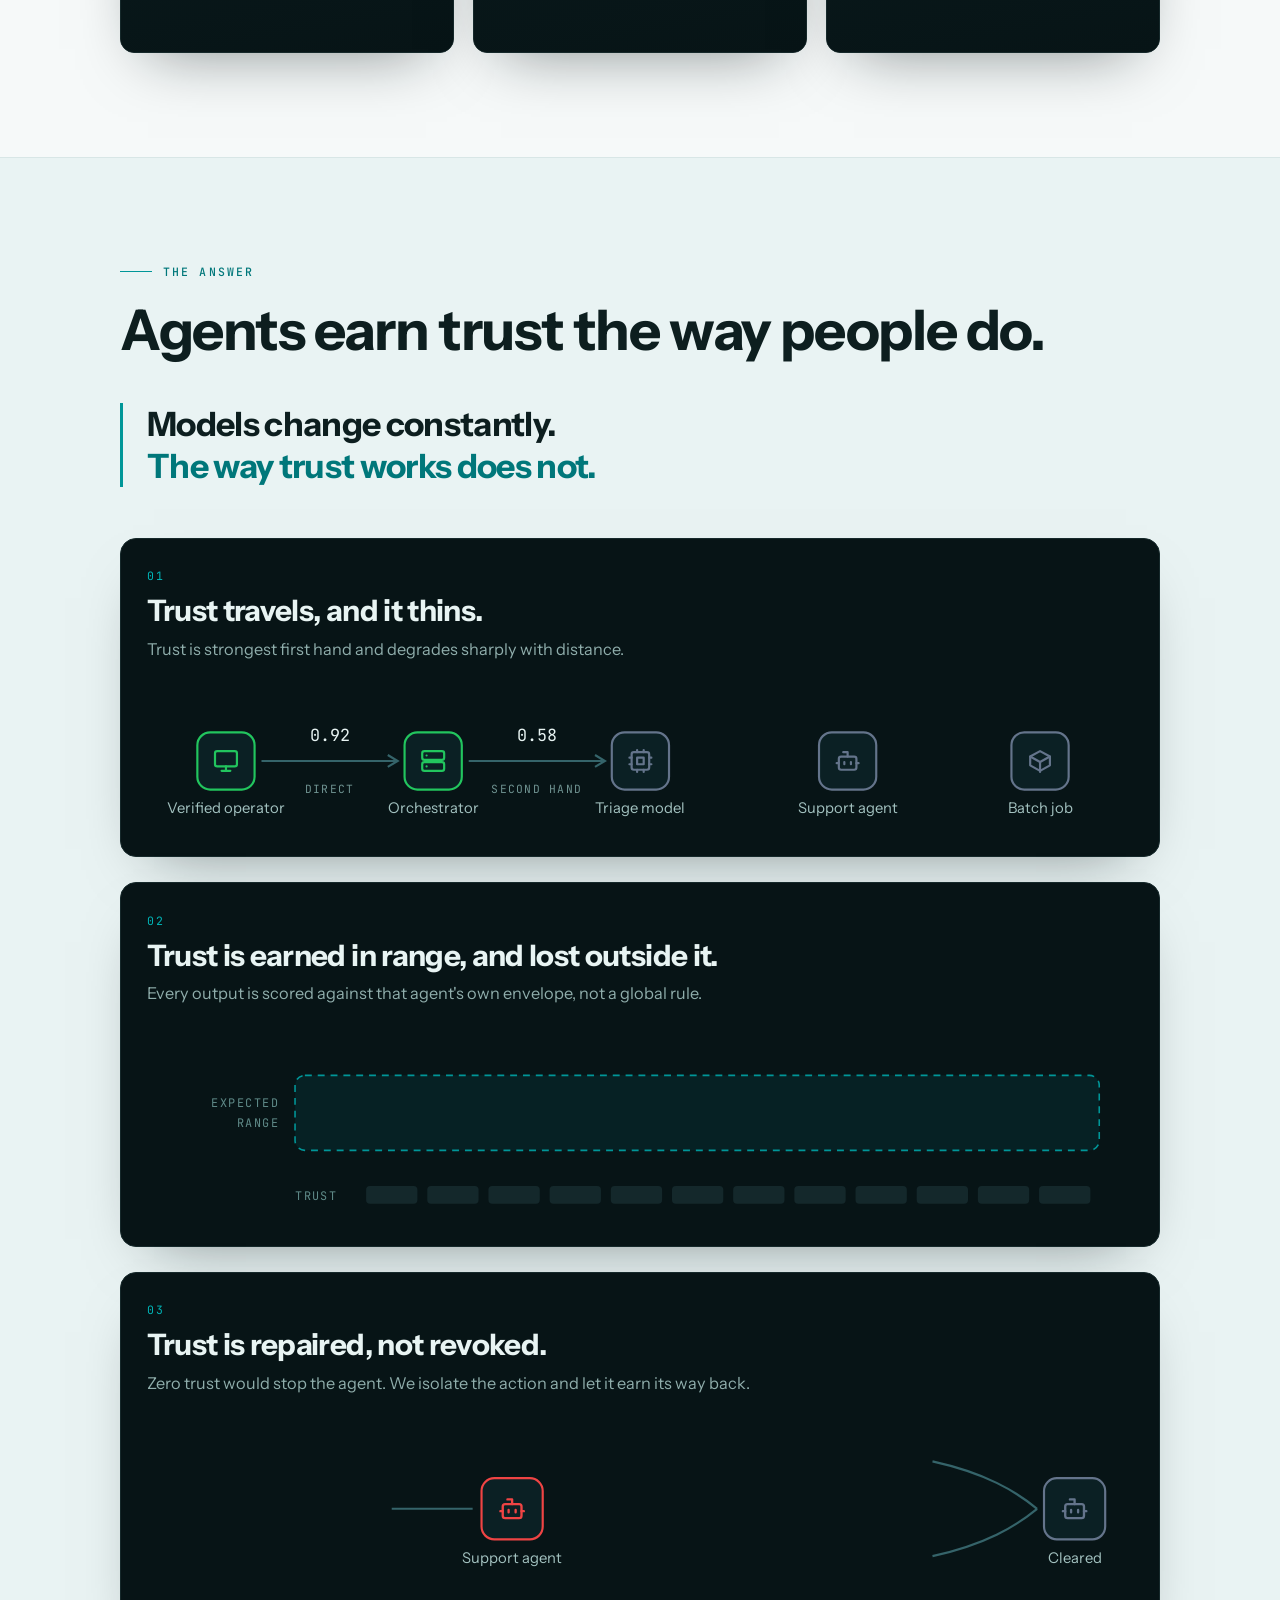
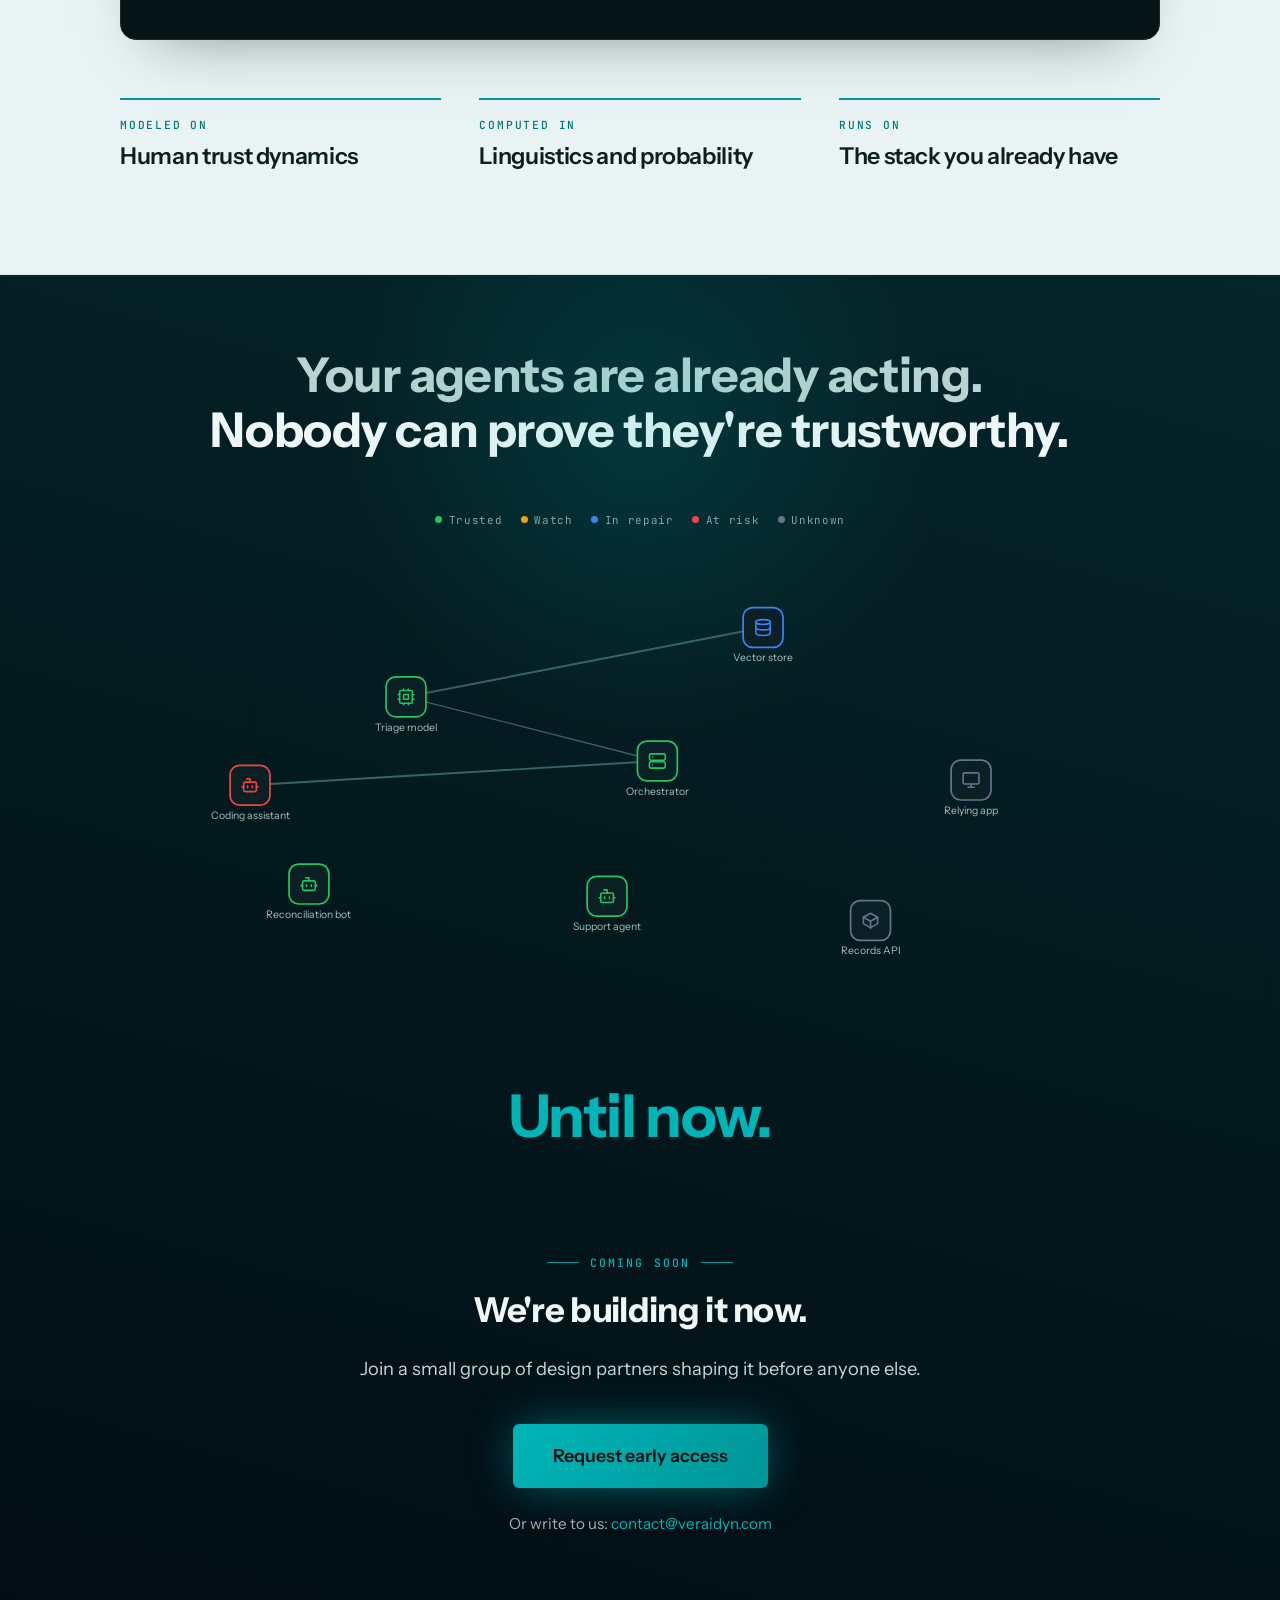
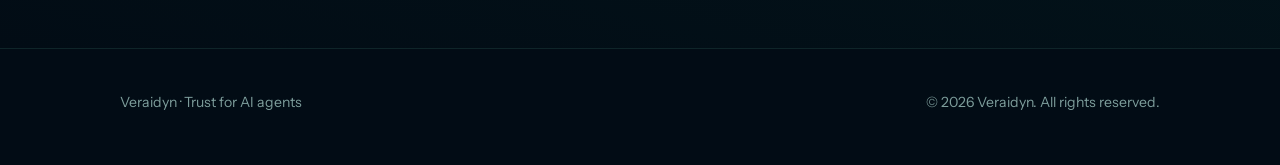
==== commit 824cf055: "Update index.html Update description" ====
--- a/index.html
+++ b/index.html
@@ -4,17 +4,17 @@
   <meta charset="UTF-8">
   <meta name="viewport" content="width=device-width, initial-scale=1.0">
   <title>Veraidyn · Trust for AI agents</title>
-  <meta name="description" content="Make your AI earn it. Quantified, enforced at runtime. Coming soon.">
+  <meta name="description" content="Veraidyn measures whether AI agents can be trusted to act and enforces that judgment at runtime. Independent trust scoring for agentic AI. Early access open.">
 <link rel="canonical" href="https://veraidyn.com/">
 
   <meta property="og:type" content="website">
   <meta property="og:url" content="https://veraidyn.com/">
   <meta property="og:title" content="Veraidyn · Trust for AI agents">
-  <meta property="og:description" content="Make your AI earn it. Quantified, enforced at runtime. Coming soon.">
+  <meta property="og:description" content="Veraidyn measures whether AI agents can be trusted to act and enforces that judgment at runtime. Independent trust scoring for agentic AI. Early access open.">
   <meta property="og:image" content="https://veraidyn.com/og.png">
   <meta name="twitter:card" content="summary_large_image">
   <meta name="twitter:title" content="Veraidyn · Trust for AI agents">
-  <meta name="twitter:description" content="Make your AI earn it. Quantified, enforced at runtime. Coming soon.">
+  <meta name="twitter:description" content="Veraidyn measures whether AI agents can be trusted to act and enforces that judgment at runtime. Independent trust scoring for agentic AI. Early access open.">
   <meta name="twitter:image" content="https://veraidyn.com/og.png">
 
   <link rel="icon" href="/favicon.png" type="image/png" sizes="48x48">
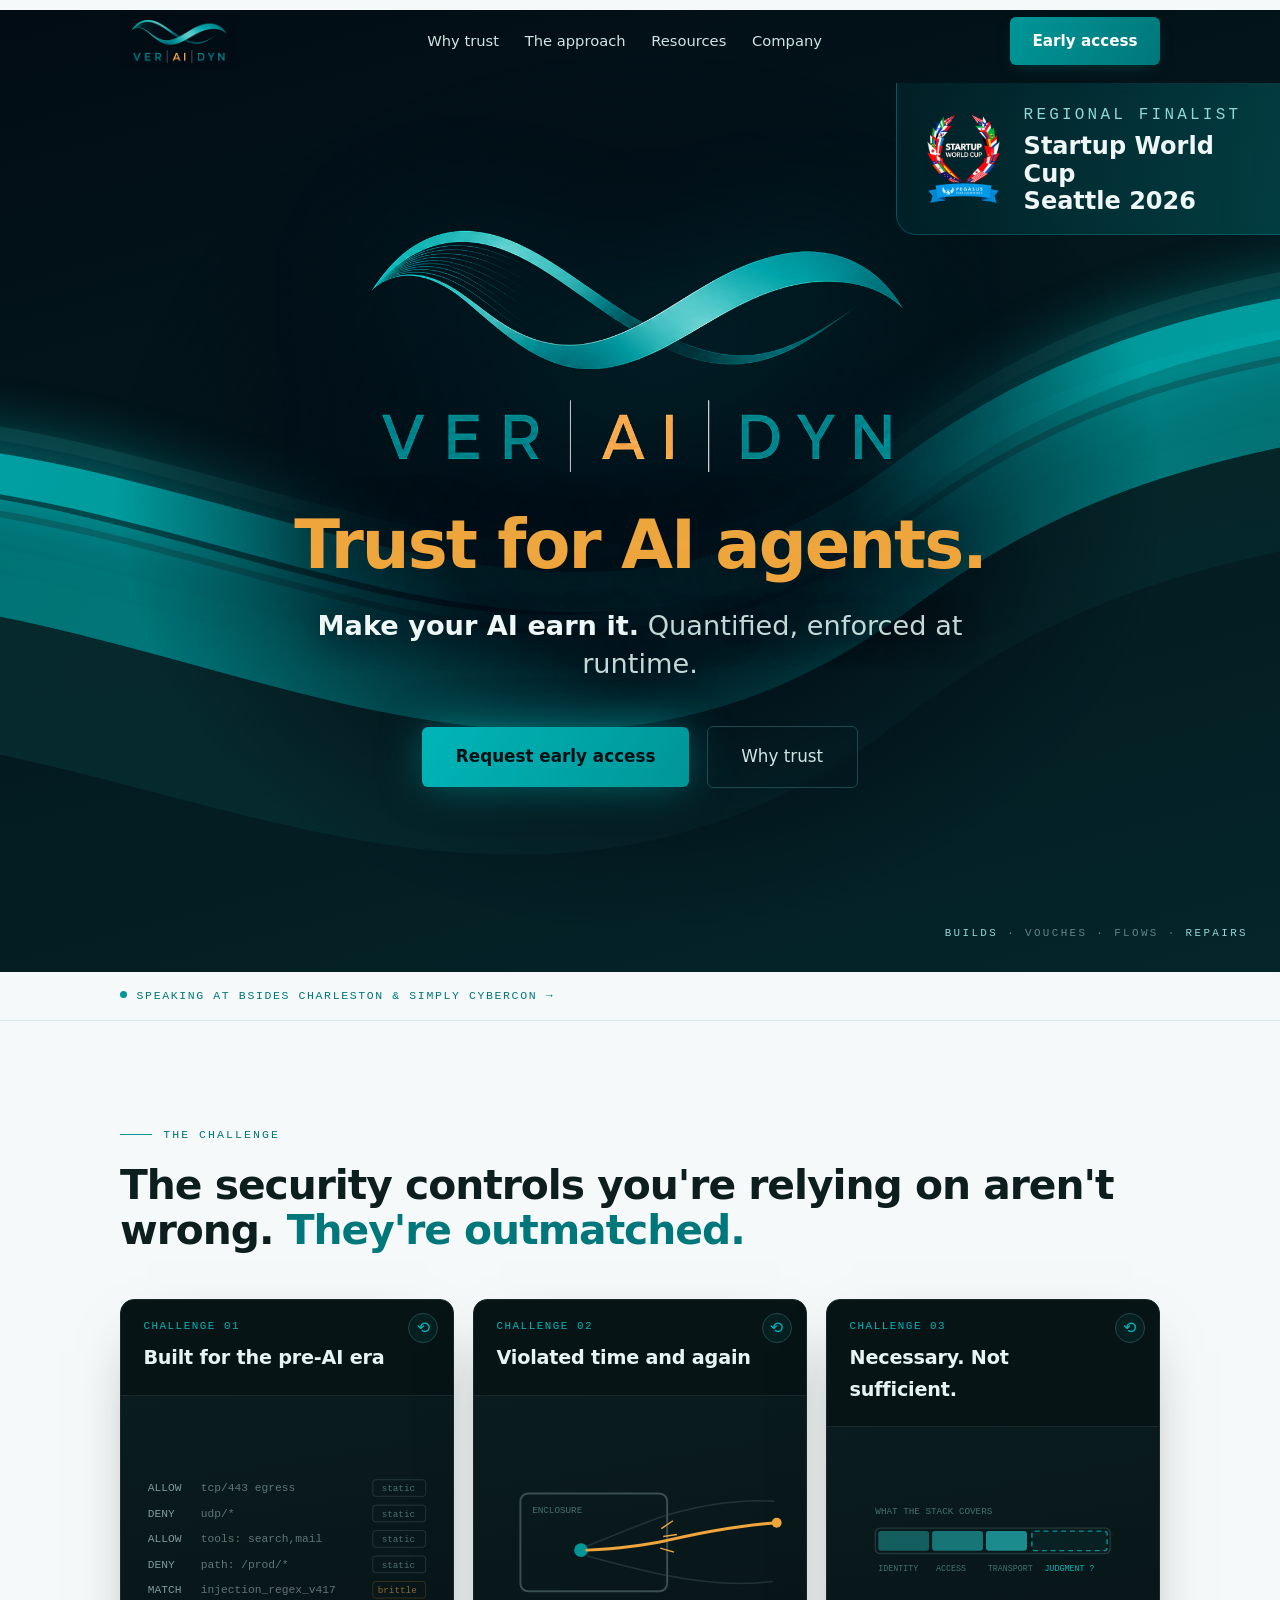
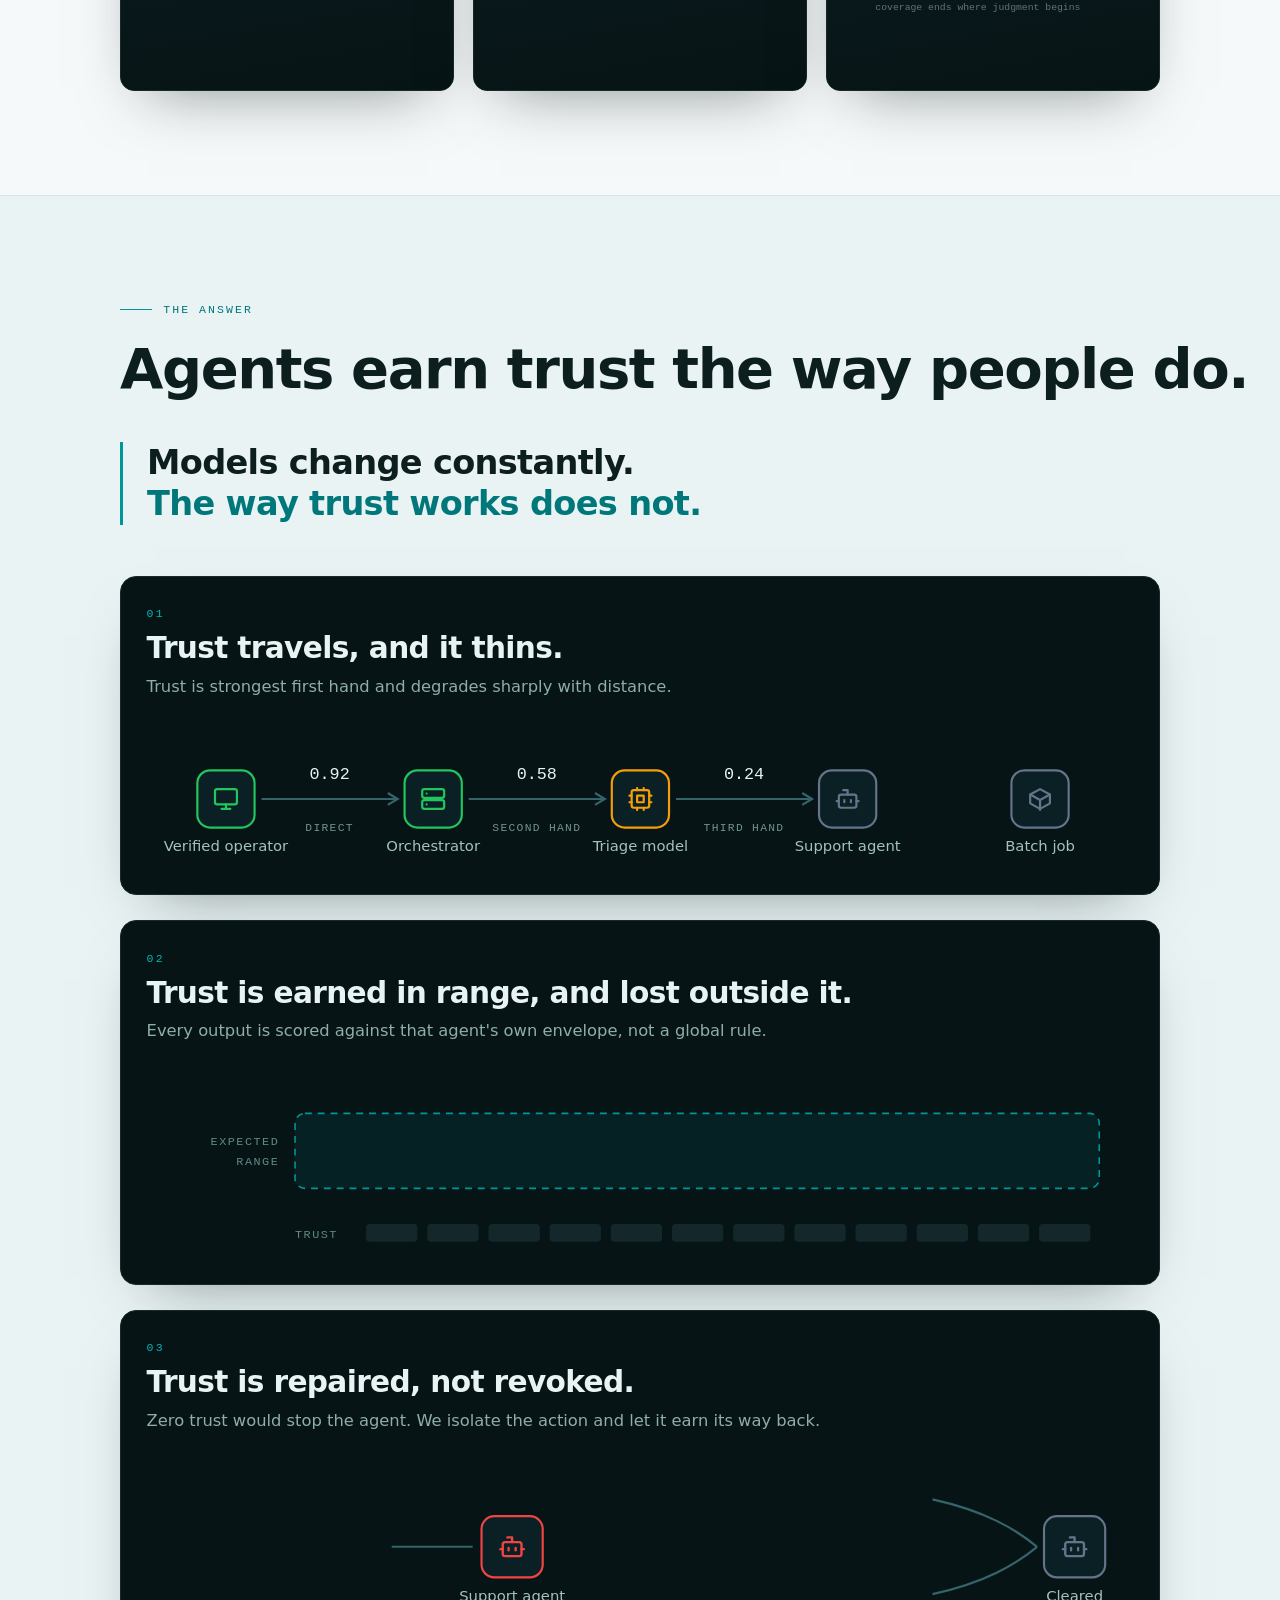
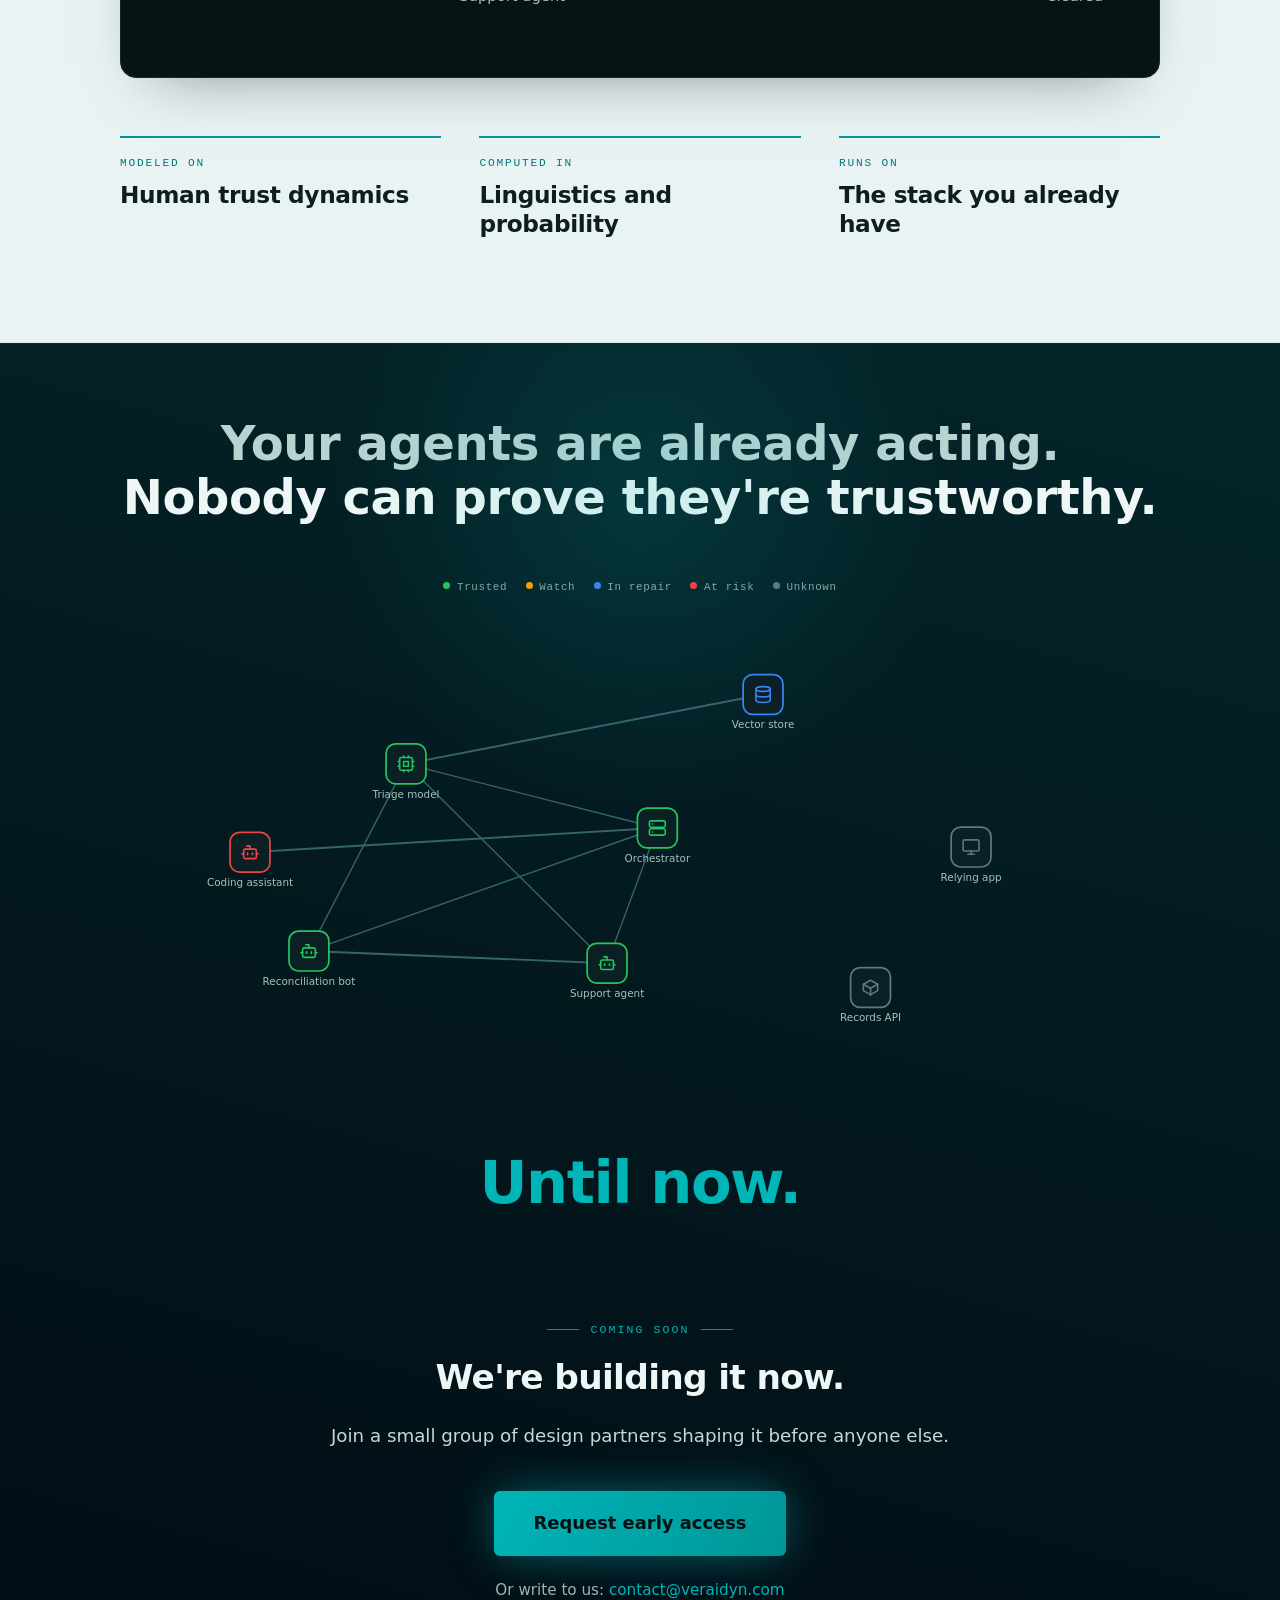
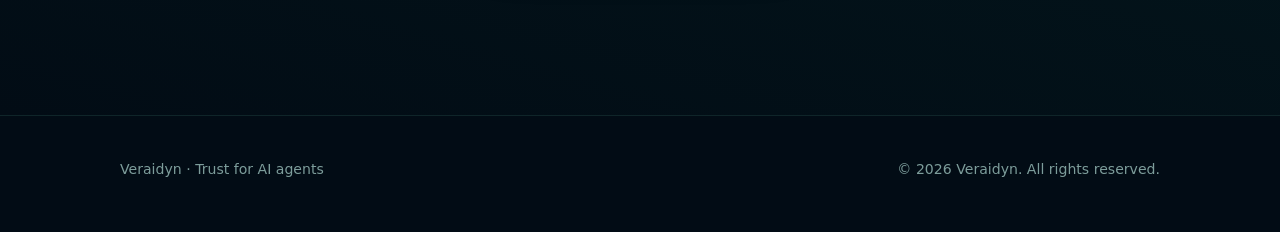
==== commit 8b51c263: "Update index.html Script & description for SEO" ====
--- a/index.html
+++ b/index.html
@@ -22,7 +22,35 @@
 
   <link rel="preconnect" href="https://fonts.googleapis.com">
   <link rel="preconnect" href="https://fonts.gstatic.com" crossorigin>
-  <link href="https://fonts.googleapis.com/css2?family=Instrument+Sans:wght@400;500;600;700&family=JetBrains+Mono:wght@400;500&display=swap" rel="stylesheet">
+  <link href="https://fonts.googleapis.com/css2?family=Instrument+Sans:wght@400;500;600;700&family=JetBrains+Mono:wght@400;500&display=swap" rel="<script type="application/ld+json">
+  <script type="application/ld+json">
+{
+  "@context": "https://schema.org",
+  "@type": "Organization",
+  "name": "Veraidyn",
+  "legalName": "Veraidyn, PBC",
+  "url": "https://veraidyn.com/",
+  "logo": "https://veraidyn.com/logo-hero.png",
+  "description": "Veraidyn builds the trust layer for AI agents. Measured continuously, enforced at runtime.",
+  "foundingDate": "2026-07",
+  "email": "contact@veraidyn.com",
+  "founder": [
+    {
+      "@type": "Person",
+      "name": "Elliott Mattice",
+      "jobTitle": "Co-founder and CEO",
+      "sameAs": "https://www.linkedin.com/in/emattice"
+    },
+    {
+      "@type": "Person",
+      "name": "Phil Stafford",
+      "jobTitle": "Co-founder and CTO",
+      "sameAs": "https://www.linkedin.com/in/phillipstafford/"
+    }
+  ],
+  ""sameAs": ["https://www.linkedin.com/company/veraidyn/"]
+}
+</script>
 
   <style>
     :root {
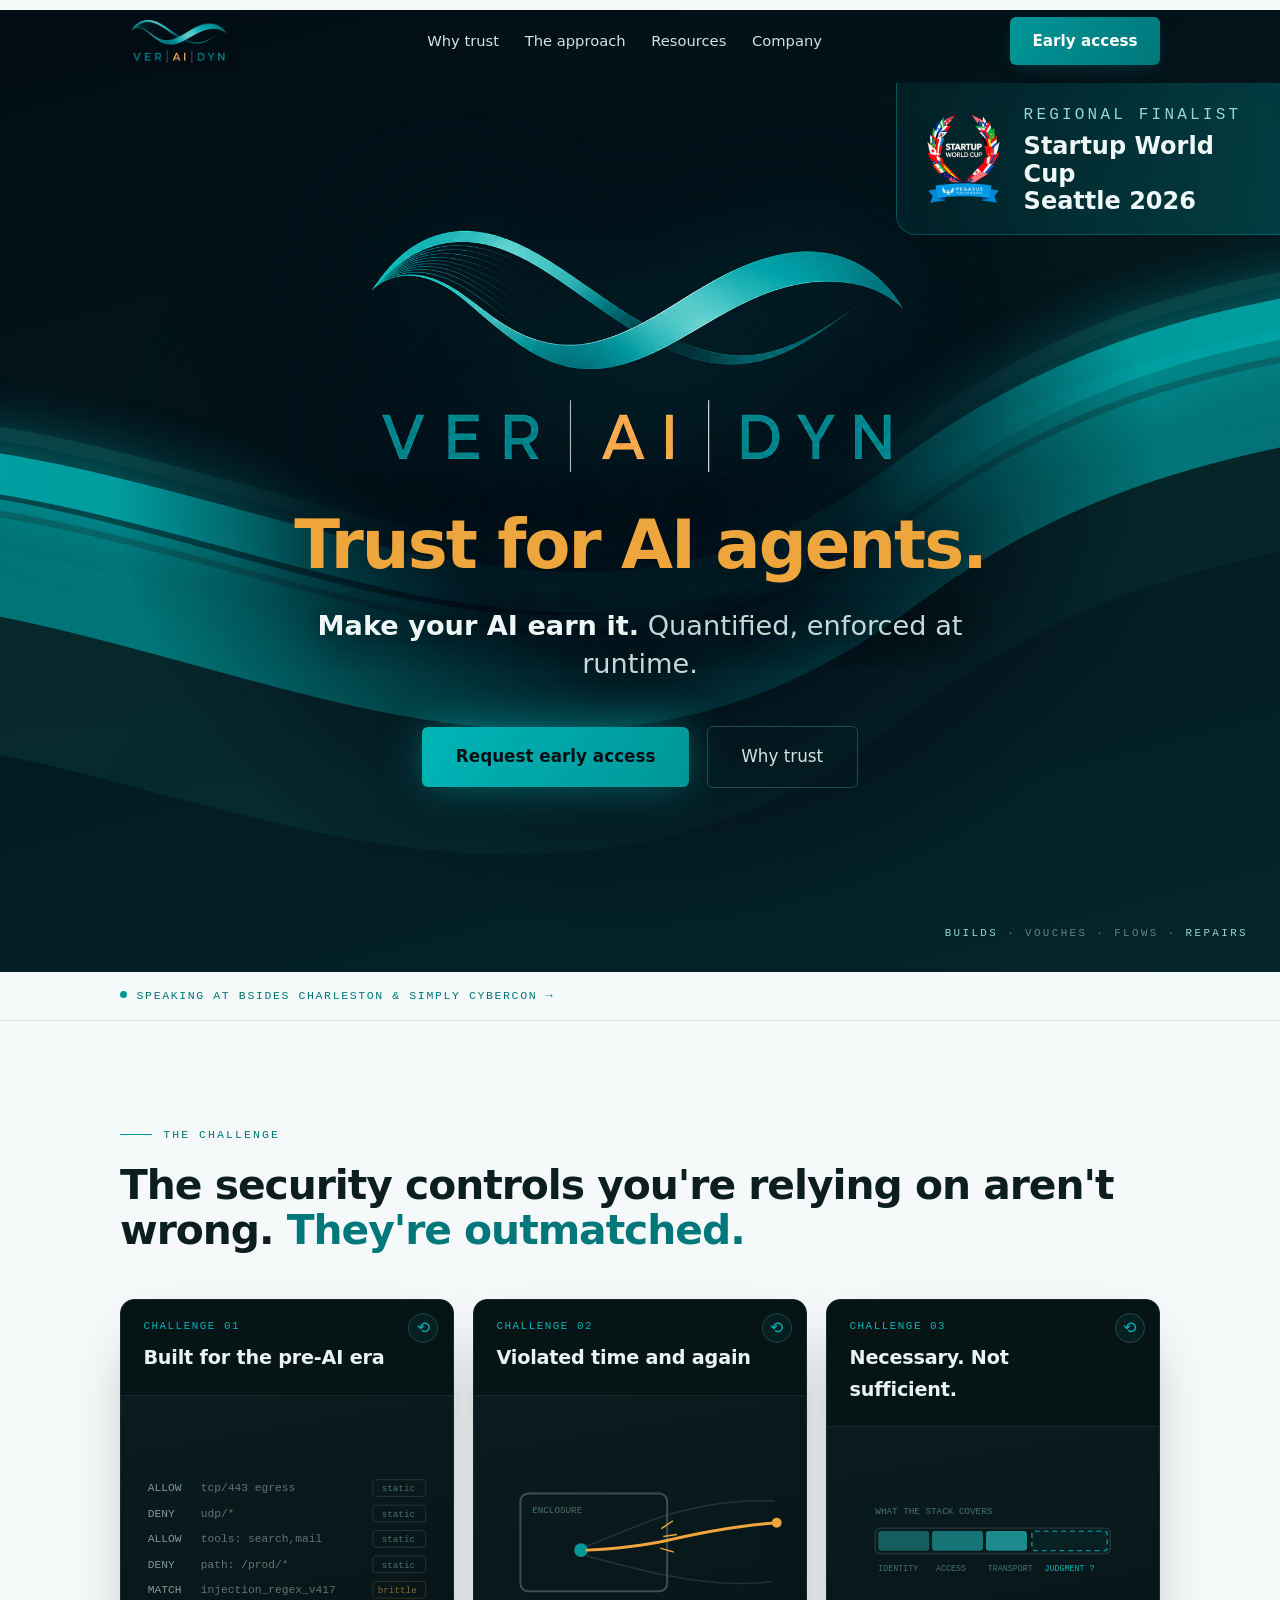
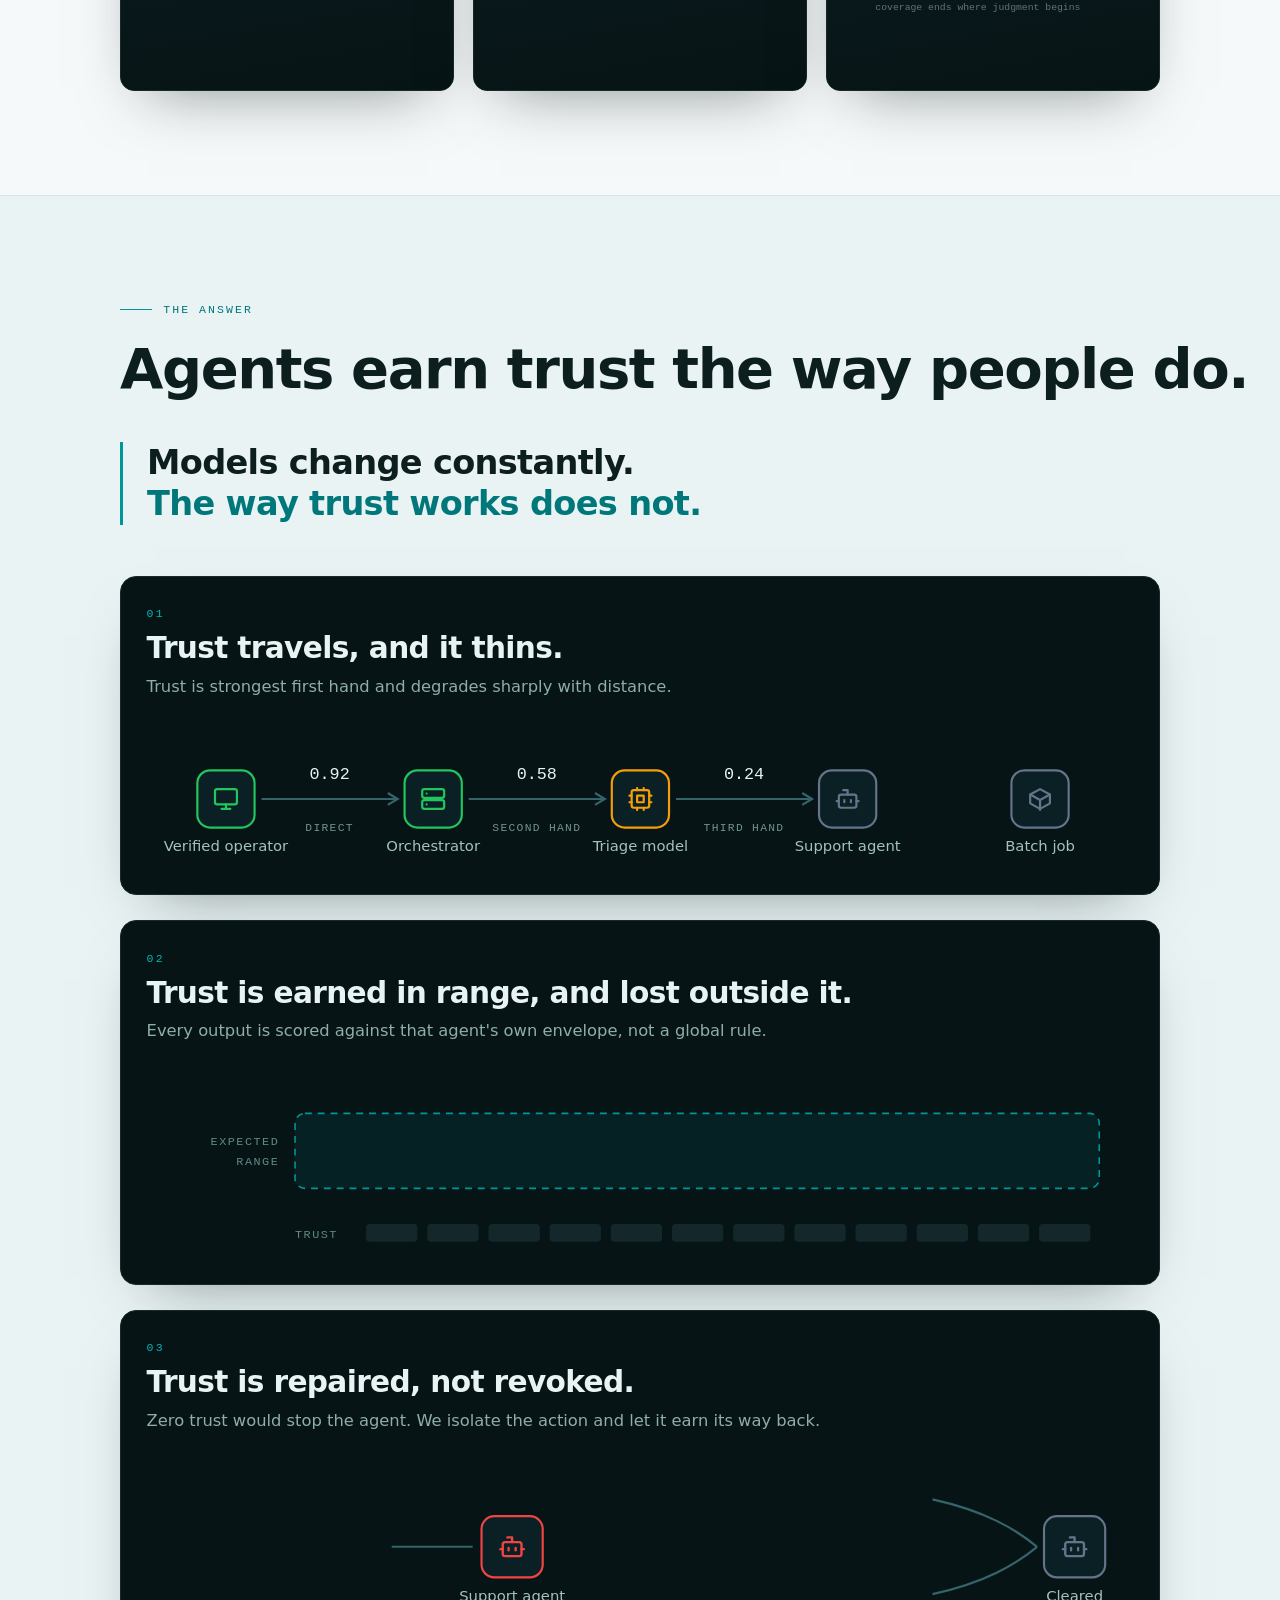
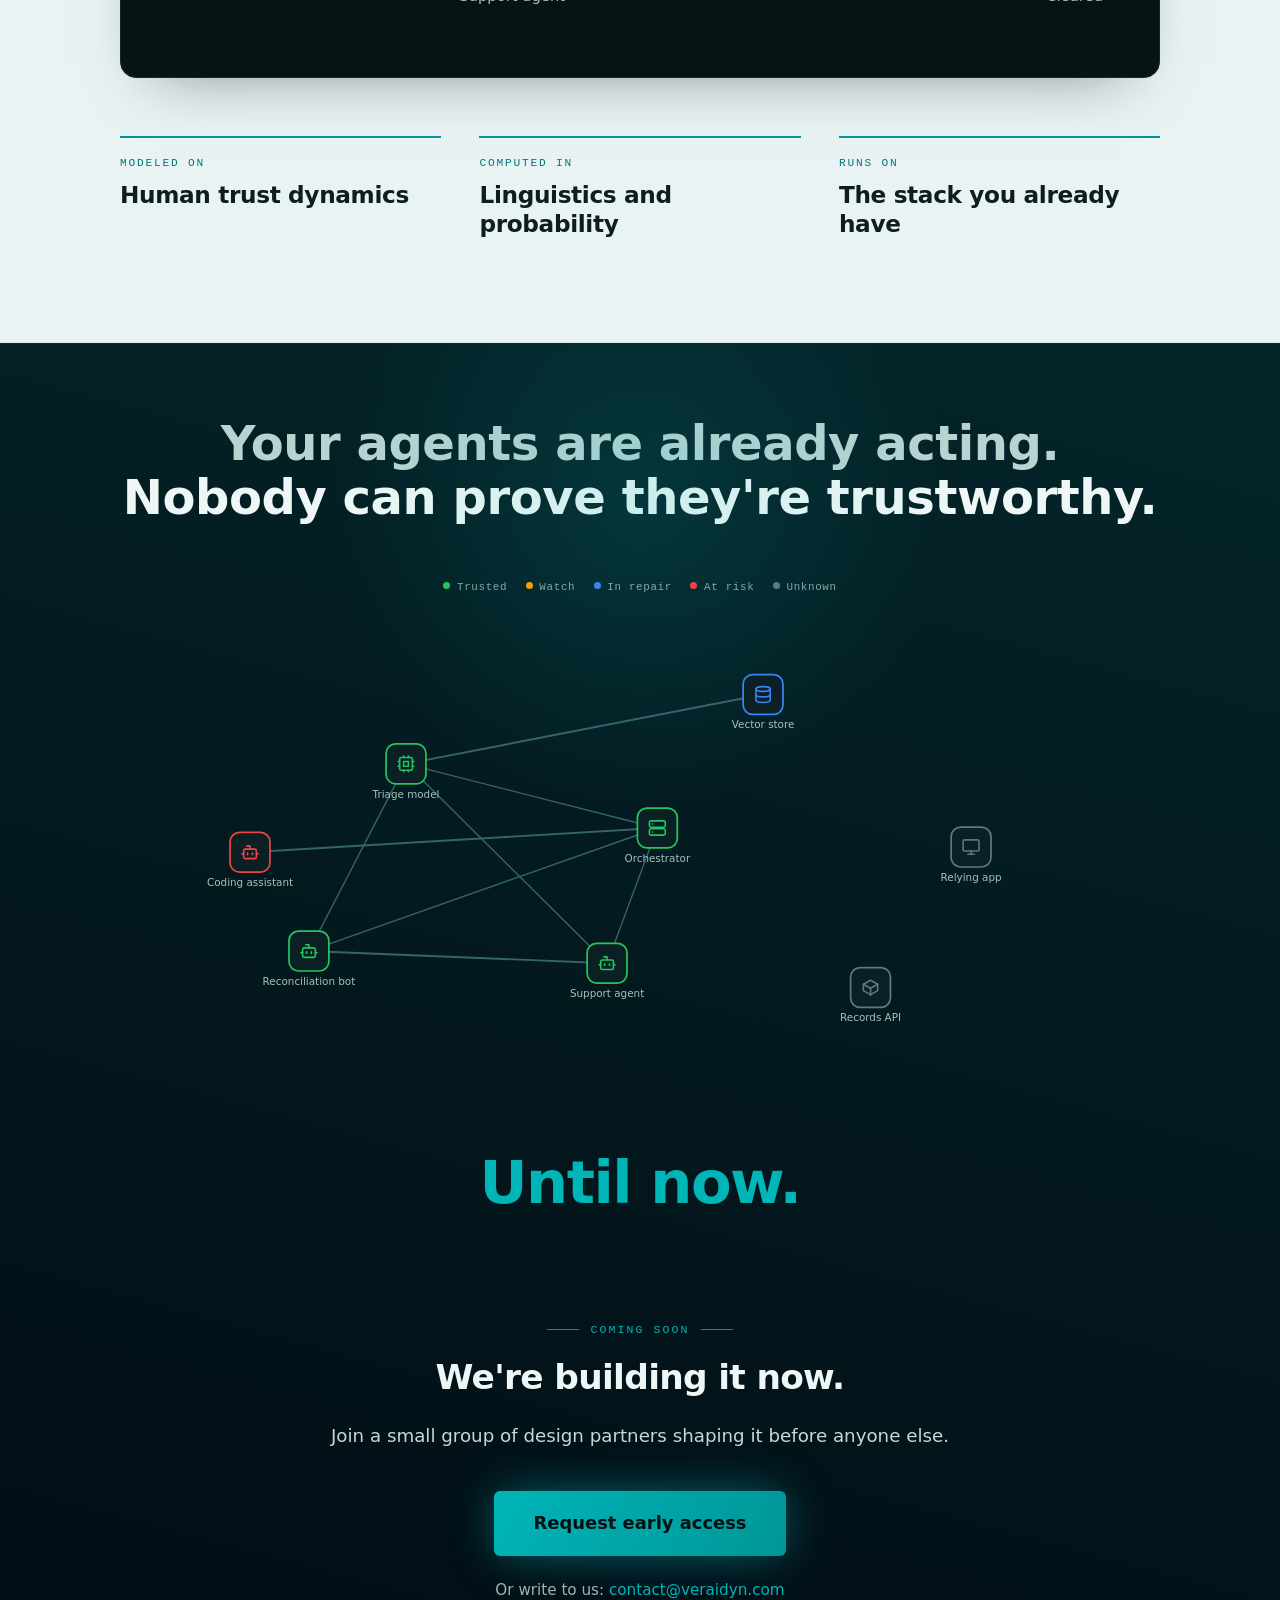
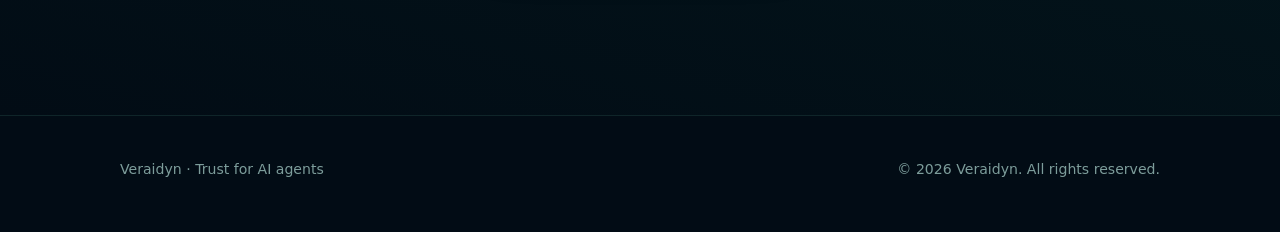
==== commit 4cf34ee6: "Update index.html Fix double quotation" ====
--- a/index.html
+++ b/index.html
@@ -48,7 +48,7 @@
       "sameAs": "https://www.linkedin.com/in/phillipstafford/"
     }
   ],
-  ""sameAs": ["https://www.linkedin.com/company/veraidyn/"]
+  "sameAs": ["https://www.linkedin.com/company/veraidyn/"]
 }
 </script>
 
